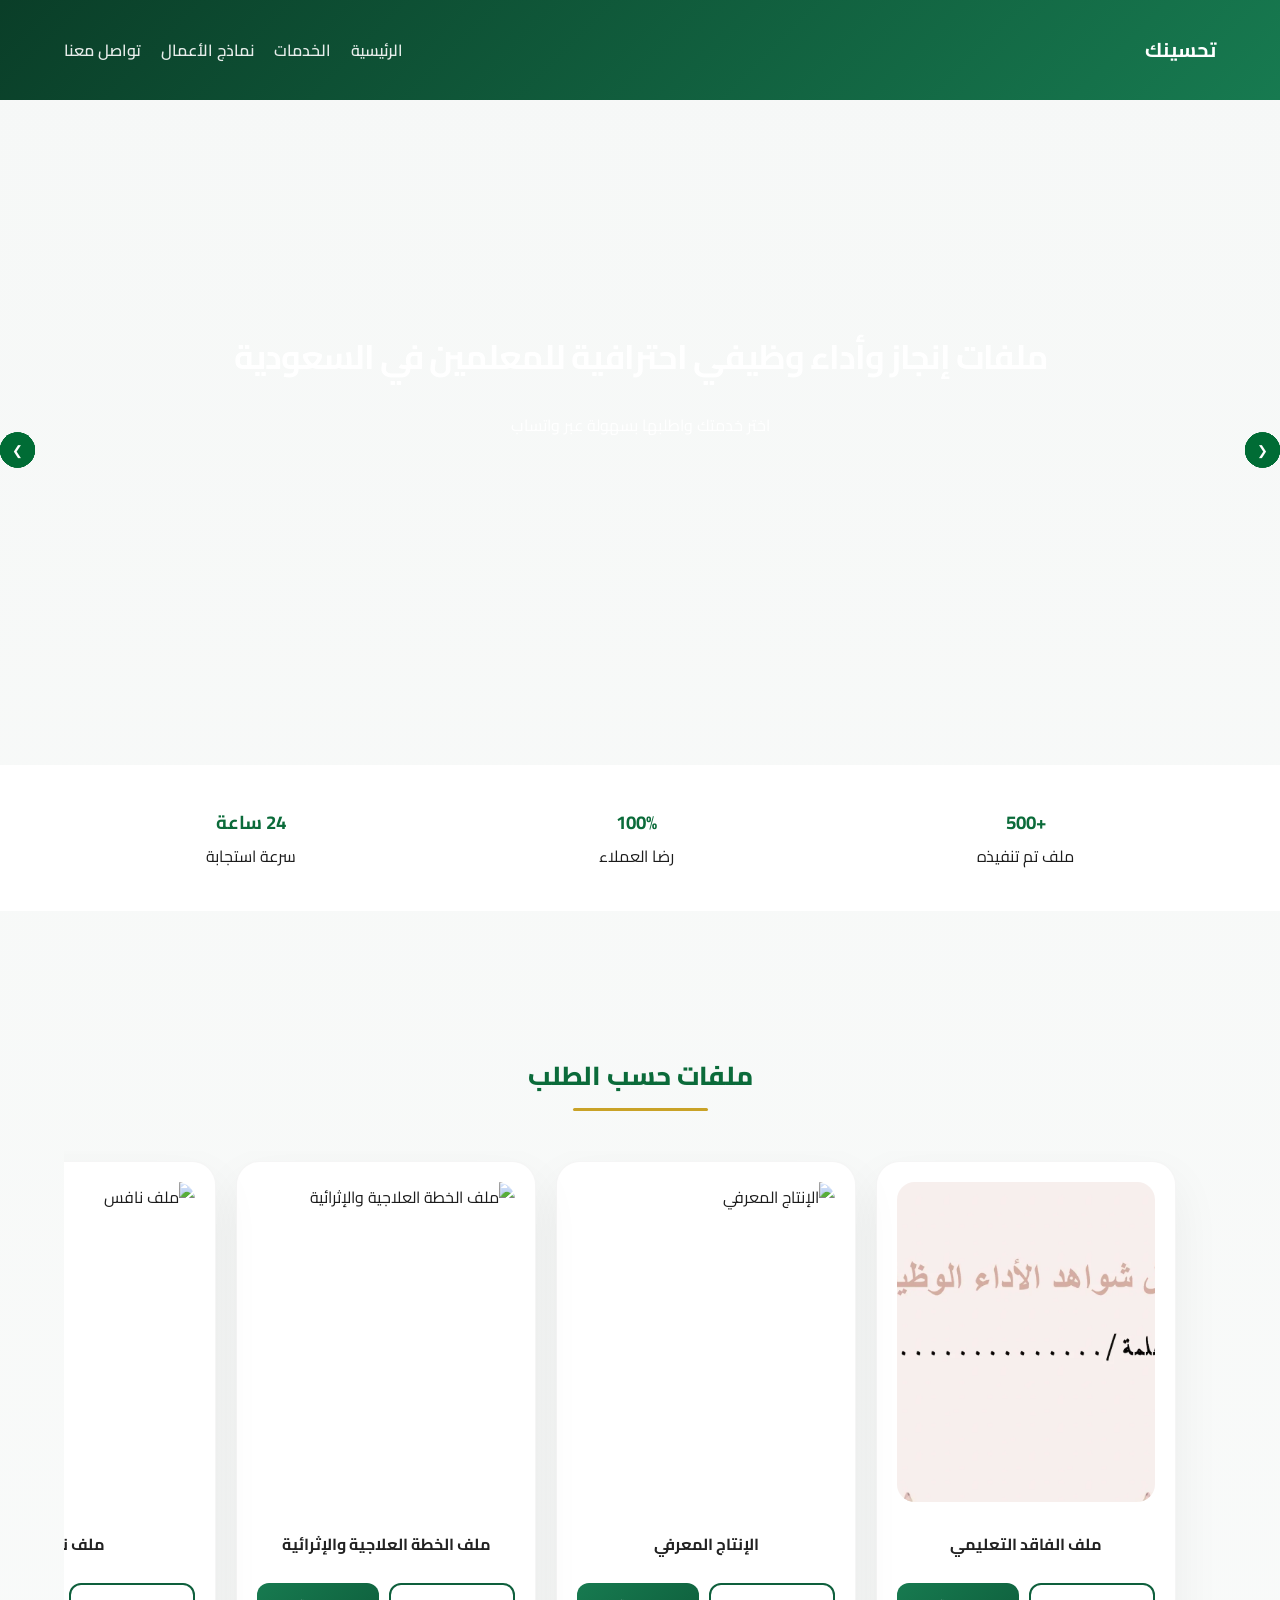
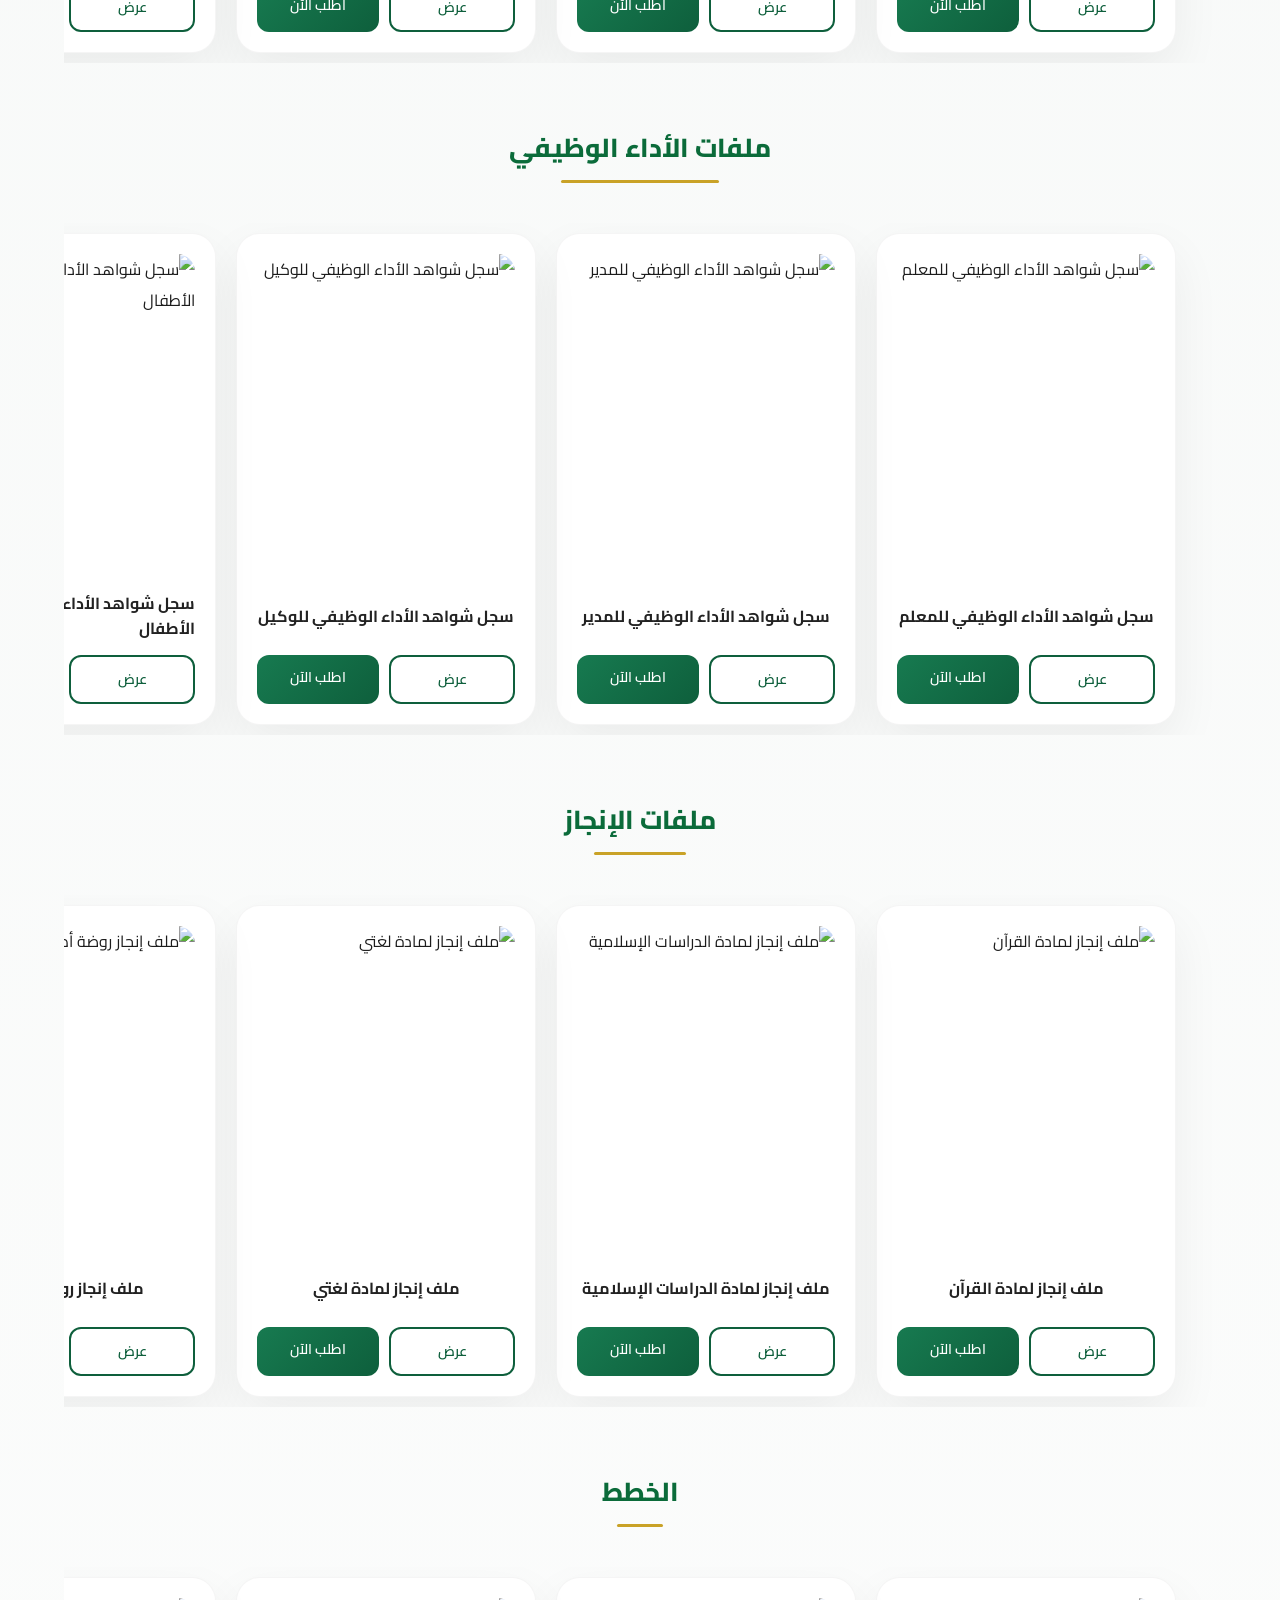
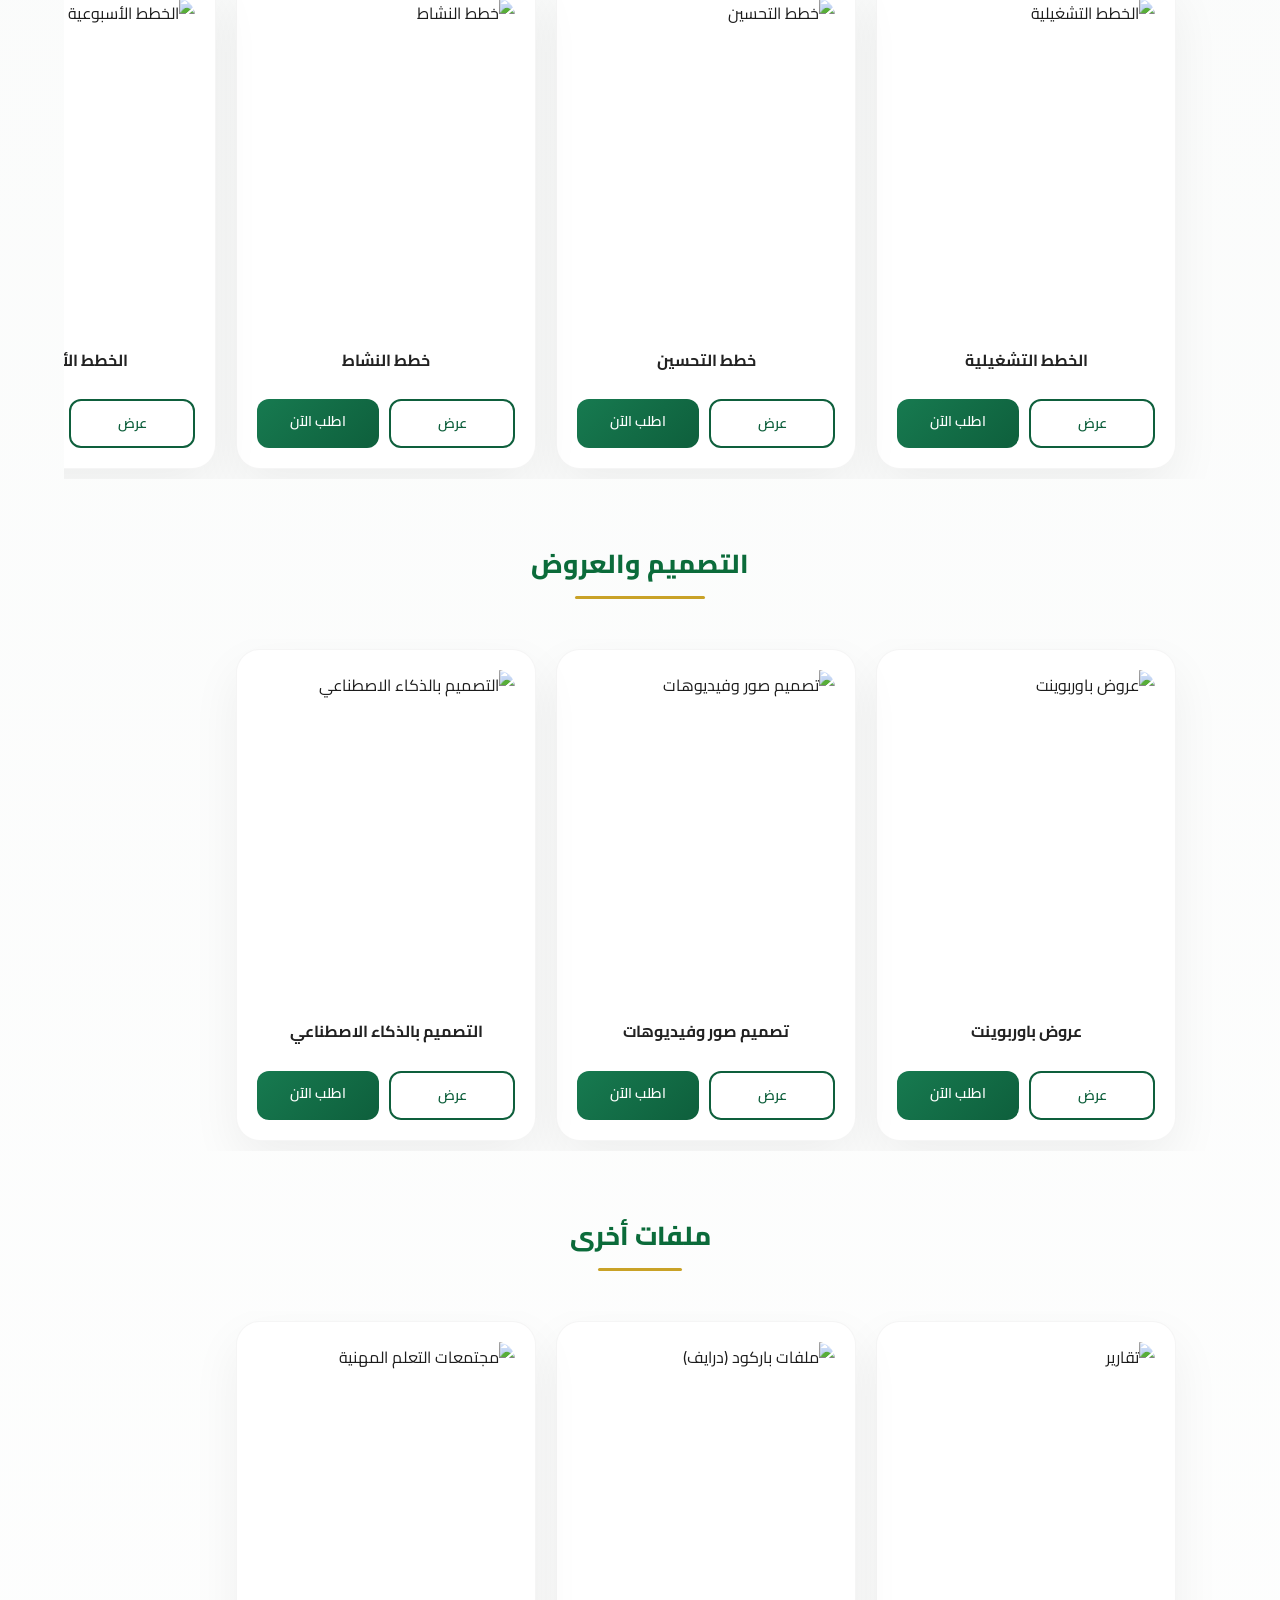
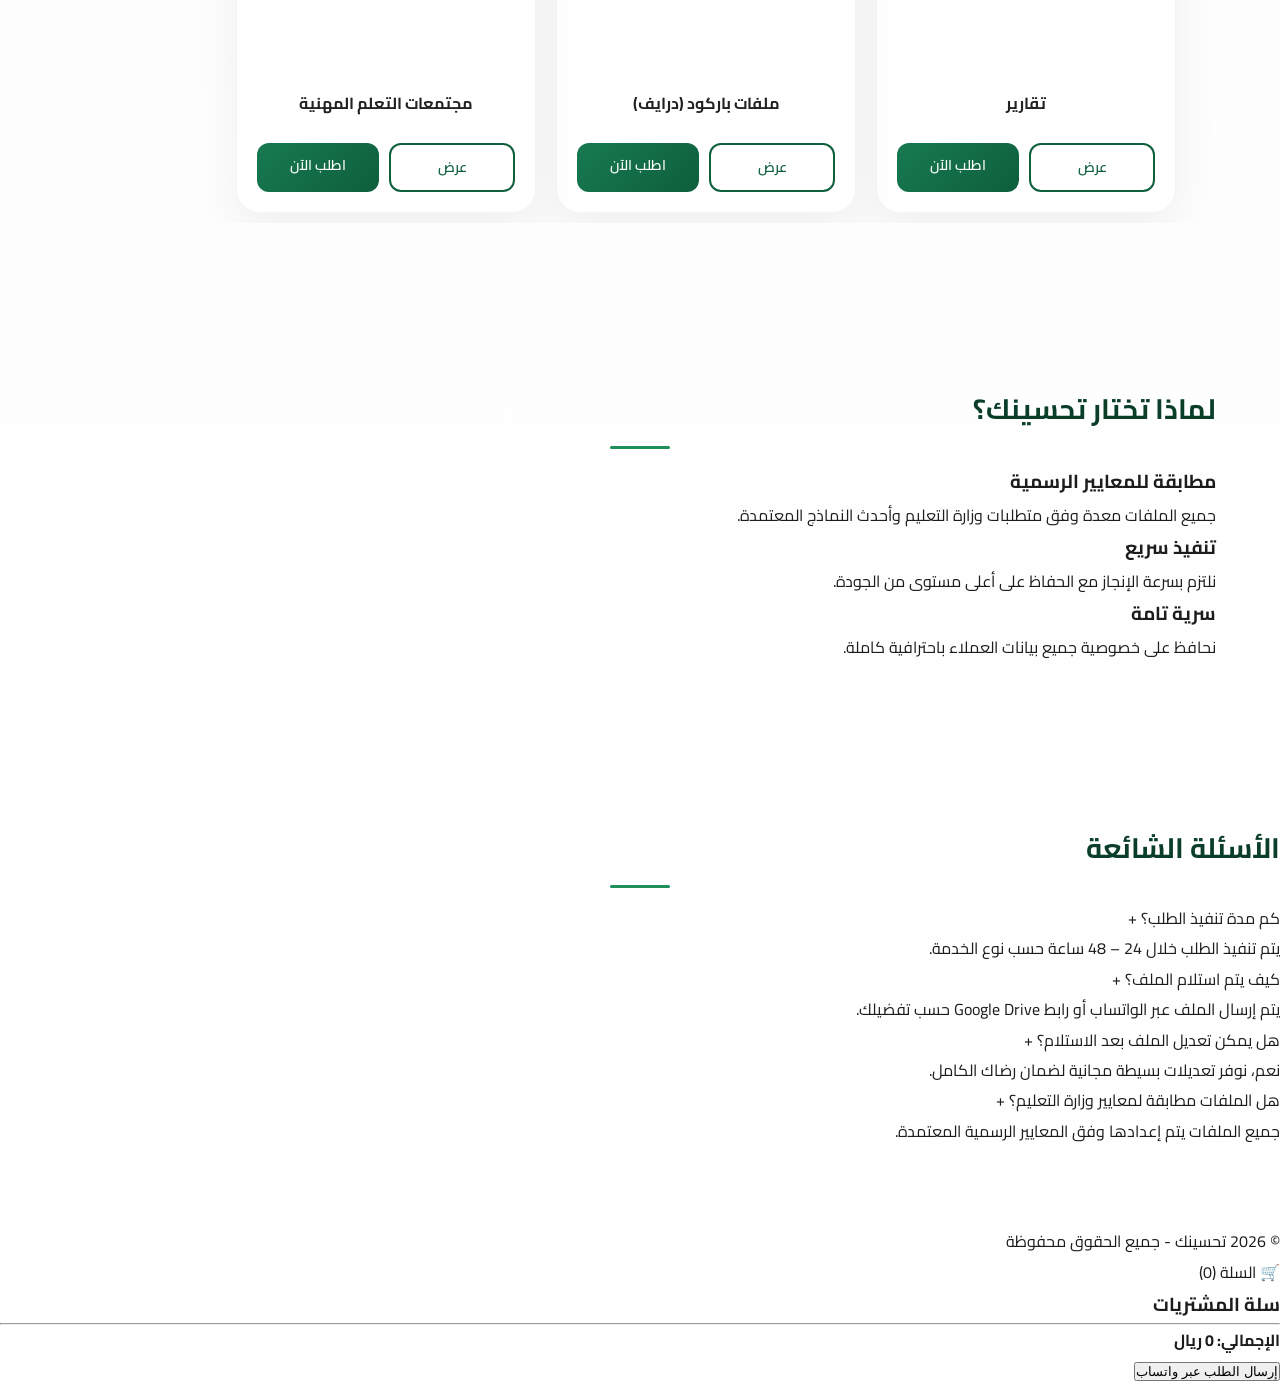
==== index.html @ 703e4dec "Update index.html" ====
<!DOCTYPE html>
<html lang="ar" dir="rtl">
<head>
<meta charset="UTF-8">
<meta name="viewport" content="width=device-width, initial-scale=1.0">

<title>تحسينك | ملفات إنجاز وأداء وظيفي للمعلمين في السعودية</title>

<meta name="description" content="متجر خدمات تعليمية احترافية للمعلمين والمعلمات في السعودية. ملفات إنجاز، أداء وظيفي، وتحضير دروس مع طلب مباشر عبر واتساب.">

<link href="https://fonts.googleapis.com/css2?family=Cairo:wght@400;600;700&display=swap" rel="stylesheet">
<link rel="stylesheet" href="css/styles.css">

<style>
.hero .overlay{
  background:rgba(0,0,0,0.65);
}
</style>
</head>

<body>

<header class="navbar">
  <div class="container nav-container">
    <div class="logo"><span>تحسينك</span></div>
    <nav class="nav-links">
      <a href="#">الرئيسية</a>
      <a href="#services">الخدمات</a>
      <a href="products.html">نماذج الأعمال</a>
      <a href="contact.html">تواصل معنا</a>
    </nav>
  </div>
</header>

<!-- HERO -->
<section class="hero" style="background:url('images/hero.jpg') center/cover no-repeat;">
  <div class="overlay"></div>
  <div class="hero-content">
    <h1>ملفات إنجاز وأداء وظيفي احترافية للمعلمين في السعودية</h1>
    <p>اختر خدمتك واطلبها بسهولة عبر واتساب</p>
  </div>
</section>
<section style="background:#fff; padding:40px 0;">
  <div class="container" style="display:flex; justify-content:space-around; text-align:center; flex-wrap:wrap; gap:20px;">
    
    <div>
      <h3 style="color:#0B6B3A;">+500</h3>
      <p>ملف تم تنفيذه</p>
    </div>

    <div>
      <h3 style="color:#0B6B3A;">100%</h3>
      <p>رضا العملاء</p>
    </div>

    <div>
      <h3 style="color:#0B6B3A;">24 ساعة</h3>
      <p>سرعة استجابة</p>
    </div>

  </div>
</section>

<!-- SERVICES -->
<section id="services">
  <div class="container">
    <div id="categoriesContainer"></div>
  </div>
</section>
<!-- WHY US -->
<section class="why-us">
  <div class="container">
    <h2>لماذا تختار تحسينك؟</h2>

    <div class="why-grid">

     <div class="why-item reveal">
        <div class="why-icon"></div>
        <h3>مطابقة للمعايير الرسمية</h3>
        <p>جميع الملفات معدة وفق متطلبات وزارة التعليم وأحدث النماذج المعتمدة.</p>
      </div>

 <div class="why-item reveal">
        <div class="why-icon"></div>
        <h3>تنفيذ سريع</h3>
        <p>نلتزم بسرعة الإنجاز مع الحفاظ على أعلى مستوى من الجودة.</p>
      </div>

      <div class="why-item reveal">
        <div class="why-icon"></div>
        <h3>سرية تامة</h3>
        <p>نحافظ على خصوصية جميع بيانات العملاء باحترافية كاملة.</p>
      </div>

    </div>
  </div>
</section>
  <!-- FAQ -->
<section class="faq-section">
  <div class="faq-container">

    <h2 class="faq-title">الأسئلة الشائعة</h2>

    <div class="faq-item">
      <div class="faq-question">
        كم مدة تنفيذ الطلب؟
        <span class="faq-icon">+</span>
      </div>
      <div class="faq-answer">
        يتم تنفيذ الطلب خلال 24 – 48 ساعة حسب نوع الخدمة.
      </div>
    </div>

    <div class="faq-item">
      <div class="faq-question">
        كيف يتم استلام الملف؟
        <span class="faq-icon">+</span>
      </div>
      <div class="faq-answer">
        يتم إرسال الملف عبر الواتساب أو رابط Google Drive حسب تفضيلك.
      </div>
    </div>

    <div class="faq-item">
      <div class="faq-question">
        هل يمكن تعديل الملف بعد الاستلام؟
        <span class="faq-icon">+</span>
      </div>
      <div class="faq-answer">
        نعم، نوفر تعديلات بسيطة مجانية لضمان رضاك الكامل.
      </div>
    </div>

    <div class="faq-item">
      <div class="faq-question">
        هل الملفات مطابقة لمعايير وزارة التعليم؟
        <span class="faq-icon">+</span>
      </div>
      <div class="faq-answer">
        جميع الملفات يتم إعدادها وفق المعايير الرسمية المعتمدة.
      </div>
    </div>

  </div>
</section>
<footer class="footer">
  <div class="copyright">
    © 2026 تحسينك - جميع الحقوق محفوظة
  </div>
</footer>

<!-- CART -->
<div class="cart-box" onclick="toggleCart()">🛒 السلة (<span id="cartCount">0</span>)</div>

<div class="cart-panel" id="cartPanel">
  <h3>سلة المشتريات</h3>
  <div id="cartItems"></div>
  <hr>
  <p><strong>الإجمالي: <span id="cartTotal">0</span> ريال</strong></p>
  <button onclick="sendOrder()">إرسال الطلب عبر واتساب</button>
</div>

<script>
let cart = JSON.parse(localStorage.getItem("cart")) || [];

function updateCart(){
  document.getElementById("cartCount").innerText = cart.length;
  let itemsHTML="";
  let total=0;
  cart.forEach((item)=>{
    total+=item.price;
    itemsHTML+=`<div class="cart-item">
      <span>${item.name}</span>
      <span>${item.price} ريال</span>
    </div>`;
  });
  document.getElementById("cartItems").innerHTML=itemsHTML;
  document.getElementById("cartTotal").innerText=total;
  localStorage.setItem("cart",JSON.stringify(cart));
}

function toggleCart(){
  let panel=document.getElementById("cartPanel");
  panel.style.display=panel.style.display==="block"?"none":"block";
}

function sendOrder(){
  if(cart.length===0) return alert("السلة فارغة");
  let message="طلب جديد:%0A";
  let total=0;
  cart.forEach(item=>{
    message+=`${item.name} - ${item.price} ريال%0A`;
    total+=item.price;
  });
  message+=`%0Aالإجمالي: ${total} ريال`;
  window.open(`https://wa.me/966551961517?text=${message}`,"_blank");
}

updateCart();
</script>

<script>
fetch("./data/products.json")
.then(res => res.json())
.then(products => {

  const container = document.getElementById("categoriesContainer");
  if(!container) return;

  const categories = {};

  Object.entries(products).forEach(([id, product]) => {
    if (!categories[product.category]) {
      categories[product.category] = [];
    }
    categories[product.category].push({ id, ...product });
  });

  Object.entries(categories).forEach(([categoryName, items]) => {

    const section = document.createElement("div");

    section.innerHTML = `
      <div class="category-title">
        <h2>${categoryName}</h2>
      </div>

      <div class="slider-wrapper">
        <button class="scroll-btn right">❮</button>

        <div class="horizontal-scroll">
          ${items.map(item => `
            <div class="product-card">

              <img 
  class="product-thumb"
  data-id="${item.id}"
  src="images/products/product${item.id}/1.webp"
  alt="${item.name}"
  loading="lazy"
>

              <h3>${item.name}</h3>

              <div class="product-actions">
                <a href="product.html?id=${item.id}" class="btn-outline">
                  عرض
                </a>

                <a 
                  href="https://wa.me/966551961517?text=السلام عليكم، أرغب بطلب خدمة ${item.name}"
                  target="_blank"
                  class="btn-solid">
                  اطلب الآن
                </a>
              </div>

            </div>
          `).join("")}
        </div>

        <button class="scroll-btn left">❯</button>
      </div>
    `;

    container.appendChild(section);
  });

  document.querySelectorAll(".product-thumb").forEach(img => startSlider(img));

  document.querySelectorAll(".scroll-btn.left").forEach(btn=>{
    btn.addEventListener("click", function(){
      const scroll = this.parentElement.querySelector(".horizontal-scroll");
      scroll.scrollBy({left:300, behavior:"smooth"});
    });
  });

  document.querySelectorAll(".scroll-btn.right").forEach(btn=>{
    btn.addEventListener("click", function(){
      const scroll = this.parentElement.querySelector(".horizontal-scroll");
      scroll.scrollBy({left:-300, behavior:"smooth"});
    });
  });

})
.catch(err => console.error("JSON Error:", err));

function startSlider(img){

  if(img.dataset.started) return;
  img.dataset.started = "true";

  const id = img.dataset.id;
  const basePath = `images/products/product${id}/`;
  const formats = ["webp","jpg","jpeg","png"];

  let images = [];
  let index = 1;

  function tryNumber(){

    let formatIndex = 0;

    function tryFormat(){

      if(formatIndex >= formats.length){
        // لم نجد أي صيغة لهذا الرقم → نبدأ التقليب
        startLoop();
        return;
      }

      const path = `${basePath}${index}.${formats[formatIndex]}`;
      const test = new Image();

      test.onload = function(){
        images.push(path);
        index++;
        tryNumber();
      };

      test.onerror = function(){
        formatIndex++;
        tryFormat();
      };

      test.src = path;
    }

    tryFormat();
  }

  function startLoop(){

    if(images.length === 0) return;

    img.src = images[0];

    if(images.length === 1) return;

    let current = 0;

    setInterval(()=>{
      current = (current + 1) % images.length;

      img.style.opacity = 0;

      setTimeout(()=>{
        img.src = images[current];
        img.style.opacity = 1;
      },250);

    },3500);
  }

  tryNumber();
}
</script>
<script>
document.querySelectorAll(".faq-question").forEach(btn=>{
  btn.addEventListener("click", function(){
    this.nextElementSibling.classList.toggle("active");
  });
});
    </script>
  <script>
const reveals = document.querySelectorAll(".reveal");

function revealOnScroll(){
  const windowHeight = window.innerHeight;

  reveals.forEach(el=>{
    const elementTop = el.getBoundingClientRect().top;

    if(elementTop < windowHeight - 80){
      el.classList.add("active");
    }
  });
}

window.addEventListener("scroll", revealOnScroll);
window.addEventListener("load", revealOnScroll);
  </script>
  <script>
window.addEventListener("scroll", function(){
  const navbar = document.querySelector(".navbar");
  if(window.scrollY > 50){
    navbar.classList.add("scrolled");
  } else {
    navbar.classList.remove("scrolled");
  }
});
  </script>
  <!-- Floating Buttons -->
<div class="floating-buttons">

  <a href="https://t.me/Tahsenk"
     target="_blank"
     class="float-btn telegram">

     <!-- Telegram SVG -->
     <svg viewBox="0 0 24 24" width="22" fill="currentColor">
       <path d="M9.04 15.5l-.39 4.33c.56 0 .8-.24 1.09-.53l2.61-2.49 5.4 3.95c.99.55 1.69.26 1.94-.92l3.52-16.5h.01c.3-1.4-.5-1.95-1.47-1.59L1.5 9.27c-1.36.53-1.34 1.29-.23 1.63l4.8 1.5 11.16-7.03c.53-.32 1.01-.14.61.18"/>
     </svg>

  </a>

  <a href="https://wa.me/966551961517"
     target="_blank"
     class="float-btn whatsapp">

     <!-- WhatsApp SVG -->
     <svg viewBox="0 0 24 24" width="22" fill="currentColor">
       <path d="M20.52 3.48A11.8 11.8 0 0012.06 0C5.45 0 .1 5.35.1 11.96c0 2.11.55 4.18 1.6 6L0 24l6.25-1.64a11.92 11.92 0 005.8 1.48h.01c6.61 0 11.96-5.35 11.96-11.96 0-3.19-1.24-6.19-3.5-8.4z"/>
     </svg>

  </a>

</div>
  <script>
window.addEventListener("scroll", function(){

  const buttons = document.querySelector(".floating-buttons");

  if(window.scrollY > 200){
    buttons.classList.add("show");
  } else {
    buttons.classList.remove("show");
  }

});
  </script>
  <script>
document.querySelectorAll(".faq-question").forEach(item=>{
  item.addEventListener("click", function(){

    const parent=this.parentElement;
    parent.classList.toggle("active");

    const icon=this.querySelector(".faq-icon");
    icon.innerText = parent.classList.contains("active") ? "−" : "+";

  });
});
  </script>
</body>
</html>
---- css/styles.css ----
/* ===============================
   GLOBAL STYLES
================================= */
:root{
  --primary:#0E5F3C;
  --primary-light:#177A50;
  --primary-dark:#0A3E28;
  --accent:#1E8F5A;
  --bg-soft:#F4F6F5;
  --text-dark:#1C1C1C;
}
*{
  margin:0;
  padding:0;
  box-sizing:border-box;
}

html{
  scroll-behavior:smooth;
}

body{
  font-family:'Cairo',sans-serif;
  line-height:1.9;
  background:linear-gradient(to bottom,#f6f8f7,#ffffff);
  color:var(--text-dark);

   body{
  padding-top:90px;
   
}

.container{
  width:90%;
  max-width:1200px;
  margin:auto;
}

section{
  padding:80px 0;
}

a{
  text-decoration:none;
  color:inherit;
  transition:0.3s;
}

/* ===============================
   NAVBAR
================================= */

.navbar{
  background:linear-gradient(135deg,var(--primary-dark),var(--primary-light));
  padding:20px 0;
  position:fixed;
  top:0;
  right:0;
  left:0;
  z-index:999;
  transition:all 0.3s ease;
}

.navbar.scrolled{
  padding:10px 0;
  box-shadow:0 10px 30px rgba(0,0,0,0.15);
}

.nav-container{
  display:flex;
  justify-content:space-between;
  align-items:center;
  height:60px;
}

.logo{
  font-weight:700;
  font-size:20px;
  color:#fff;
  transition:0.3s;
}

.nav-links{
  display:flex;
  gap:20px;
}

.nav-links a{
  font-weight:600;
  color:#fff;
  opacity:0.9;
  transition:0.3s;
}

.nav-links a:hover{
  opacity:1;
}
/* ===============================
   BUTTONS
================================= */

.btn-primary{
  background:linear-gradient(135deg,#008753,#006C35);
  color:#fff !important;
  padding:10px 20px;
  border-radius:12px;
  font-weight:600;
}

.btn-primary:hover{
  box-shadow:0 10px 30px rgba(0,108,53,0.25);
}

/* ===============================
   HERO
================================= */

.hero{
  height:85vh;
  display:flex;
  align-items:center;
  justify-content:center;
  text-align:center;
  color:#fff;
  position:relative;
}

.hero .overlay{
  background:linear-gradient(
    135deg,
    rgba(0,108,53,0.85),
    rgba(0,0,0,0.75)
  );
}

.hero-content{
  animation:fadeUp 1.2s ease forwards;
}

@keyframes fadeUp{
  from{
    opacity:0;
    transform:translateY(30px);
  }
  to{
    opacity:1;
    transform:translateY(0);
  }
}

.hero h1{
  font-size:34px;
  margin-bottom:20px;
}

/* ===============================
   CATEGORY TITLE
================================= */

.category-title{
  text-align:center;
  margin:60px 0 25px;
}

.category-title h2{
  font-size:26px;
  font-weight:800;
  color:#0B6B3A;
  position:relative;
  display:inline-block;
}

.category-title h2::after{
  content:"";
  width:60%;
  height:3px;
  background:#C9A227;
  display:block;
  margin:8px auto 0;
  border-radius:5px;
}
/* ===============================
   HORIZONTAL PRODUCTS
================================= */

.horizontal-scroll{
  display:flex;
  gap:20px;
  overflow-x:auto;
  scroll-behavior:smooth;
  padding:10px 40px;
  align-items:stretch;
}

.horizontal-scroll::-webkit-scrollbar{
  display:none;
}

/* ===============================
   PRODUCT CARD SYSTEM (FINAL CLEAN)
================================= */

.product-card{
  flex:0 0 300px;
  background:#ffffff;
  border-radius:24px;
  padding:20px;
  box-shadow:0 20px 50px rgba(0,0,0,0.06);
  display:flex;
  flex-direction:column;
  justify-content:space-between;
  transition:0.4s cubic-bezier(.4,0,.2,1);
  border:1px solid rgba(0,0,0,0.04);
}

.product-card:hover{
  transform:translateY(-10px);
  box-shadow:0 30px 70px rgba(0,0,0,0.12);
}
/* صورة أطول بشكل احترافي */
.product-thumb{
  width:100%;
  height:320px;          /* الصورة أطول */
  object-fit:cover;
  border-radius:18px;
  margin-bottom:15px;
  transition:0.4s ease;
}

.product-card:hover .product-thumb{
  transform:scale(1.05);
}

/* تثبيت العنوان */
.product-card h3{
  font-size:16px;
  font-weight:700;
  line-height:1.6;
  height:54px;
  overflow:hidden;
  display:flex;
  align-items:center;
  justify-content:center;
  color:#222;
}

/* ===============================
   SCROLL BUTTONS
================================= */

.scroll-btn{
  position:absolute;
  top:50%;
  transform:translateY(-50%);
  background:#006C35;
  color:#fff;
  border:none;
  width:35px;
  height:35px;
  border-radius:50%;
  cursor:pointer;
  z-index:5;
}

.scroll-btn.right{ right:0; }
.scroll-btn.left{ left:0; }

/* ===============================
   RESPONSIVE
================================= */

@media(max-width:992px){
  section{ padding:60px 0; }
}

@media(max-width:768px){

  .product-card{
    flex:0 0 230px;
  }

  .hero h1{
    font-size:24px;
  }

}
.product-actions{
  display:flex;
  gap:10px;
  margin-top:12px;
}

.product-actions a{
  flex:1;
  padding:9px 0;
  font-size:14px;
  border-radius:12px;
  font-weight:600;
  text-align:center;
  transition:0.3s;
}

.btn-outline{
  border:2px solid var(--primary);
  color:var(--primary);
  background:#fff;
  border-radius:14px;
  padding:8px 0;
  font-weight:600;
}

.btn-outline:hover{
  background:var(--primary);
  color:#fff;
}

.btn-solid{
  background:linear-gradient(135deg,var(--primary-light),var(--primary));
  color:#fff;
  border-radius:14px;
  padding:10px 0;
  font-weight:600;
  transition:0.3s;
}

.btn-solid:hover{
  background:linear-gradient(135deg,var(--primary),var(--primary-dark));
  box-shadow:0 12px 30px rgba(0,0,0,0.2);
}
/* ===== HEADINGS IMPROVEMENT ===== */

h1{
  font-size:42px;
  font-weight:700;
  letter-spacing:-1px;
}

h2{
  font-size:28px;
  font-weight:700;
  color:var(--primary-dark);
  margin-bottom:15px;
  position:relative;
}

h2::after{
  content:"";
  width:60px;
  height:3px;
  background:var(--accent);
  display:block;
  margin:10px auto 0;
  border-radius:5px;
}
/* ===== MOBILE IMPROVEMENTS ===== */
@media(max-width:768px){

  .product-thumb{
    height:260px;
  }

  .product-card{
    flex:0 0 240px;
  }

  .hero h1{
    font-size:24px;
  }

}
@media(max-width:768px){
  .product-thumb{
    height:260px;
  }
/* ===== HERO IMPROVEMENT ===== */

.hero-content{
  animation:fadeUp 1.2s ease forwards;
}

@keyframes fadeUp{
  from{
    opacity:0;
    transform:translateY(40px);
  }
  to{
    opacity:1;
    transform:translateY(0);
  }
}

.hero h1{
  font-size:42px;
  font-weight:800;
  letter-spacing:-1px;
}

.hero p{
  font-size:18px;
  opacity:0.9;
}
   /* ===============================
   WHY US CLEAN STYLE
================================= */

.why-us{
  background:#ffffff;
  padding:90px 0;
  text-align:center;
}

.why-us h2{
  color:var(--primary);
  font-size:28px;
  font-weight:700;
  margin-bottom:50px;
}

.why-list{
  max-width:750px;
  margin:0 auto;
  text-align:right;
}

.why-item{
  padding:25px 0;
  border-bottom:1px solid rgba(0,0,0,0.06);
}

.why-item:last-child{
  border-bottom:none;
}

.why-item h3{
  font-size:18px;
  font-weight:700;
  margin-bottom:8px;
  color:var(--primary);
}

.why-item p{
  color:#555;
  line-height:1.8;
}

/* ===============================
   FAQ SECTION (Professional Style)
================================= */

.faq-section{
  background: var(--bg-soft);
  padding:80px 0;
}

.faq-container{
  max-width:900px;
  margin:auto;
}

.faq-title{
  text-align:center;
  font-size:28px;
  font-weight:700;
  color:var(--primary);
  margin-bottom:50px;
  position:relative;
}

.faq-title::after{
  content:"";
  width:60px;
  height:3px;
  background:var(--gold);
  display:block;
  margin:12px auto 0;
  border-radius:5px;
}

.faq-item{
  background:#fff;
  border-radius:18px;
  margin-bottom:15px;
  box-shadow:0 10px 30px rgba(0,0,0,0.05);
  overflow:hidden;
  transition:0.3s;
}

.faq-question{
  padding:20px;
  font-weight:700;
  cursor:pointer;
  display:flex;
  justify-content:space-between;
  align-items:center;
  font-size:16px;
}

.faq-question:hover{
  background:rgba(0,108,53,0.05);
}

.faq-answer{
  max-height:0;
  overflow:hidden;
  transition:max-height 0.4s ease;
  padding:0 20px;
  line-height:1.8;
  color:#555;
}

.faq-item.active .faq-answer{
  max-height:300px;
  padding:15px 20px 20px;
}

.faq-icon{
  font-size:18px;
  color:var(--primary);
}
}
/* ===============================
   STAGGER REVEAL EFFECT
================================= */

.reveal{
  opacity:0;
  transform:translateY(30px);
  transition:opacity .8s ease, transform .8s ease;
}

.reveal.active{
  opacity:1;
  transform:translateY(0);
}
/* ===== Floating Social Buttons ===== */

.floating-buttons{
  position:fixed;
  bottom:25px;
  left:25px;   /* ← أصبحت في اليسار */
  display:flex;
  flex-direction:column;
  gap:15px;
  z-index:1000;

  opacity:0;
  transform:translateY(20px);
  pointer-events:none;
  transition:all 0.4s ease;
}

.floating-buttons.show{
  opacity:1;
  transform:translateY(0);
  pointer-events:auto;
}

.float-btn{
  width:60px;          /* أكبر قليلاً */
  height:60px;
  border-radius:50%;
  display:flex;
  align-items:center;
  justify-content:center;
  color:#fff;
  box-shadow:0 15px 35px rgba(0,0,0,0.25);
  transition:all 0.3s ease;
}

.float-btn svg{
  width:26px;
  height:26px;
}

.float-btn:hover{
  transform:scale(1.12);
  box-shadow:0 20px 45px rgba(0,0,0,0.35);
}

/* ألوان أفخم */

.whatsapp{
  background:linear-gradient(135deg,#1FA463,#128C4A);
}

.telegram{
  background:linear-gradient(135deg,#2AABEE,#0088cc);
}


/* تأخير بسيط لكل عنصر */
.reveal:nth-child(1){ transition-delay:.1s; }
.reveal:nth-child(2){ transition-delay:.25s; }
.reveal:nth-child(3){ transition-delay:.4s; }
.reveal:nth-child(4){ transition-delay:.55s; }
.reveal:nth-child(5){ transition-delay:.7s; }
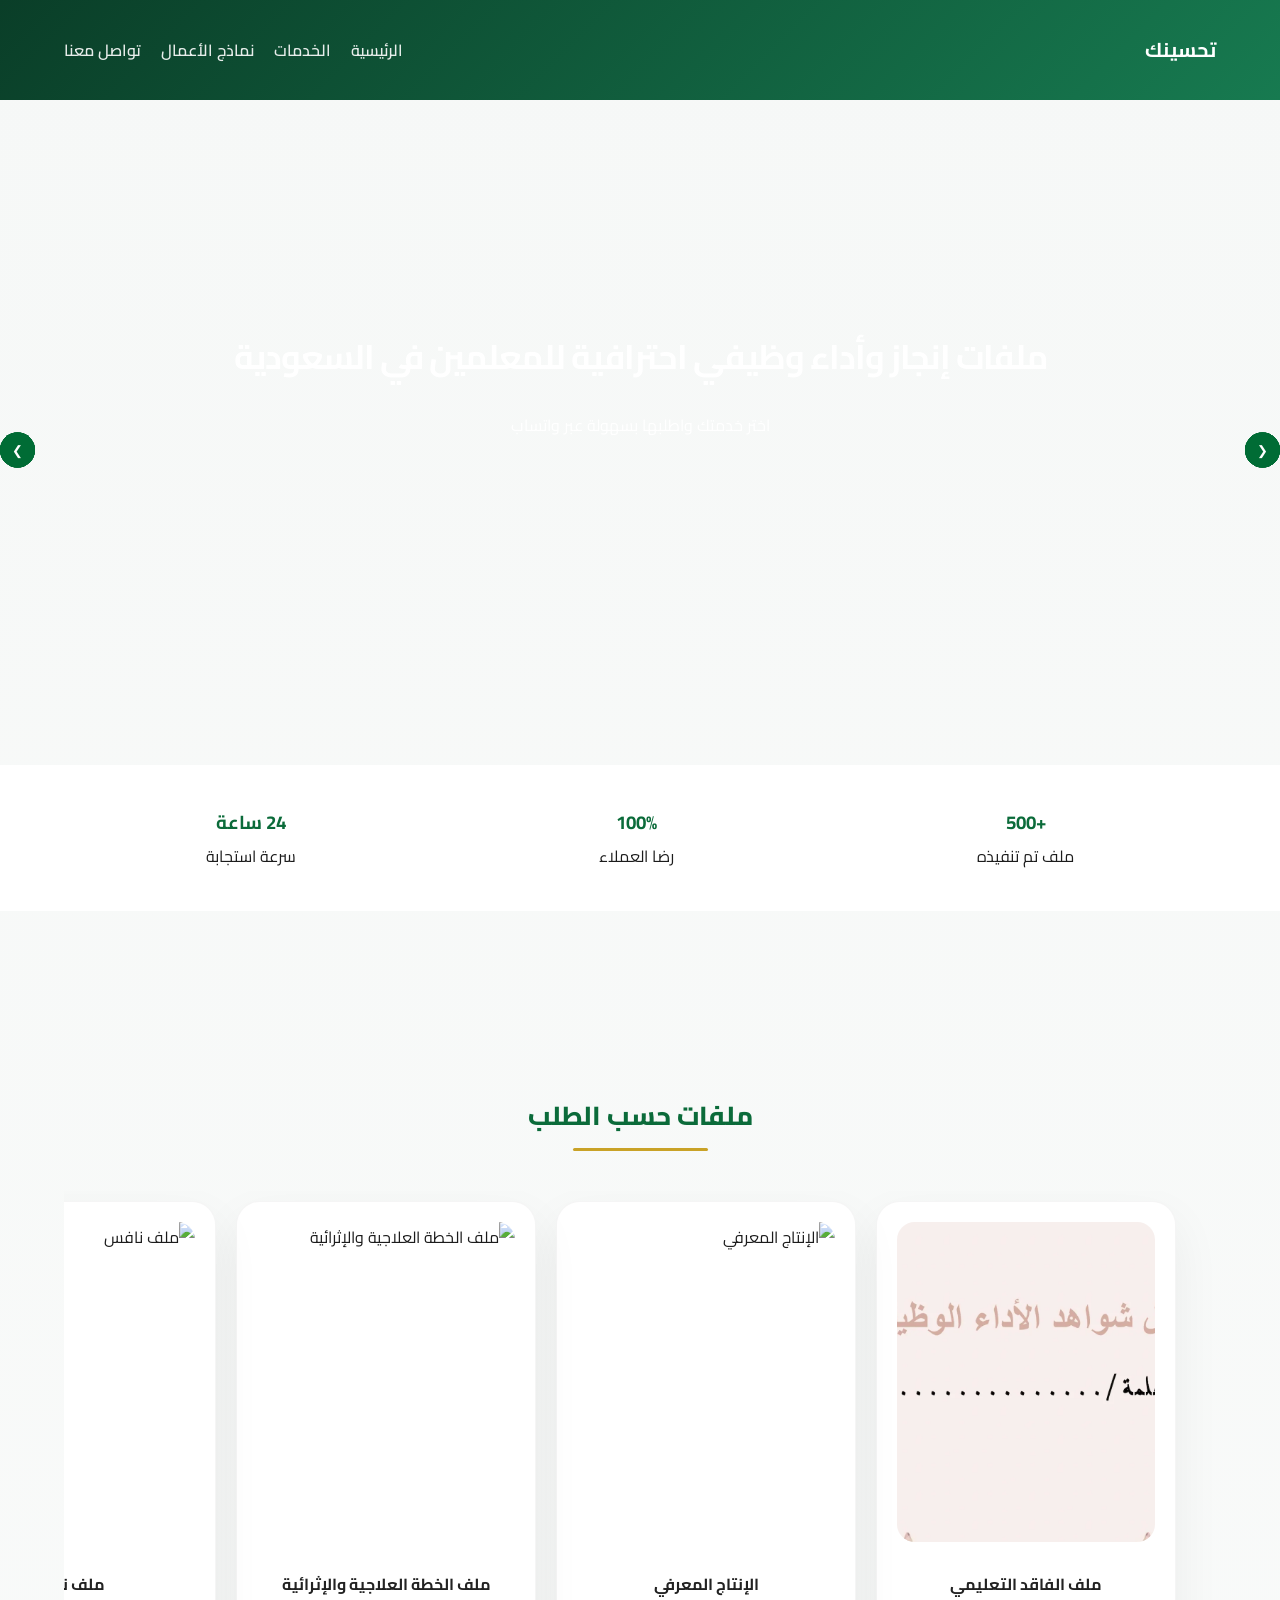
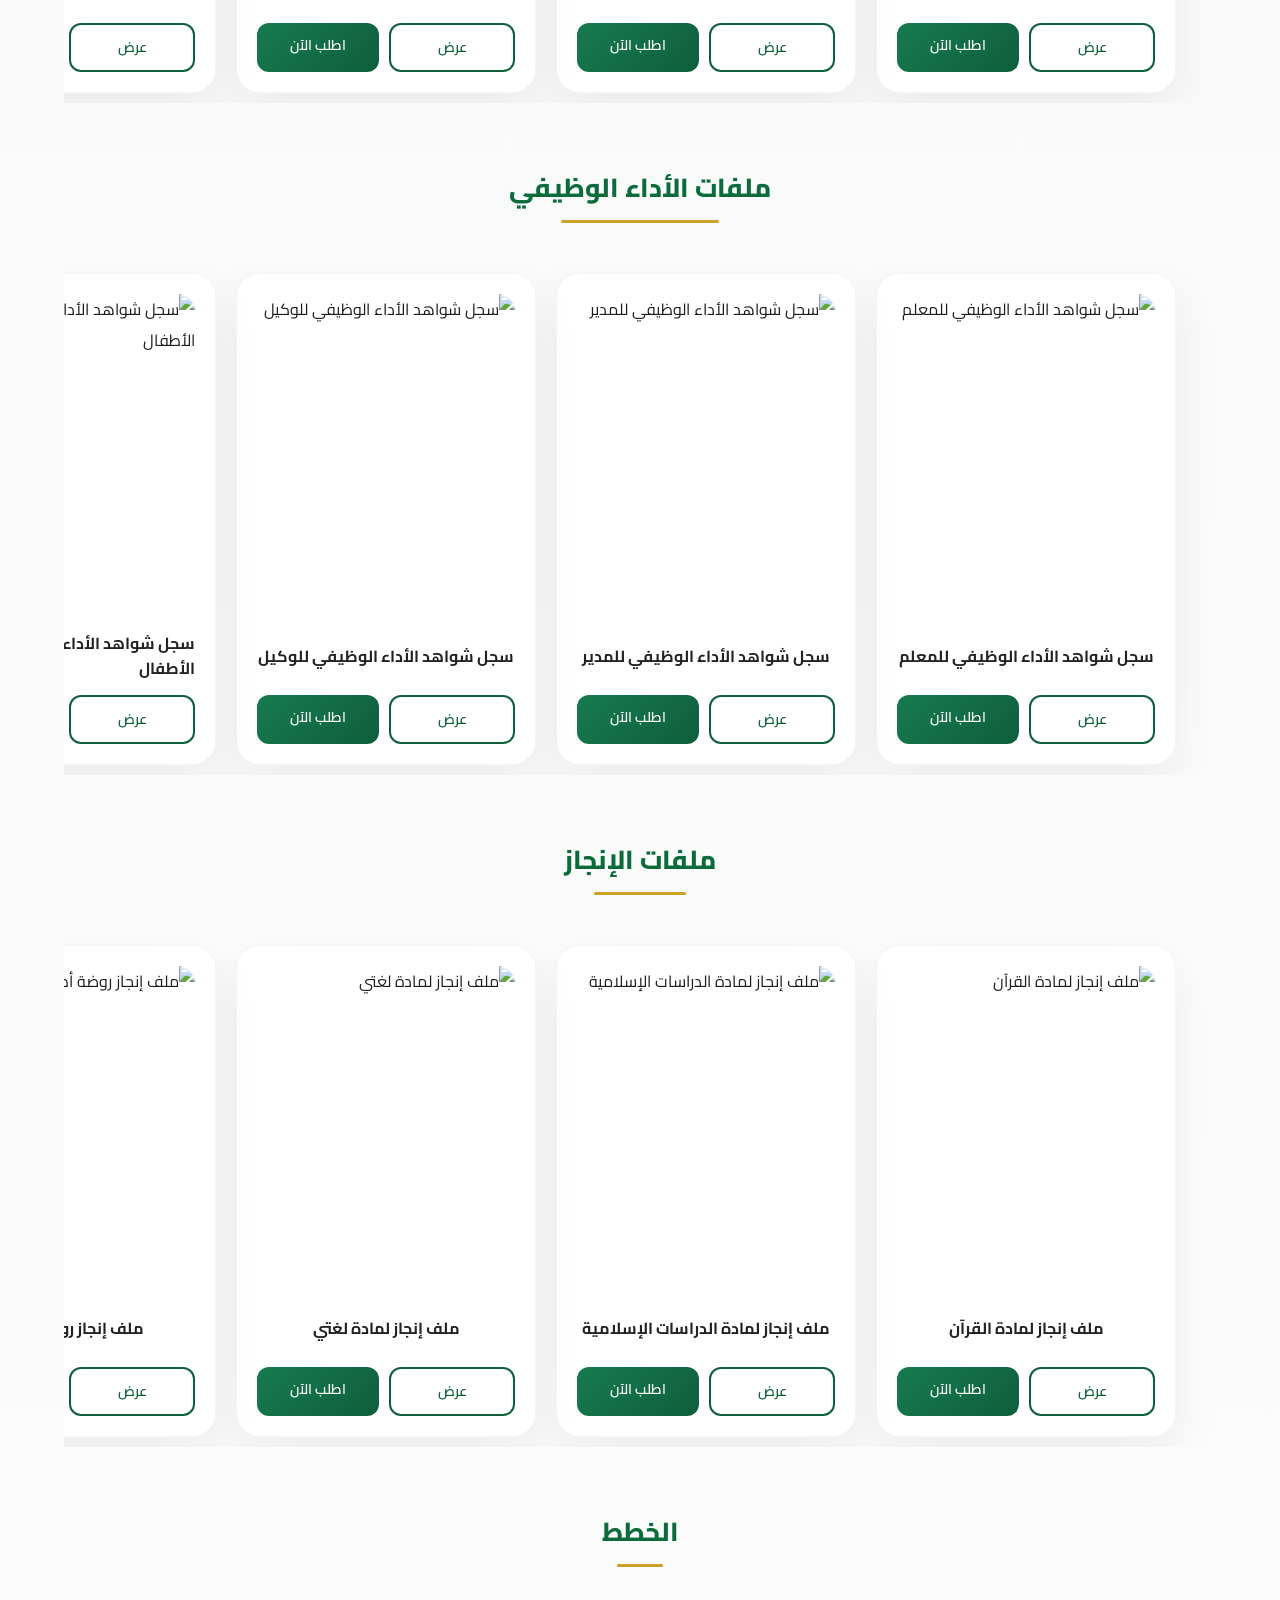
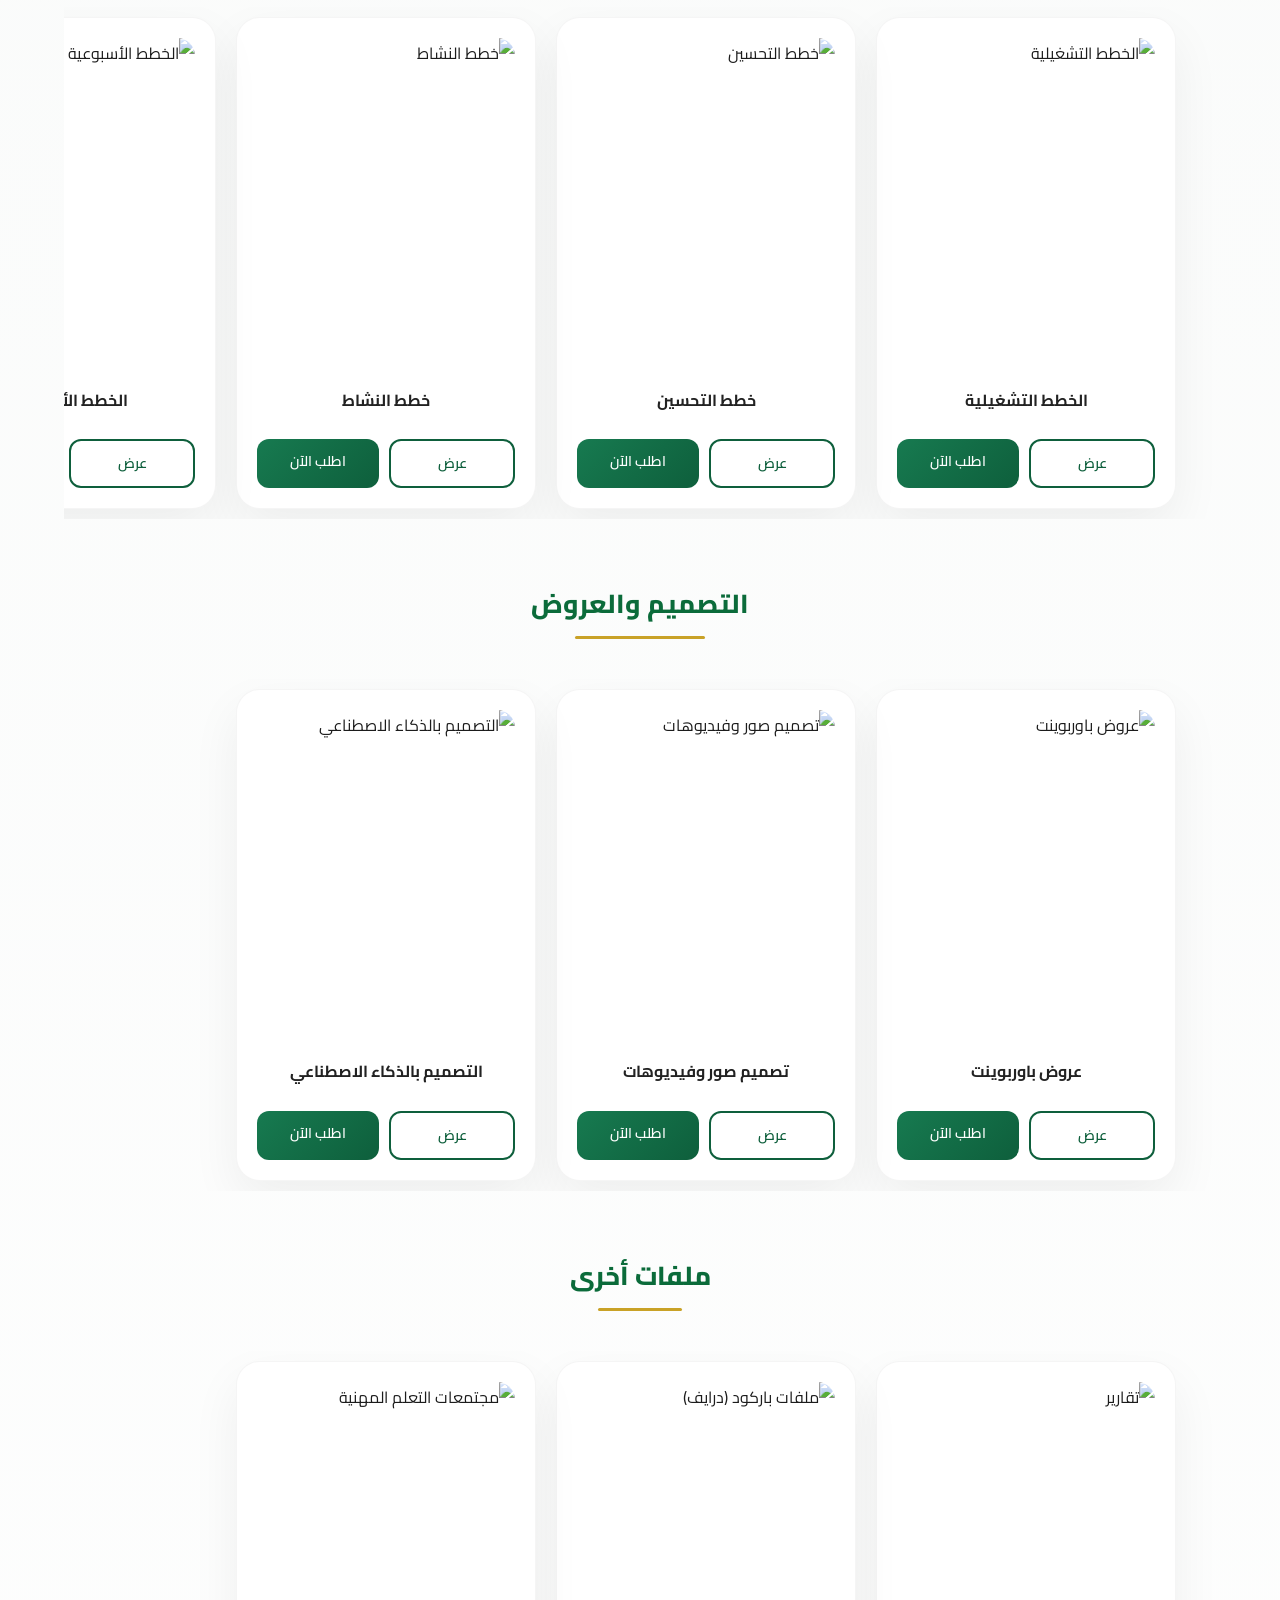
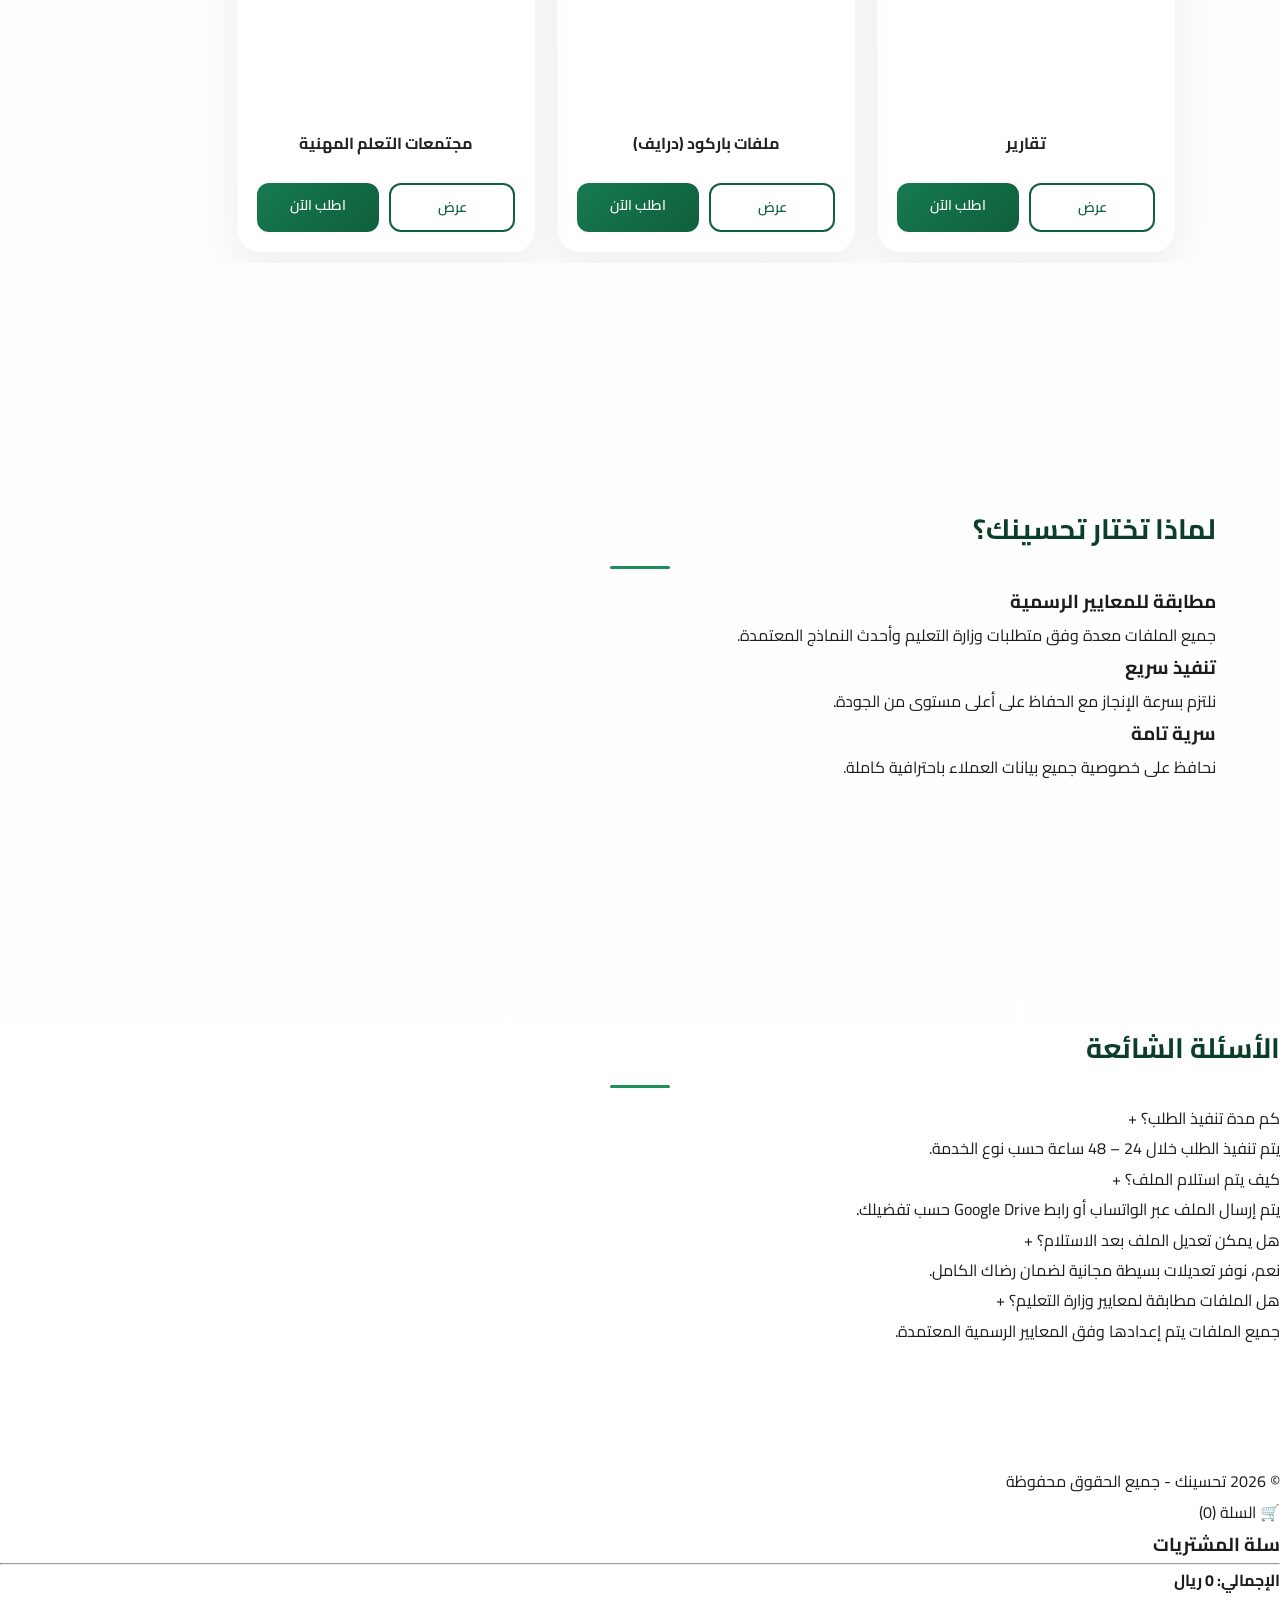
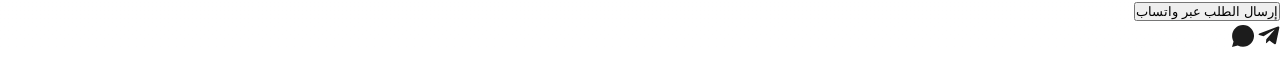
==== commit ebb70784: "Update index.html" ====
--- a/index.html
+++ b/index.html
@@ -429,18 +429,24 @@
 
 });
   </script>
-  <script>
-document.querySelectorAll(".faq-question").forEach(item=>{
-  item.addEventListener("click", function(){
-
-    const parent=this.parentElement;
-    parent.classList.toggle("active");
-
-    const icon=this.querySelector(".faq-icon");
-    icon.innerText = parent.classList.contains("active") ? "−" : "+";
+  <!-- FAQ SCRIPT -->
+<script>
+document.querySelectorAll(".faq-question").forEach(question=>{
+  question.addEventListener("click", function(){
+
+    const item = this.parentElement;
+
+    document.querySelectorAll(".faq-item").forEach(i=>{
+      if(i !== item){
+        i.classList.remove("active");
+      }
+    });
+
+    item.classList.toggle("active");
 
   });
 });
-  </script>
+</script>
+
 </body>
 </html>
--- a/css/styles.css
+++ b/css/styles.css
@@ -37,7 +37,7 @@
 }
 
 section{
-  padding:80px 0;
+  padding:120px 0;
 }
 
 a{
@@ -399,10 +399,32 @@
   font-size:18px;
   opacity:0.9;
 }
-   /* ===============================
-   WHY US CLEAN STYLE
-================================= */
-
+/* ===== WHY US SEPARATED STYLE ===== */
+
+.features{
+  background: var(--bg-soft);
+  padding:100px 0;
+}
+
+.features .container{
+  background:#ffffff;
+  padding:60px;
+  border-radius:24px;
+ box-shadow:0 25px 60px rgba(0,0,0,0.08);
+}
+   /* ===== SERVICES SEPARATED STYLE ===== */
+
+#services{
+  background: var(--bg-soft);
+  padding:100px 0;
+}
+
+#services .container{
+  background:#ffffff;
+  padding:70px;
+  border-radius:24px;
+  box-shadow:0 20px 50px rgba(0,0,0,0.05);
+}
 .why-us{
   background:#ffffff;
   padding:90px 0;
@@ -444,17 +466,18 @@
 }
 
 /* ===============================
-   FAQ SECTION (Professional Style)
+   FAQ PREMIUM ANIMATION STYLE
 ================================= */
 
 .faq-section{
   background: var(--bg-soft);
-  padding:80px 0;
-}
-
-.faq-container{
-  max-width:900px;
+  padding:120px 0;
+}
+
+.faq-section .container{
+  max-width:750px;
   margin:auto;
+  text-align:center;
 }
 
 .faq-title{
@@ -462,7 +485,7 @@
   font-size:28px;
   font-weight:700;
   color:var(--primary);
-  margin-bottom:50px;
+  margin-bottom:60px;
   position:relative;
 }
 
@@ -477,46 +500,44 @@
 }
 
 .faq-item{
-  background:#fff;
-  border-radius:18px;
-  margin-bottom:15px;
-  box-shadow:0 10px 30px rgba(0,0,0,0.05);
+  background:#ffffff;
+  border-radius:20px;
+  margin-bottom:20px;
+  box-shadow:0 15px 40px rgba(0,0,0,0.06);
   overflow:hidden;
-  transition:0.3s;
+  transition:0.3s ease;
 }
 
 .faq-question{
-  padding:20px;
+  padding:22px;
   font-weight:700;
   cursor:pointer;
-  display:flex;
-  justify-content:space-between;
-  align-items:center;
-  font-size:16px;
+  font-size:17px;
+  text-align:center;
+  transition:0.3s ease;
 }
 
 .faq-question:hover{
-  background:rgba(0,108,53,0.05);
+  background:rgba(11,107,58,0.06);
 }
 
 .faq-answer{
+  opacity:0;
+  transform:translateY(-10px);
   max-height:0;
   overflow:hidden;
-  transition:max-height 0.4s ease;
-  padding:0 20px;
-  line-height:1.8;
+  padding:0 25px;
+  line-height:1.9;
   color:#555;
+  text-align:center;
+  transition:all 0.4s ease;
 }
 
 .faq-item.active .faq-answer{
-  max-height:300px;
-  padding:15px 20px 20px;
-}
-
-.faq-icon{
-  font-size:18px;
-  color:var(--primary);
-}
+  opacity:1;
+  transform:translateY(0);
+  max-height:500px;
+  padding:15px 25px 25px;
 }
 /* ===============================
    STAGGER REVEAL EFFECT
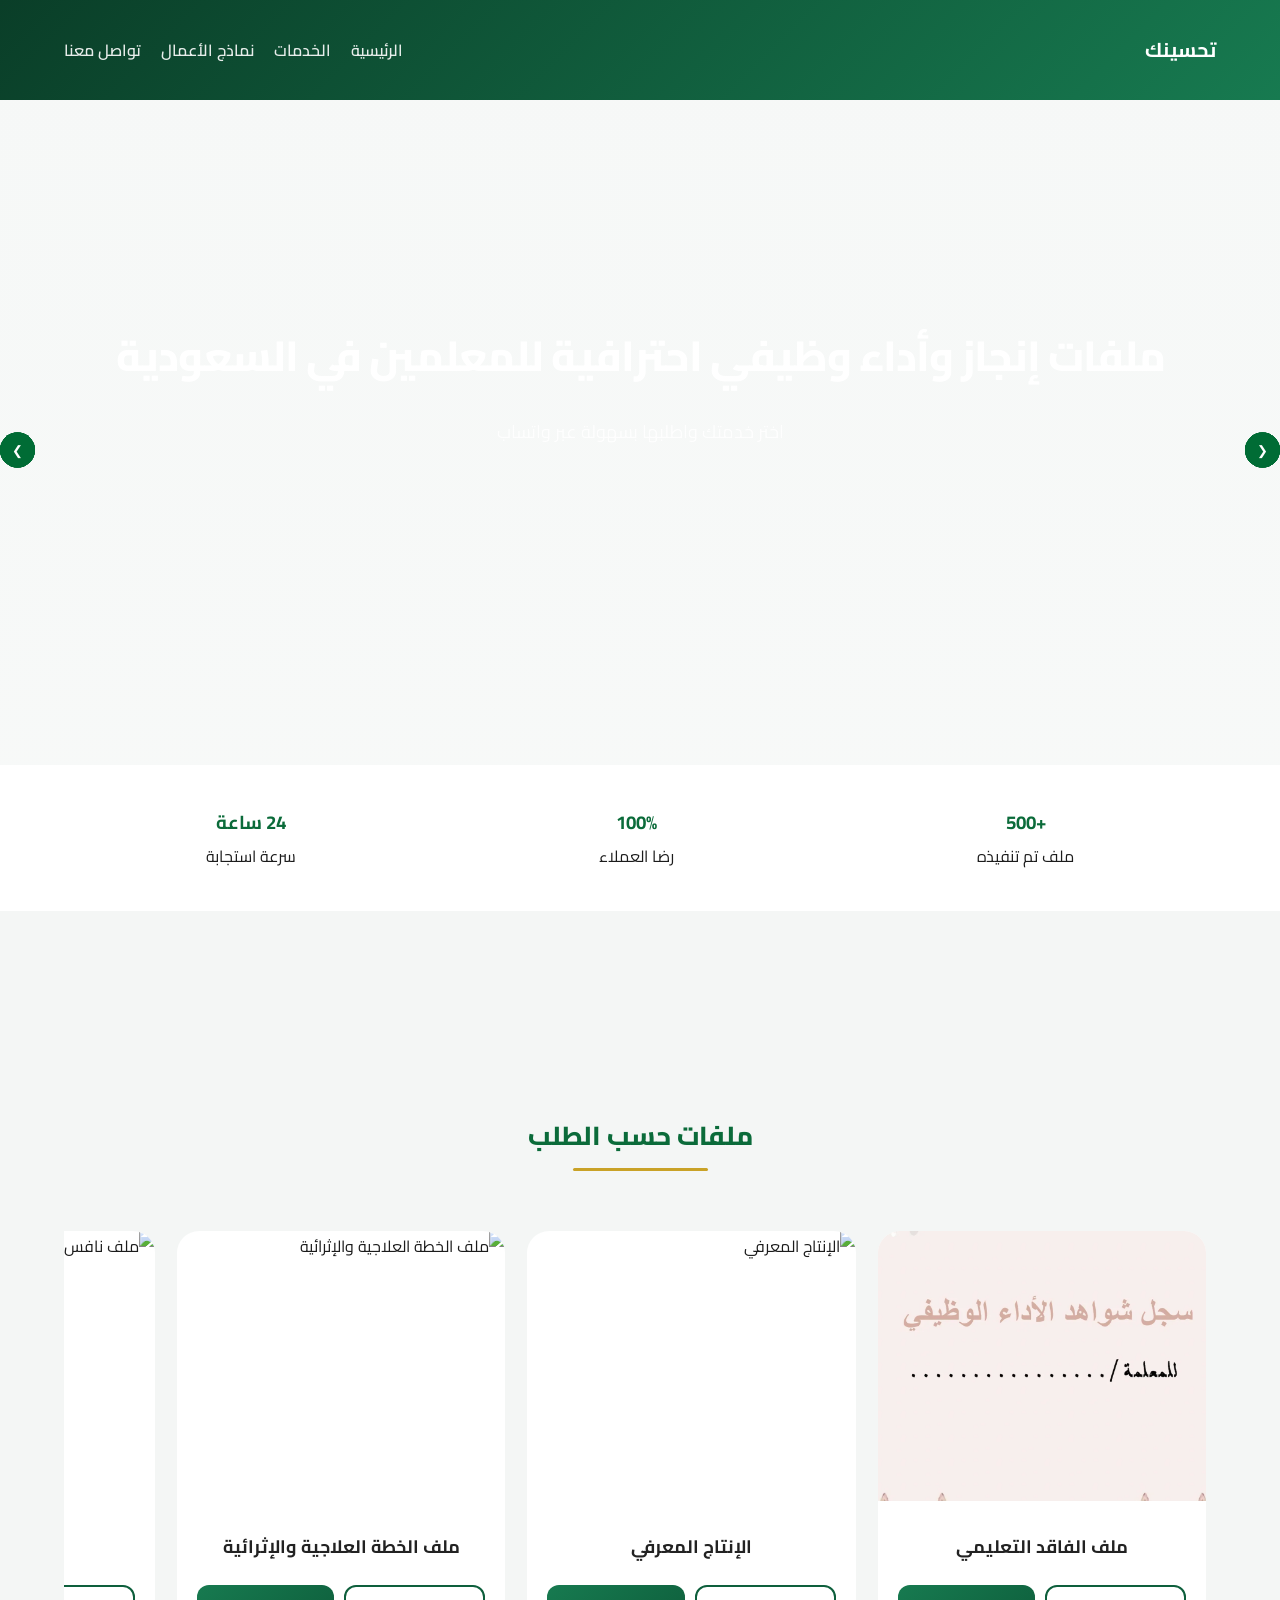
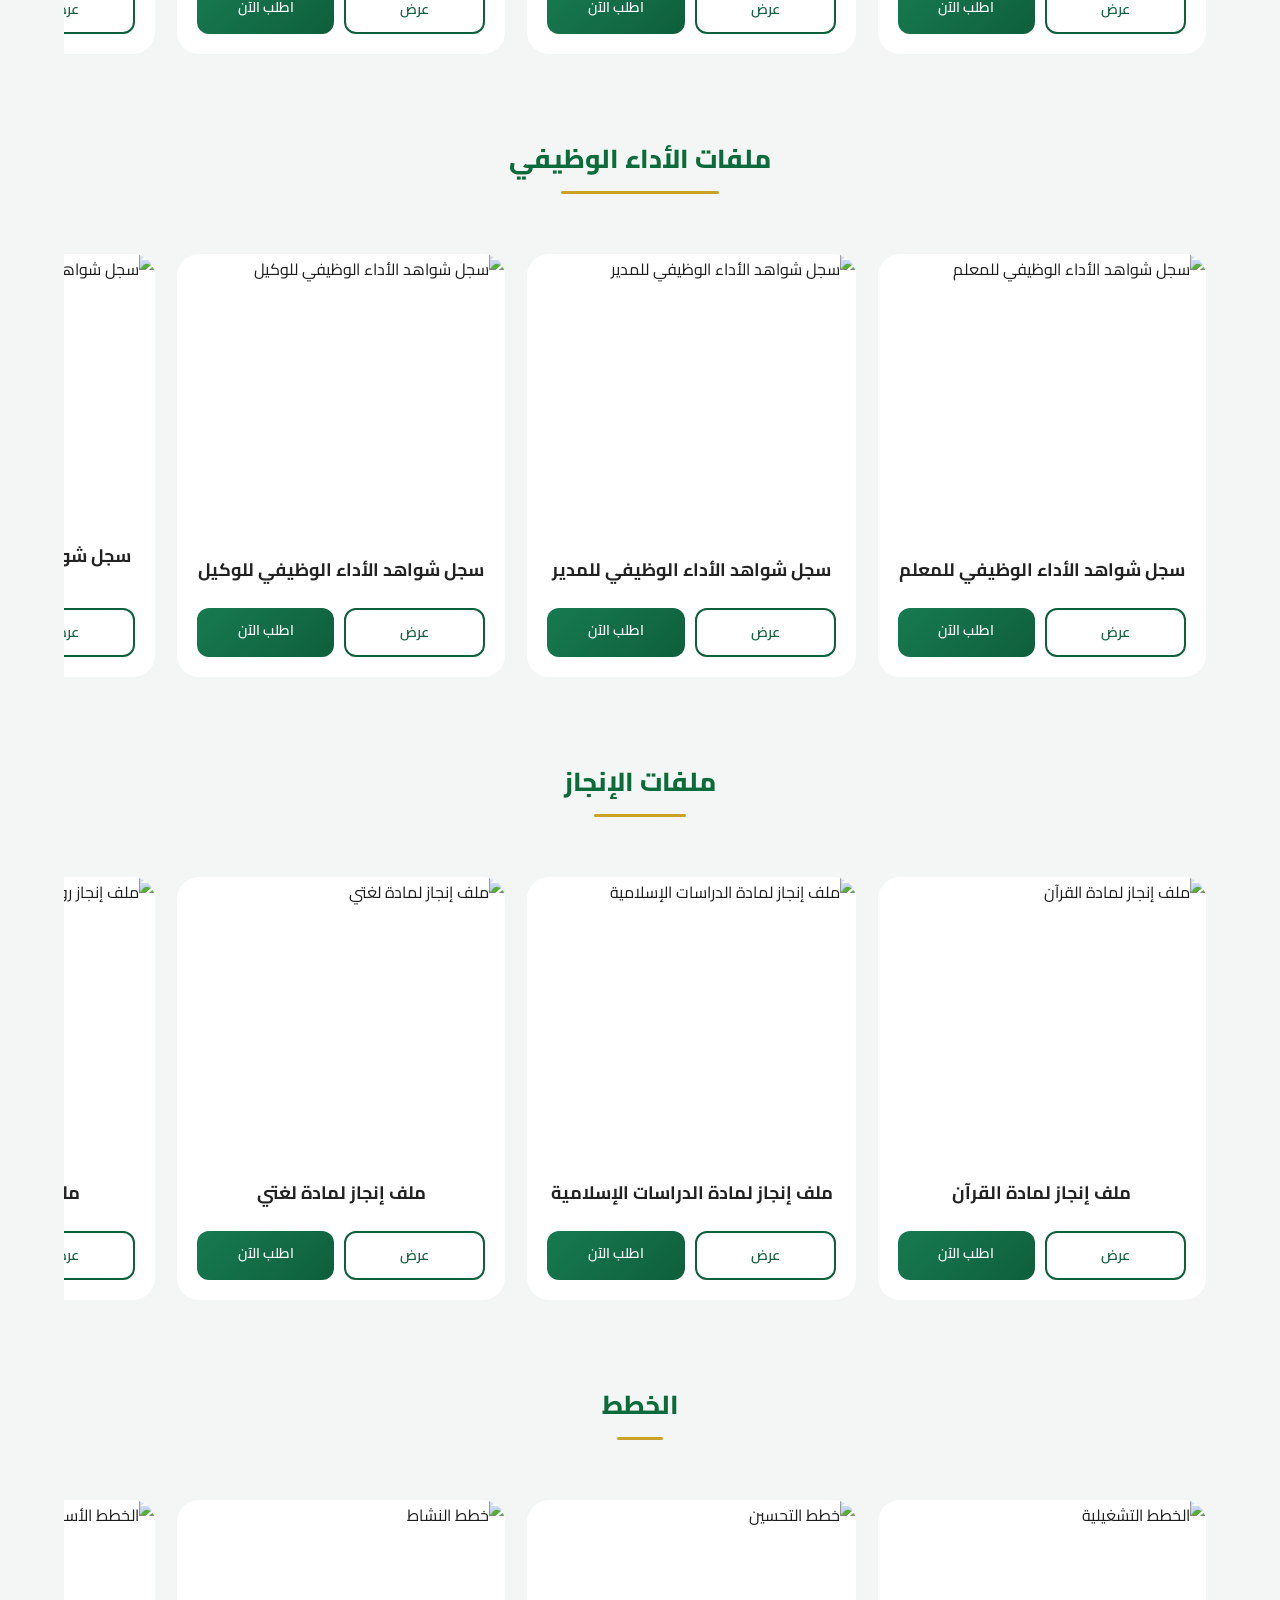
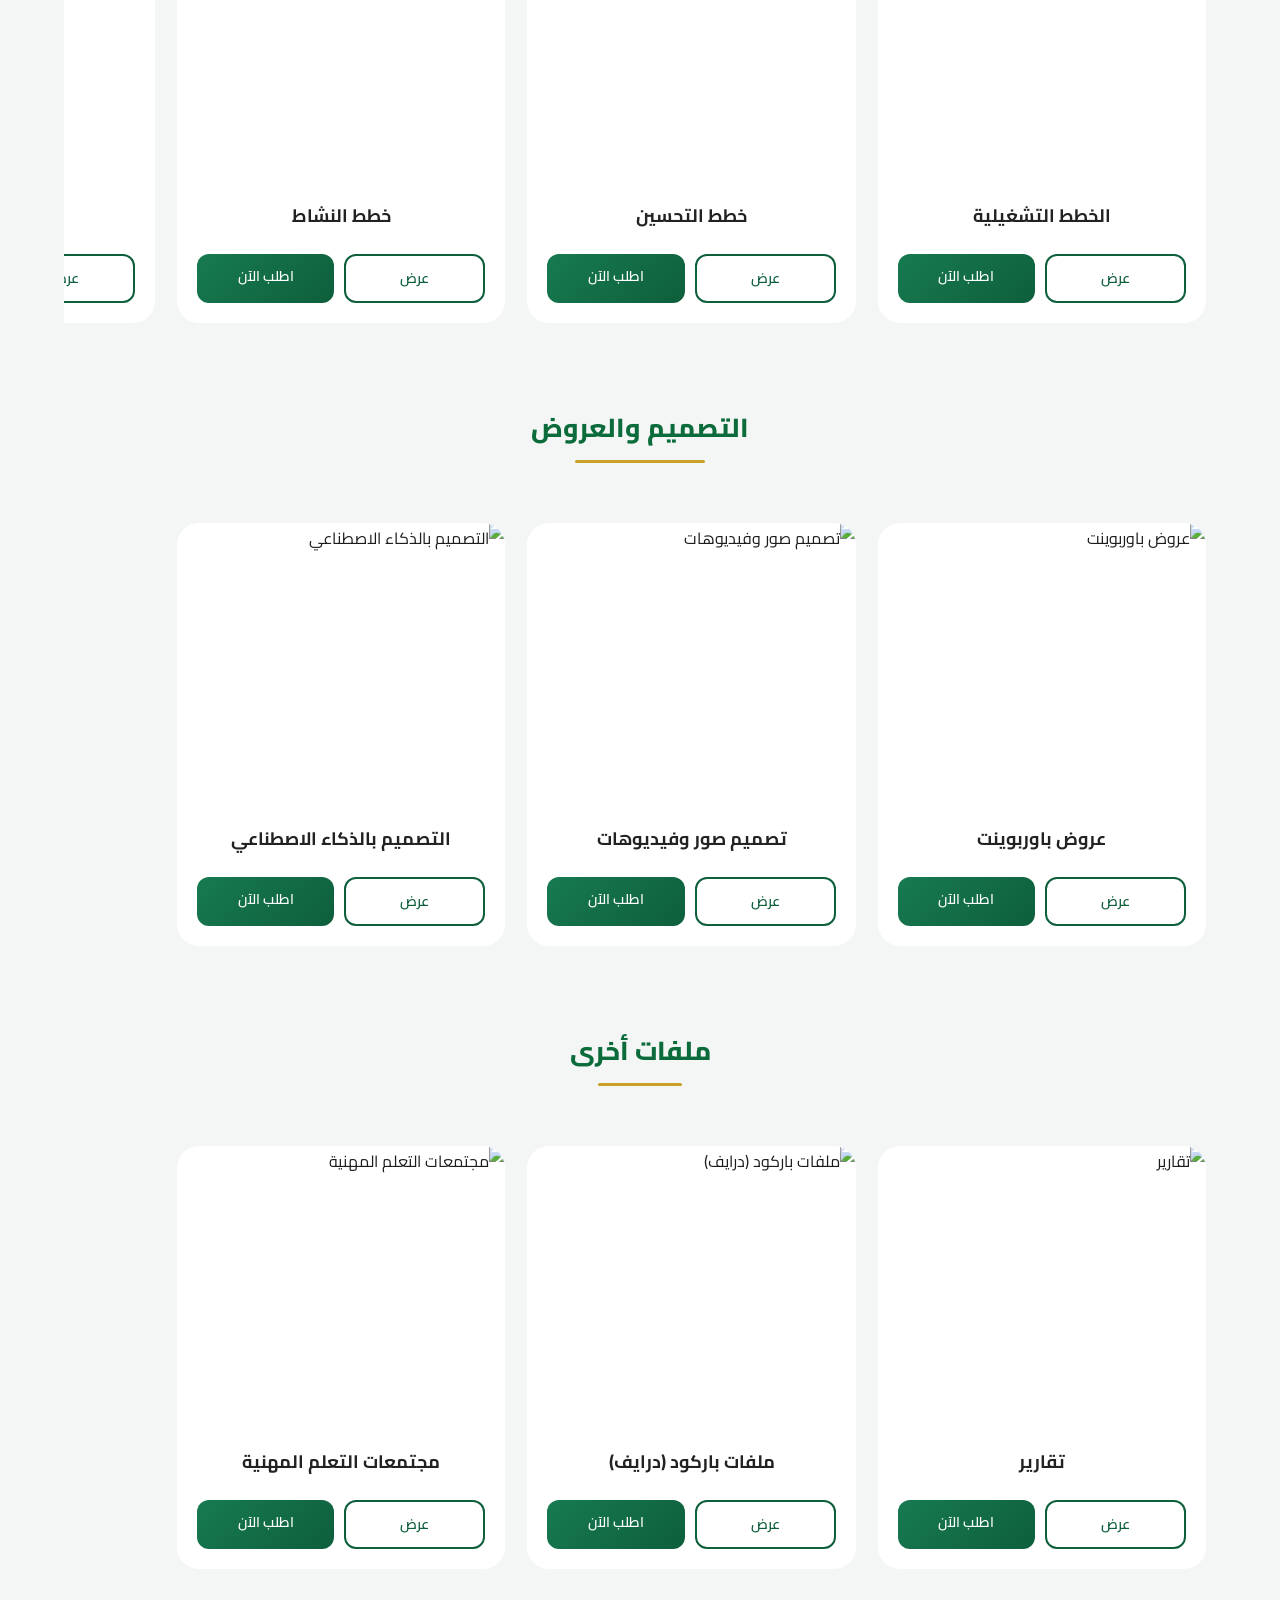
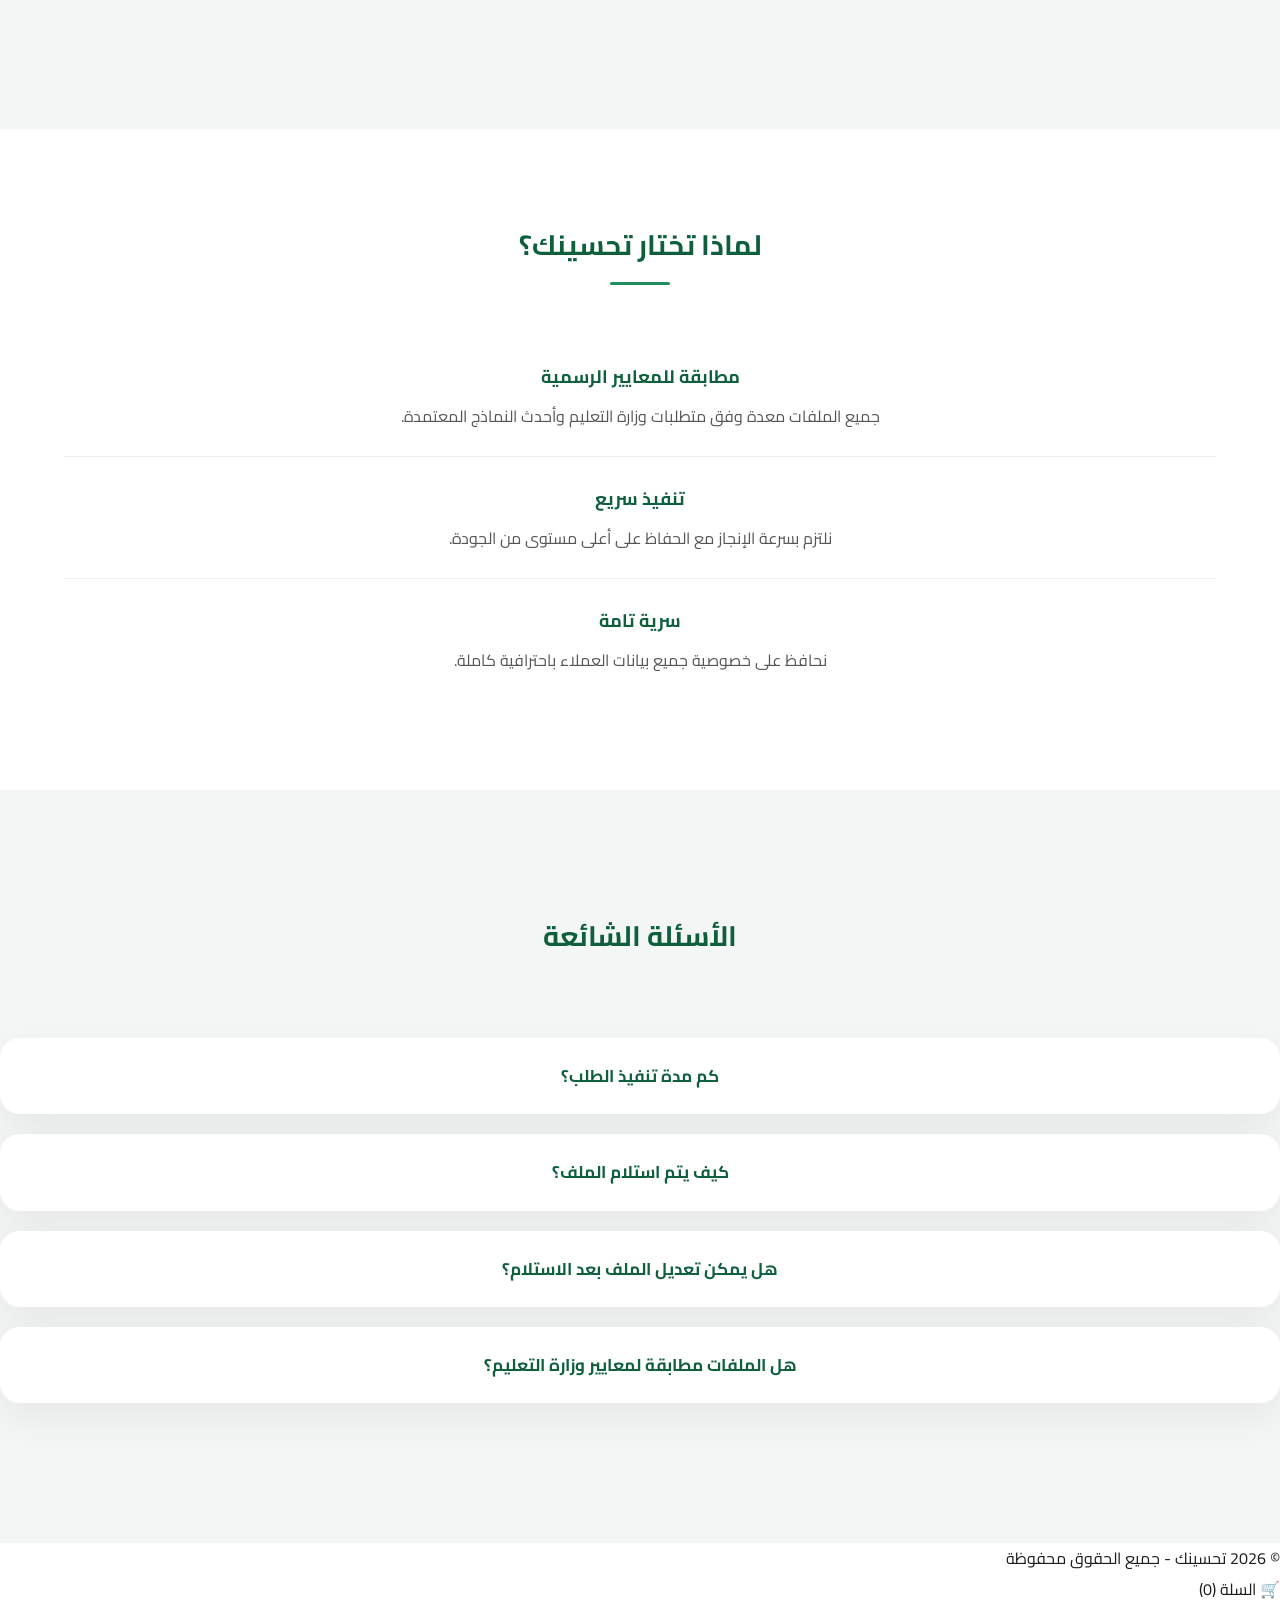
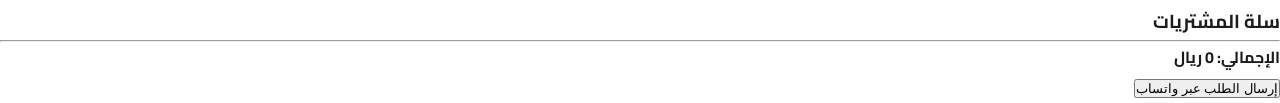
==== commit 094c164d: "Update index.html" ====
--- a/index.html
+++ b/index.html
@@ -331,26 +331,29 @@
 
   function startLoop(){
 
-    if(images.length === 0) return;
-
-    img.src = images[0];
-
-    if(images.length === 1) return;
-
-    let current = 0;
-
-    setInterval(()=>{
-      current = (current + 1) % images.length;
-
-      img.style.opacity = 0;
-
-      setTimeout(()=>{
-        img.src = images[current];
-        img.style.opacity = 1;
-      },250);
-
-    },3500);
-  }
+  if(images.length === 0) return;
+
+  img.src = images[0];
+  img.style.transition = "opacity 0.6s ease";
+  img.style.opacity = 1;
+
+  if(images.length === 1) return;
+
+  let current = 0;
+
+  setInterval(()=>{
+
+    current = (current + 1) % images.length;
+
+    img.style.opacity = 0;
+
+    setTimeout(()=>{
+      img.src = images[current];
+      img.style.opacity = 1;
+    },300);
+
+  },4000);
+              }
 
   tryNumber();
 }
--- a/css/styles.css
+++ b/css/styles.css
@@ -220,11 +220,10 @@
 /* صورة أطول بشكل احترافي */
 .product-thumb{
   width:100%;
-  height:320px;          /* الصورة أطول */
+  height:300px;
   object-fit:cover;
-  border-radius:18px;
+  border-radius:16px;
   margin-bottom:15px;
-  transition:0.4s ease;
 }
 
 .product-card:hover .product-thumb{
@@ -352,42 +351,6 @@
   margin:10px auto 0;
   border-radius:5px;
 }
-/* ===== MOBILE IMPROVEMENTS ===== */
-@media(max-width:768px){
-
-  .product-thumb{
-    height:260px;
-  }
-
-  .product-card{
-    flex:0 0 240px;
-  }
-
-  .hero h1{
-    font-size:24px;
-  }
-
-}
-@media(max-width:768px){
-  .product-thumb{
-    height:260px;
-  }
-/* ===== HERO IMPROVEMENT ===== */
-
-.hero-content{
-  animation:fadeUp 1.2s ease forwards;
-}
-
-@keyframes fadeUp{
-  from{
-    opacity:0;
-    transform:translateY(40px);
-  }
-  to{
-    opacity:1;
-    transform:translateY(0);
-  }
-}
 
 .hero h1{
   font-size:42px;
@@ -607,9 +570,256 @@
 .telegram{
   background:linear-gradient(135deg,#2AABEE,#0088cc);
 }
-
-
-/* تأخير بسيط لكل عنصر */
+/* REMOVE PLUS ICON COMPLETELY */
+
+.faq-question::after{
+  display:none !important;
+  content:none !important;
+}
+
+.faq-icon{
+  display:none !important;
+}
+.faq-question{
+  padding:22px;
+  font-weight:700;
+  cursor:pointer;
+  font-size:17px;
+  text-align:center;
+  color:var(--primary);   /* هذا هو التغيير */
+  transition:0.3s ease;
+}
+/* ===== RESPONSIVE HEADINGS ===== */
+
+h1{
+  font-size:42px;
+}
+
+h2{
+  font-size:30px;
+}
+/* ===============================
+   FINAL CLEAN CARD LAYOUT
+================================= */
+
+.horizontal-scroll{
+  display:flex;
+  gap:20px;
+  overflow-x:auto;
+  scroll-behavior:smooth;
+  padding:15px 20px;
+}
+
+.horizontal-scroll::-webkit-scrollbar{
+  display:none;
+}
+
+/* الكمبيوتر */
+.product-card{
+  flex:0 0 28%;
+}
+
+/* تابلت */
+@media(max-width:992px){
+  .product-card{
+    flex:0 0 40%;
+  }
+}
+
+/* الجوال */
+@media(max-width:768px){
+  .product-card{
+    flex:0 0 46%;
+  }
+}
+/* ===== FINAL CARD SIZE LIKE IMAGE ===== */
+
+/* السلايدر */
+.horizontal-scroll{
+  display:flex;
+  gap:20px;
+  overflow-x:auto;
+  scroll-behavior:smooth;
+  padding:15px 20px;
+}
+
+/* الكمبيوتر – 3 بطاقات تقريبًا */
+.product-card{
+  flex:0 0 28%;
+}
+
+/* تابلت */
+@media(max-width:992px){
+  .product-card{
+    flex:0 0 40%;
+  }
+}
+
+/* الجوال – بطاقتين ونص */
+@media(max-width:768px){
+  .product-card{
+    flex:0 0 46%;
+  }
+}
+/* ===== OPEN CARD STYLE ===== */
+
+.product-card{
+  background:#fff;
+  border-radius:20px;
+  padding:20px;
+  border:none; /* إزالة الإطار */
+  box-shadow:0 8px 25px rgba(0,0,0,0.05); /* ظل أخف */
+}
+
+/* مسافة تنفس أكبر */
+.horizontal-scroll{
+  gap:30px;
+  padding:20px 10px;
+}
+
+/* إزالة الإطار من الحاوية البيضاء */
+#services .container{
+  box-shadow:none;
+  background:transparent;
+}
+/* ===============================
+   CLEAN OPEN CARD STYLE
+================================= */
+
+/* إزالة أي ظل أو إطار */
+.product-card{
+  background:#ffffff;
+  border:none;
+  box-shadow:none;
+  border-radius:18px;
+  padding:20px;
+}
+
+/* إلغاء أي ظل عند hover */
+.product-card:hover{
+  transform:none;
+  box-shadow:none;
+}
+
+/* مسافة مريحة بين البطاقات */
+.horizontal-scroll{
+  gap:35px;
+  padding:25px 15px;
+}
+
+/* إزالة ظل الحاوية البيضاء */
+#services .container{
+  background:transparent;
+  box-shadow:none;
+  padding:40px 0;
+}
+
+/* تحسين مظهر الصورة */
+.product-thumb{
+  border-radius:14px;
+}
+
+/* تحسين تباعد الأزرار */
+.product-actions{
+  margin-top:15px;
+}
+   /* ===============================
+   FULL IMAGE CARD STYLE
+================================= */
+
+/* إزالة padding من البطاقة */
+.product-card{
+  padding:0;
+  overflow:hidden;
+}
+
+/* الصورة تملأ كامل عرض البطاقة */
+.product-thumb{
+  width:100%;
+  height:280px; /* يمكنك تعديل الطول */
+  object-fit:cover;
+  border-radius:0;
+  display:block;
+}
+
+/* محتوى البطاقة تحت الصورة */
+.product-card h3,
+.product-actions{
+  padding:15px 18px;
+}
+
+/* تحسين توزيع الأزرار */
+.product-actions{
+  padding-bottom:20px;
+}
+   /* ===============================
+   EXACT CLEAN CARD STYLE
+================================= */
+
+/* السلايدر */
+.horizontal-scroll{
+  display:flex;
+  gap:22px;
+  overflow-x:auto;
+  scroll-behavior:smooth;
+  padding:20px 10px;
+}
+
+.horizontal-scroll::-webkit-scrollbar{
+  display:none;
+}
+
+/* حجم البطاقات — نفس الإحساس بالصورة */
+.product-card{
+  flex:0 0 29%;           /* كمبيوتر */
+  background:#ffffff;
+  border:none;
+  box-shadow:none;
+  border-radius:22px;
+  padding:0;
+  overflow:hidden;
+  transition:0.2s ease;
+}
+
+/* تابلت */
+@media(max-width:992px){
+  .product-card{
+    flex:0 0 42%;
+  }
+}
+
+/* جوال — بطاقتين ونص */
+@media(max-width:768px){
+  .product-card{
+    flex:0 0 48%;
+  }
+}
+
+/* الصورة تملأ الأعلى بالكامل */
+.product-thumb{
+  width:100%;
+  height:270px;      /* نفس الإحساس بالحجم */
+  object-fit:cover;
+  display:block;
+  border-radius:0;
+}
+
+/* محتوى أسفل الصورة */
+.product-card h3{
+  padding:18px 20px 10px;
+  font-size:18px;
+  text-align:center;
+}
+
+.product-actions{
+  padding:0 20px 20px;
+}
+   .product-thumb{
+  transition:opacity 0.7s ease;
+   }
+/* ===============================
+   REVEAL DELAY
+================================= */
 .reveal:nth-child(1){ transition-delay:.1s; }
 .reveal:nth-child(2){ transition-delay:.25s; }
 .reveal:nth-child(3){ transition-delay:.4s; }
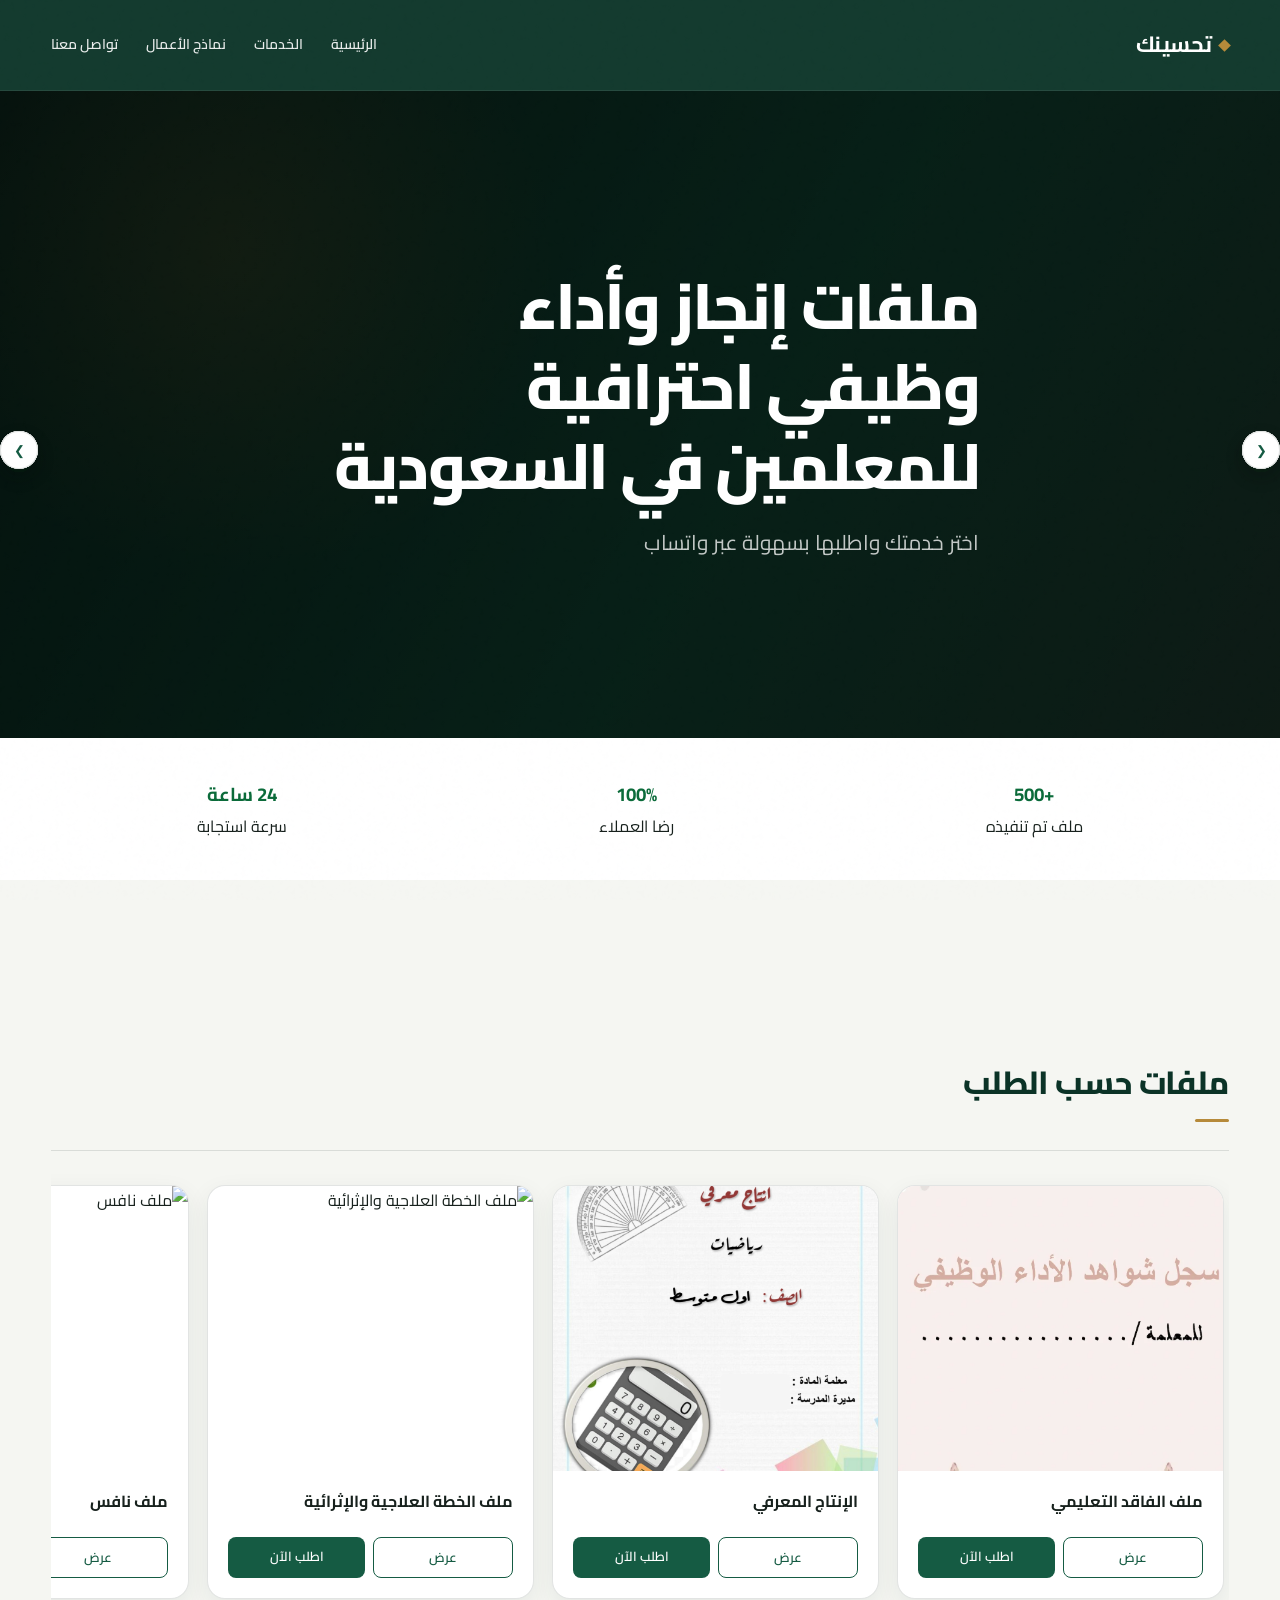
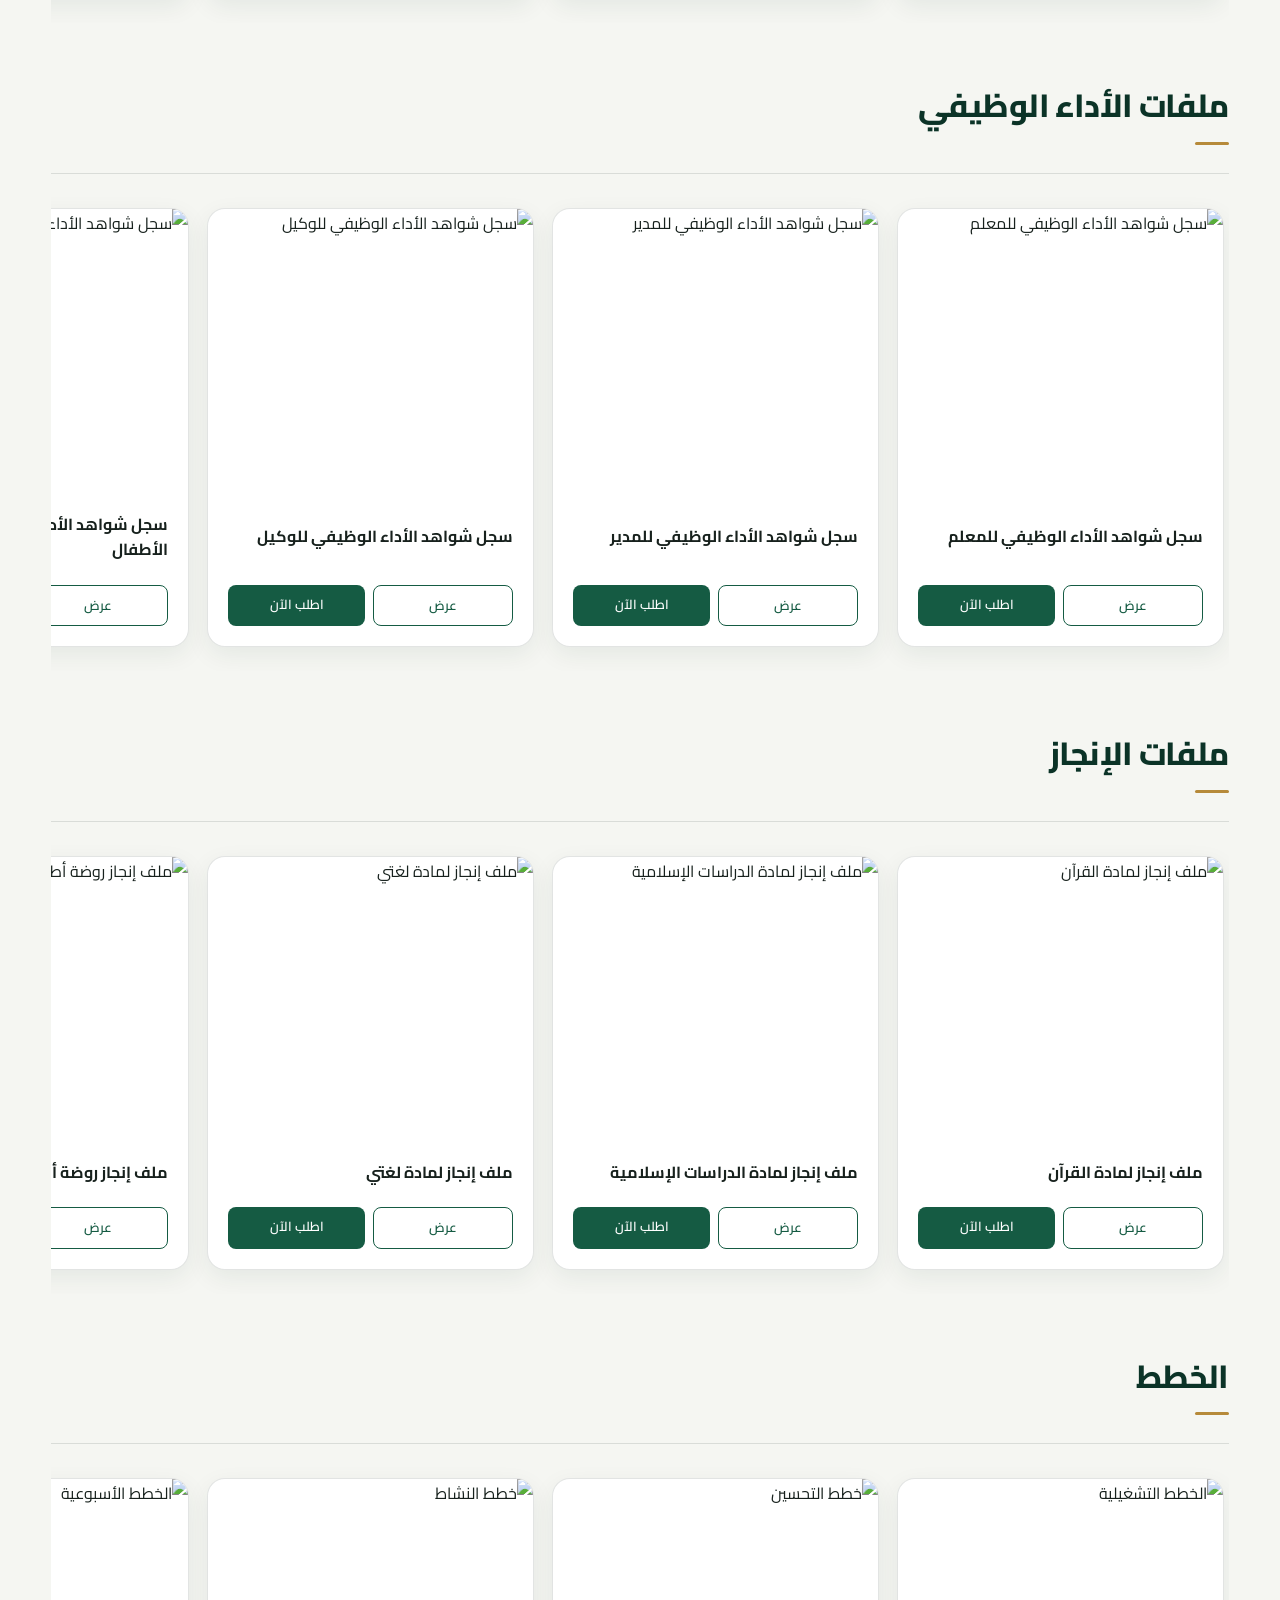
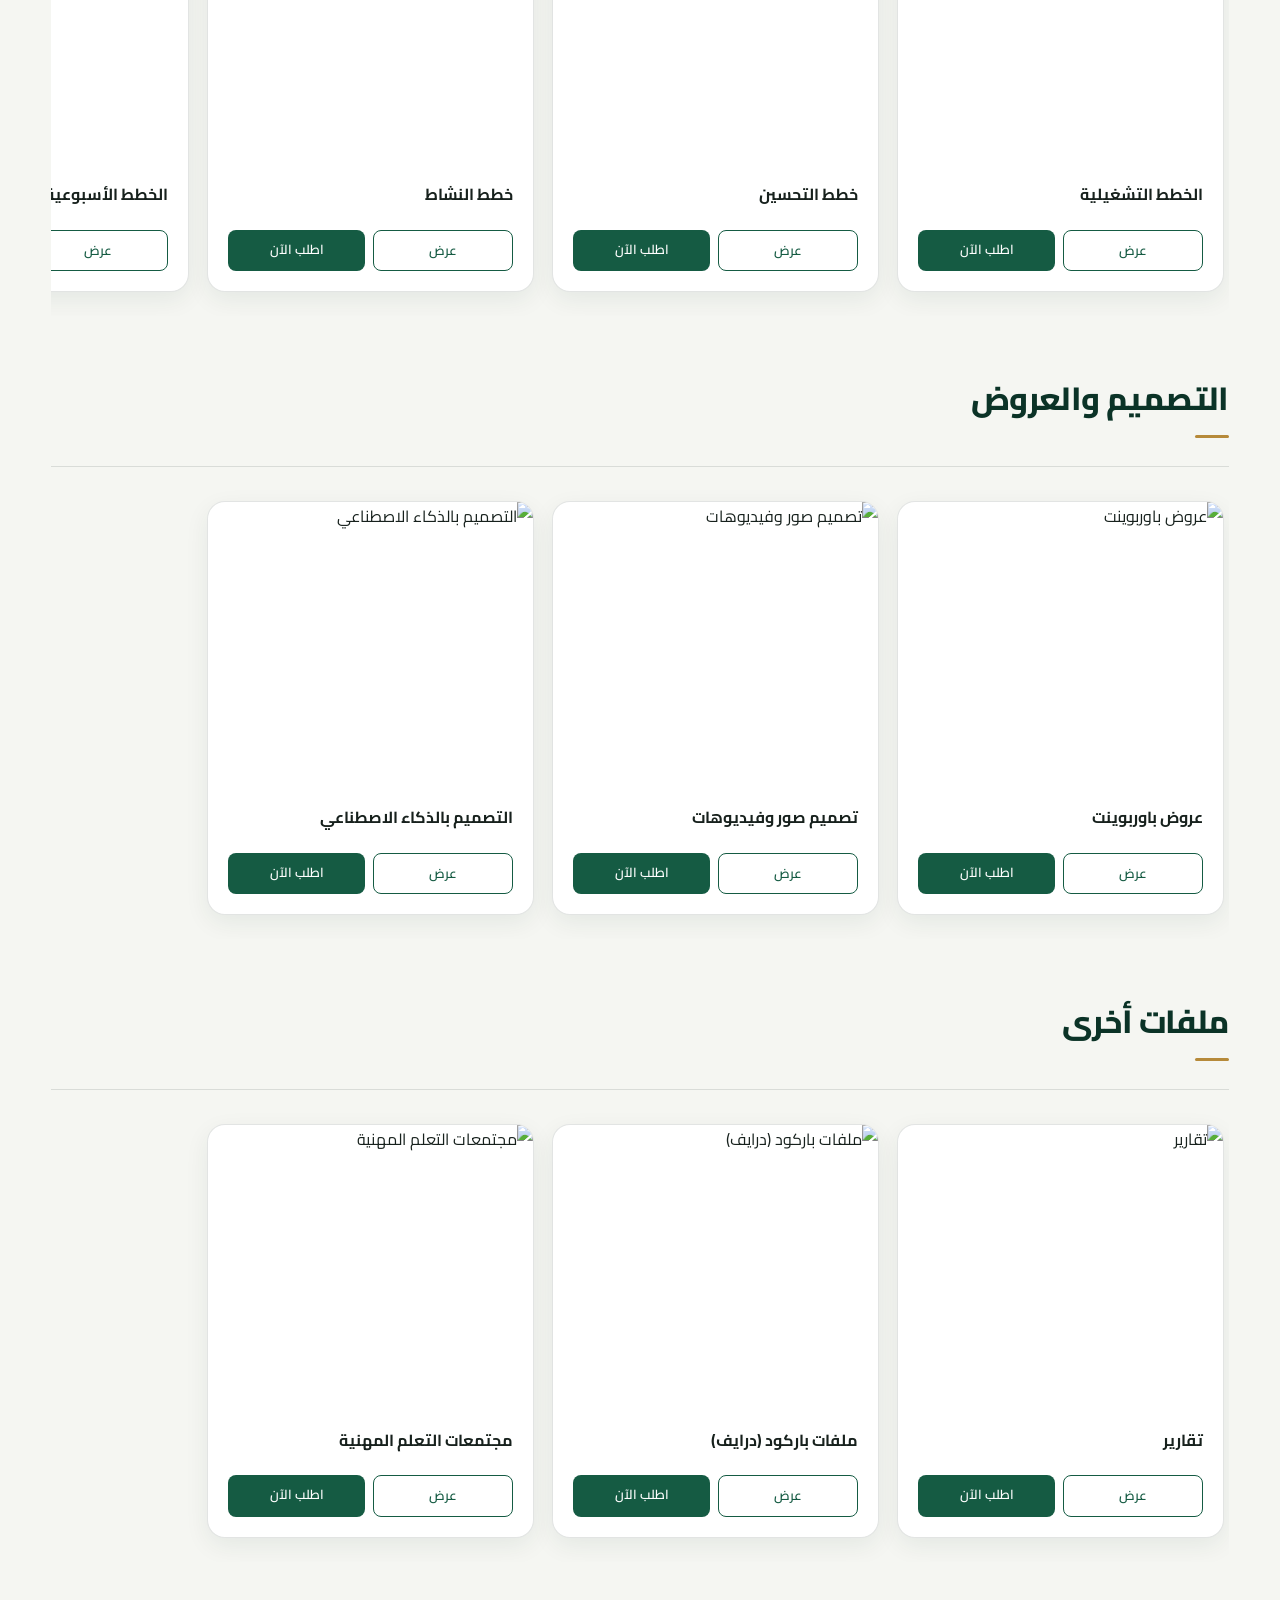
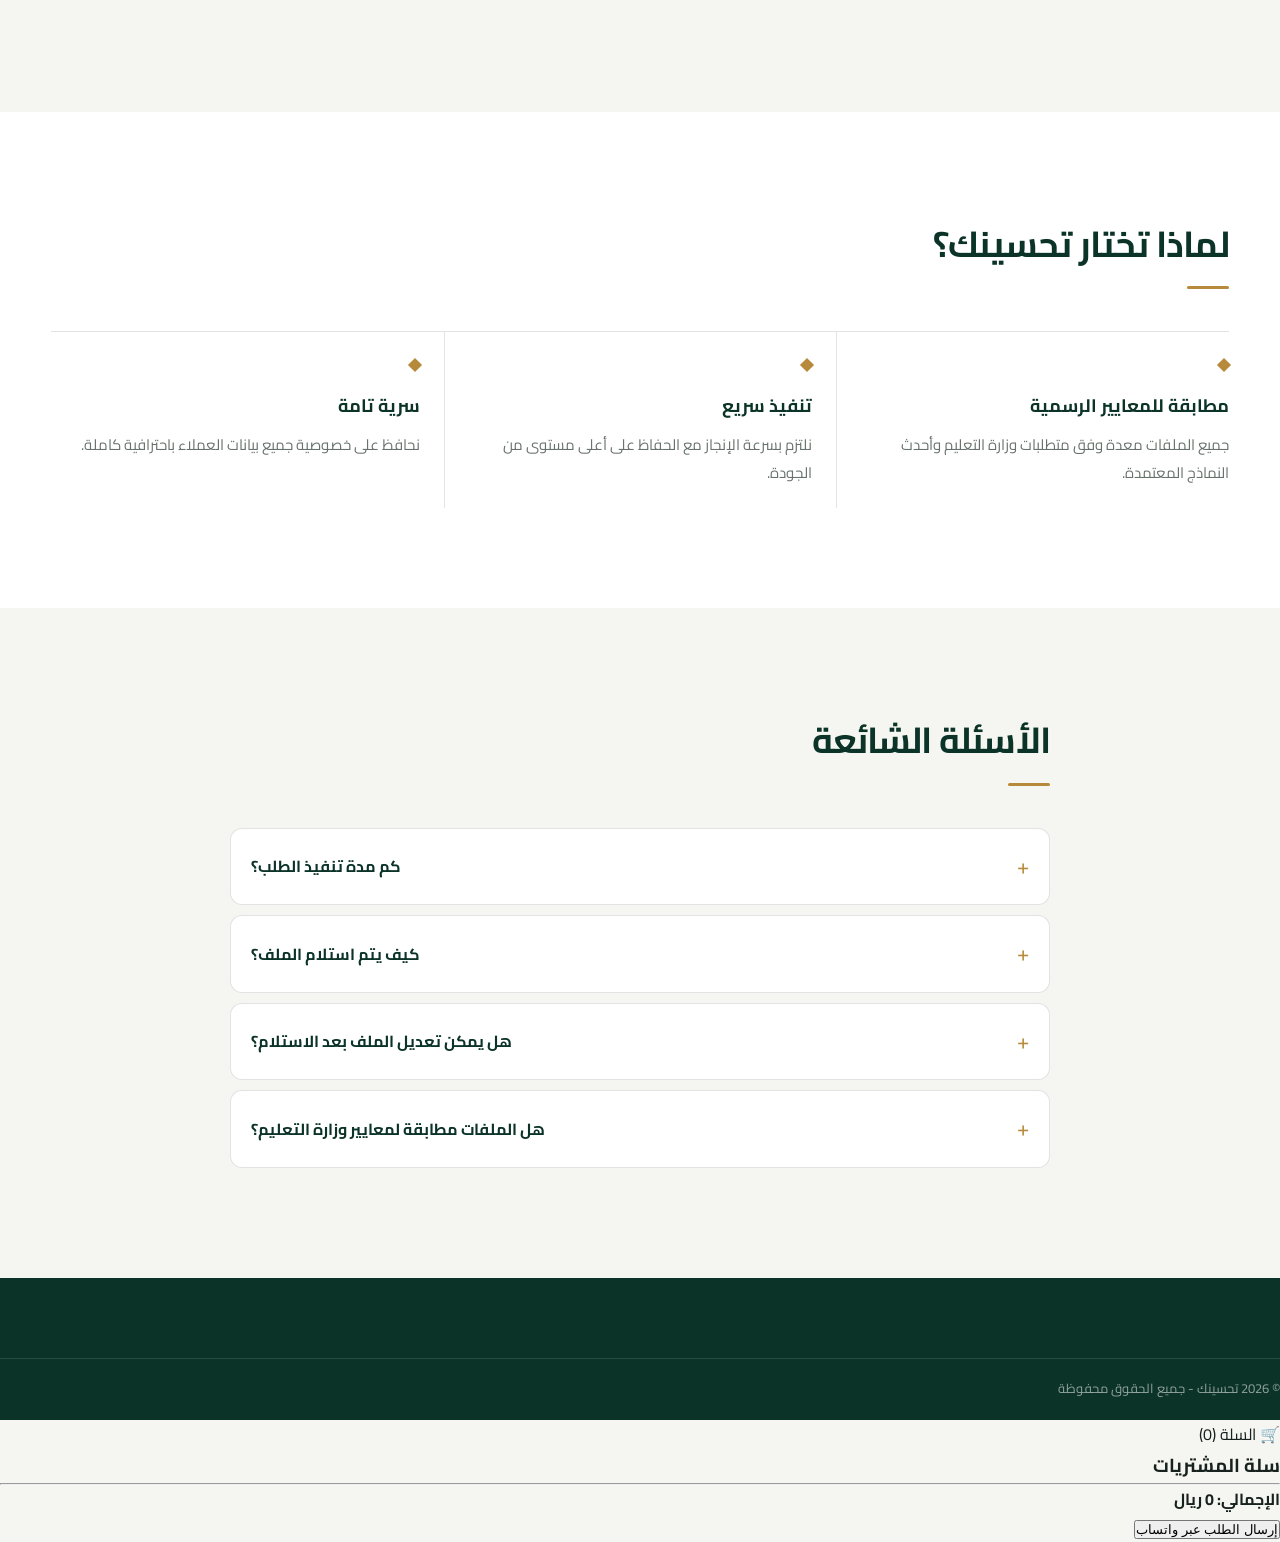
==== commit 12092e6f: "Redesign existing site with premium visual system" ====
--- a/index.html
+++ b/index.html
@@ -33,7 +33,7 @@
 </header>
 
 <!-- HERO -->
-<section class="hero" style="background:url('images/hero.jpg') center/cover no-repeat;">
+<section class="hero">
   <div class="overlay"></div>
   <div class="hero-content">
     <h1>ملفات إنجاز وأداء وظيفي احترافية للمعلمين في السعودية</h1>
--- a/css/styles.css
+++ b/css/styles.css
@@ -8,6 +8,11 @@
   --accent:#1E8F5A;
   --bg-soft:#F4F6F5;
   --text-dark:#1C1C1C;
+  --gold:#C9A227;
+  --shadow-sm: 0 4px 10px rgba(0,0,0,0.05);
+--shadow-md: 0 12px 30px rgba(0,0,0,0.08);
+--shadow-lg: 0 25px 60px rgba(0,0,0,0.12);
+--radius-lg: 28px;
 }
 *{
   margin:0;
@@ -24,10 +29,7 @@
   line-height:1.9;
   background:linear-gradient(to bottom,#f6f8f7,#ffffff);
   color:var(--text-dark);
-
-   body{
   padding-top:90px;
-   
 }
 
 .container{
@@ -62,8 +64,12 @@
 }
 
 .navbar.scrolled{
-  padding:10px 0;
-  box-shadow:0 10px 30px rgba(0,0,0,0.15);
+  background:#ffffff;
+  box-shadow:var(--shadow-md);
+}
+.navbar.scrolled .nav-links a,
+.navbar.scrolled .logo{
+  color:var(--primary-dark);
 }
 
 .nav-container{
@@ -126,11 +132,14 @@
 }
 
 .hero .overlay{
+  position:absolute;
+  inset:0;
   background:linear-gradient(
     135deg,
-    rgba(0,108,53,0.85),
-    rgba(0,0,0,0.75)
+    rgba(14,95,60,0.85),
+    rgba(0,0,0,0.65)
   );
+  backdrop-filter:blur(3px);
 }
 
 .hero-content{
@@ -149,8 +158,10 @@
 }
 
 .hero h1{
-  font-size:34px;
-  margin-bottom:20px;
+  font-size:48px;
+  font-weight:800;
+  letter-spacing:-1px;
+  margin-bottom:25px;
 }
 
 /* ===============================
@@ -179,69 +190,7 @@
   margin:8px auto 0;
   border-radius:5px;
 }
-/* ===============================
-   HORIZONTAL PRODUCTS
-================================= */
-
-.horizontal-scroll{
-  display:flex;
-  gap:20px;
-  overflow-x:auto;
-  scroll-behavior:smooth;
-  padding:10px 40px;
-  align-items:stretch;
-}
-
-.horizontal-scroll::-webkit-scrollbar{
-  display:none;
-}
-
-/* ===============================
-   PRODUCT CARD SYSTEM (FINAL CLEAN)
-================================= */
-
-.product-card{
-  flex:0 0 300px;
-  background:#ffffff;
-  border-radius:24px;
-  padding:20px;
-  box-shadow:0 20px 50px rgba(0,0,0,0.06);
-  display:flex;
-  flex-direction:column;
-  justify-content:space-between;
-  transition:0.4s cubic-bezier(.4,0,.2,1);
-  border:1px solid rgba(0,0,0,0.04);
-}
-
-.product-card:hover{
-  transform:translateY(-10px);
-  box-shadow:0 30px 70px rgba(0,0,0,0.12);
-}
-/* صورة أطول بشكل احترافي */
-.product-thumb{
-  width:100%;
-  height:300px;
-  object-fit:cover;
-  border-radius:16px;
-  margin-bottom:15px;
-}
-
-.product-card:hover .product-thumb{
-  transform:scale(1.05);
-}
-
-/* تثبيت العنوان */
-.product-card h3{
-  font-size:16px;
-  font-weight:700;
-  line-height:1.6;
-  height:54px;
-  overflow:hidden;
-  display:flex;
-  align-items:center;
-  justify-content:center;
-  color:#222;
-}
+
 
 /* ===============================
    SCROLL BUTTONS
@@ -273,15 +222,9 @@
 }
 
 @media(max-width:768px){
-
-  .product-card{
-    flex:0 0 230px;
-  }
-
   .hero h1{
     font-size:24px;
   }
-
 }
 .product-actions{
   display:flex;
@@ -314,18 +257,20 @@
 }
 
 .btn-solid{
-  background:linear-gradient(135deg,var(--primary-light),var(--primary));
+  background:linear-gradient(135deg,var(--primary),var(--accent));
   color:#fff;
   border-radius:14px;
-  padding:10px 0;
-  font-weight:600;
-  transition:0.3s;
+  padding:8px 0;
+  font-weight:700;
+  transition:all .3s ease;
+  box-shadow:var(--shadow-sm);
 }
 
 .btn-solid:hover{
-  background:linear-gradient(135deg,var(--primary),var(--primary-dark));
-  box-shadow:0 12px 30px rgba(0,0,0,0.2);
-}
+  transform:translateY(-2px);
+  box-shadow:var(--shadow-md);
+}
+
 /* ===== HEADINGS IMPROVEMENT ===== */
 
 h1{
@@ -352,11 +297,6 @@
   border-radius:5px;
 }
 
-.hero h1{
-  font-size:42px;
-  font-weight:800;
-  letter-spacing:-1px;
-}
 
 .hero p{
   font-size:18px;
@@ -383,10 +323,9 @@
 }
 
 #services .container{
-  background:#ffffff;
-  padding:70px;
-  border-radius:24px;
-  box-shadow:0 20px 50px rgba(0,0,0,0.05);
+  background:transparent;
+  padding:40px 0;
+  box-shadow:none;
 }
 .why-us{
   background:#ffffff;
@@ -589,169 +528,8 @@
   color:var(--primary);   /* هذا هو التغيير */
   transition:0.3s ease;
 }
-/* ===== RESPONSIVE HEADINGS ===== */
-
-h1{
-  font-size:42px;
-}
-
-h2{
-  font-size:30px;
-}
-/* ===============================
-   FINAL CLEAN CARD LAYOUT
-================================= */
-
-.horizontal-scroll{
-  display:flex;
-  gap:20px;
-  overflow-x:auto;
-  scroll-behavior:smooth;
-  padding:15px 20px;
-}
-
-.horizontal-scroll::-webkit-scrollbar{
-  display:none;
-}
-
-/* الكمبيوتر */
-.product-card{
-  flex:0 0 28%;
-}
-
-/* تابلت */
-@media(max-width:992px){
-  .product-card{
-    flex:0 0 40%;
-  }
-}
-
-/* الجوال */
-@media(max-width:768px){
-  .product-card{
-    flex:0 0 46%;
-  }
-}
-/* ===== FINAL CARD SIZE LIKE IMAGE ===== */
-
-/* السلايدر */
-.horizontal-scroll{
-  display:flex;
-  gap:20px;
-  overflow-x:auto;
-  scroll-behavior:smooth;
-  padding:15px 20px;
-}
-
-/* الكمبيوتر – 3 بطاقات تقريبًا */
-.product-card{
-  flex:0 0 28%;
-}
-
-/* تابلت */
-@media(max-width:992px){
-  .product-card{
-    flex:0 0 40%;
-  }
-}
-
-/* الجوال – بطاقتين ونص */
-@media(max-width:768px){
-  .product-card{
-    flex:0 0 46%;
-  }
-}
-/* ===== OPEN CARD STYLE ===== */
-
-.product-card{
-  background:#fff;
-  border-radius:20px;
-  padding:20px;
-  border:none; /* إزالة الإطار */
-  box-shadow:0 8px 25px rgba(0,0,0,0.05); /* ظل أخف */
-}
-
-/* مسافة تنفس أكبر */
-.horizontal-scroll{
-  gap:30px;
-  padding:20px 10px;
-}
-
-/* إزالة الإطار من الحاوية البيضاء */
-#services .container{
-  box-shadow:none;
-  background:transparent;
-}
-/* ===============================
-   CLEAN OPEN CARD STYLE
-================================= */
-
-/* إزالة أي ظل أو إطار */
-.product-card{
-  background:#ffffff;
-  border:none;
-  box-shadow:none;
-  border-radius:18px;
-  padding:20px;
-}
-
-/* إلغاء أي ظل عند hover */
-.product-card:hover{
-  transform:none;
-  box-shadow:none;
-}
-
-/* مسافة مريحة بين البطاقات */
-.horizontal-scroll{
-  gap:35px;
-  padding:25px 15px;
-}
-
-/* إزالة ظل الحاوية البيضاء */
-#services .container{
-  background:transparent;
-  box-shadow:none;
-  padding:40px 0;
-}
-
-/* تحسين مظهر الصورة */
-.product-thumb{
-  border-radius:14px;
-}
-
-/* تحسين تباعد الأزرار */
-.product-actions{
-  margin-top:15px;
-}
-   /* ===============================
-   FULL IMAGE CARD STYLE
-================================= */
-
-/* إزالة padding من البطاقة */
-.product-card{
-  padding:0;
-  overflow:hidden;
-}
-
-/* الصورة تملأ كامل عرض البطاقة */
-.product-thumb{
-  width:100%;
-  height:280px; /* يمكنك تعديل الطول */
-  object-fit:cover;
-  border-radius:0;
-  display:block;
-}
-
-/* محتوى البطاقة تحت الصورة */
-.product-card h3,
-.product-actions{
-  padding:15px 18px;
-}
-
-/* تحسين توزيع الأزرار */
-.product-actions{
-  padding-bottom:20px;
-}
+
+
    /* ===============================
    EXACT CLEAN CARD STYLE
 ================================= */
@@ -771,14 +549,24 @@
 
 /* حجم البطاقات — نفس الإحساس بالصورة */
 .product-card{
-  flex:0 0 29%;           /* كمبيوتر */
-  background:#ffffff;
-  border:none;
-  box-shadow:none;
-  border-radius:22px;
+  flex:0 0 29%;
+  background:rgba(255,255,255,0.95);
+  backdrop-filter:blur(6px);
+  border-radius:var(--radius-lg);
   padding:0;
+  border:1px solid rgba(0,0,0,0.04);
+  box-shadow:var(--shadow-sm);
   overflow:hidden;
-  transition:0.2s ease;
+  transition:all .3s ease;
+}
+.product-card{
+  display:flex;
+  flex-direction:column;
+  justify-content:space-between;
+}
+.product-card:hover{
+  transform:translateY(-8px);
+  box-shadow:var(--shadow-md);
 }
 
 /* تابلت */
@@ -791,17 +579,22 @@
 /* جوال — بطاقتين ونص */
 @media(max-width:768px){
   .product-card{
-    flex:0 0 48%;
+    flex:0 0 calc(50% - 10px);
   }
 }
 
 /* الصورة تملأ الأعلى بالكامل */
 .product-thumb{
   width:100%;
-  height:270px;      /* نفس الإحساس بالحجم */
+  height:270px;
   object-fit:cover;
   display:block;
   border-radius:0;
+  transition:transform .4s ease, opacity .7s ease;
+}
+
+.product-card:hover .product-thumb{
+  transform:scale(1.04);
 }
 
 /* محتوى أسفل الصورة */
@@ -814,8 +607,81 @@
 .product-actions{
   padding:0 20px 20px;
 }
-   .product-thumb{
-  transition:opacity 0.7s ease;
+ 
+   /* ===============================
+   MOBILE COMPACT MODE
+================================= */
+
+@media(max-width:768px){
+
+  /* تصغير العناوين العامة */
+  h1{
+    font-size:20px;
+  }
+
+  h2{
+    font-size:18px;
+  }
+
+  /* تصغير عنوان البطاقة */
+  .product-card h3{
+    font-size:15px;
+    padding:12px 15px 8px;
+  }
+
+  /* تصغير الأزرار */
+  .product-actions a{
+    font-size:13px;
+    padding:8px 0;
+  }
+
+  /* تقليل ارتفاع الصورة */
+  .product-thumb{
+    height:200px;
+  }
+
+  /* تقليل المسافات */
+  section{
+    padding:60px 0;
+  }
+
+  .horizontal-scroll{
+  gap:12px;
+  padding:10px 12px;
+}
+
+  /* تصغير أزرار واتساب وتليجرام العائمة */
+  .float-btn{
+    width:50px;
+    height:50px;
+  }
+
+  .float-btn svg{
+    width:20px;
+    height:20px;
+  }
+}
+   /* ===============================
+   SMALLER PRODUCT BUTTONS
+================================= */
+
+.product-actions a{
+  font-size:12px;        /* تصغير الخط */
+  padding:6px 0;         /* تقليل الارتفاع */
+  border-radius:10px;    /* حواف أصغر قليلاً */
+}
+
+.btn-outline,
+.btn-solid{
+  padding:6px 0;
+}
+   @media(max-width:768px){
+
+  .product-actions a{
+    font-size:11px;
+    padding:5px 0;
+  }
+
    }
 /* ===============================
    REVEAL DELAY
@@ -825,3 +691,141 @@
 .reveal:nth-child(3){ transition-delay:.4s; }
 .reveal:nth-child(4){ transition-delay:.55s; }
 .reveal:nth-child(5){ transition-delay:.7s; }
+
+
+/* =========================================================
+   PREMIUM PASS — focused overrides for the existing experience
+   ========================================================= */
+:root{
+  --primary:#155b43;
+  --primary-light:#1d7657;
+  --primary-dark:#0b3327;
+  --accent:#b68a3a;
+  --bg-soft:#f5f6f2;
+  --surface:#ffffff;
+  --surface-muted:#eef1ec;
+  --text-dark:#17211d;
+  --text-muted:#68726c;
+  --line:rgba(23,33,29,.12);
+  --shadow-sm:0 8px 24px rgba(11,51,39,.07);
+  --shadow-md:0 18px 48px rgba(11,51,39,.12);
+  --radius-lg:24px;
+}
+
+html{scroll-padding-top:92px;}
+body{
+  font-family:'Cairo',sans-serif;
+  background:var(--bg-soft);
+  color:var(--text-dark);
+  line-height:1.8;
+}
+body::before{
+  content:"";
+  position:fixed;
+  inset:0;
+  pointer-events:none;
+  opacity:.025;
+  background-image:url("data:image/svg+xml,%3Csvg viewBox='0 0 160 160' xmlns='http://www.w3.org/2000/svg'%3E%3Cfilter id='n'%3E%3CfeTurbulence type='fractalNoise' baseFrequency='.9' numOctaves='3' stitchTiles='stitch'/%3E%3C/filter%3E%3Crect width='100%25' height='100%25' filter='url(%23n)' opacity='.35'/%3E%3C/svg%3E");
+  z-index:9999;
+}
+.container{width:min(92%,1240px);}
+section{padding:96px 0;}
+a,button{ -webkit-tap-highlight-color:transparent; }
+a:focus-visible,button:focus-visible{outline:3px solid rgba(182,138,58,.65);outline-offset:4px;}
+
+.navbar{
+  padding:14px 0;
+  background:rgba(11,51,39,.96);
+  border-bottom:1px solid rgba(255,255,255,.1);
+  backdrop-filter:blur(16px);
+}
+.navbar.scrolled{background:rgba(255,255,255,.94);border-bottom-color:var(--line);}
+.nav-container{height:62px;}
+.logo{font-size:22px;letter-spacing:-.5px;display:flex;align-items:center;gap:8px;}
+.logo::before{content:"";width:9px;height:9px;background:var(--accent);display:inline-block;transform:rotate(45deg);}
+.nav-links{align-items:center;gap:28px;}
+.nav-links a{font-size:14px;position:relative;}
+.nav-links a:not(.btn-primary)::after{content:"";position:absolute;right:0;bottom:-8px;width:0;height:2px;background:var(--accent);transition:width .25s ease;}
+.nav-links a:not(.btn-primary):hover::after,.nav-links a[aria-current="page"]::after{width:100%;}
+.btn-primary,.btn-solid{background:var(--primary);border-radius:10px;box-shadow:none;transition:transform .22s ease,background .22s ease,box-shadow .22s ease;}
+.btn-primary:hover,.btn-solid:hover{background:var(--primary-light);transform:translateY(-2px);box-shadow:0 10px 22px rgba(21,91,67,.2);}
+.btn-primary:active,.btn-solid:active,.btn-outline:active{transform:translateY(1px) scale(.985);}
+
+.hero{min-height:clamp(500px,72vh,760px);height:auto;}
+.hero .overlay{background:linear-gradient(90deg,rgba(7,28,21,.86),rgba(7,28,21,.38) 70%,rgba(7,28,21,.12));backdrop-filter:none;}
+.hero-content{width:min(92%,780px);text-align:right;margin-right:8%;}
+.hero h1{font-size:clamp(34px,5vw,68px);line-height:1.25;letter-spacing:-1.8px;text-wrap:balance;margin-bottom:18px;}
+.hero p{font-size:clamp(16px,2vw,21px);color:rgba(255,255,255,.84);max-width:40rem;}
+
+#services{background:var(--bg-soft);padding:80px 0 110px;}
+.category-title{text-align:right;margin:54px 0 18px;border-bottom:1px solid var(--line);padding-bottom:13px;}
+.category-title h2{font-size:clamp(22px,3vw,32px);color:var(--primary-dark);letter-spacing:-.6px;}
+.category-title h2::after{width:34px;height:3px;background:var(--accent);margin:7px 0 0;}
+.horizontal-scroll{gap:18px;padding:16px 5px 24px;scrollbar-width:thin;scrollbar-color:rgba(21,91,67,.35) transparent;}
+.product-card{flex-basis:clamp(250px,28%,340px);background:var(--surface);border:1px solid var(--line);border-radius:18px;box-shadow:var(--shadow-sm);}
+.product-card:hover{transform:translateY(-5px);box-shadow:var(--shadow-md);}
+.product-thumb{height:285px;}
+.product-card h3{text-align:right;font-size:16px;line-height:1.6;padding:18px 20px 10px;}
+.product-actions{padding:0 20px 20px;gap:8px;}
+.product-actions a{font-size:13px;padding:8px 0;border-radius:8px;}
+.btn-outline{border:1px solid var(--primary);color:var(--primary);background:transparent;}
+.btn-outline:hover{background:var(--primary);color:#fff;}
+.scroll-btn{background:var(--surface);color:var(--primary);border:1px solid var(--line);box-shadow:var(--shadow-sm);width:38px;height:38px;}
+.scroll-btn:hover{background:var(--primary);color:#fff;}
+
+.why-us{background:var(--surface);padding:100px 0;}
+.why-us .container{background:transparent;padding:0;box-shadow:none;}
+.why-us h2,.faq-title{font-size:clamp(25px,3vw,36px);text-align:right;color:var(--primary-dark);letter-spacing:-.8px;margin-bottom:42px;}
+.why-us h2::after,.faq-title::after{margin:10px 0 0;width:42px;background:var(--accent);}
+.why-grid{display:grid;grid-template-columns:repeat(3,1fr);gap:0;border-top:1px solid var(--line);}
+.why-item{padding:28px 24px 20px;border-bottom:0;border-left:1px solid var(--line);text-align:right;}
+.why-item:first-child{padding-right:0;}
+.why-item:last-child{border-left:0;}
+.why-item h3{font-size:18px;color:var(--primary-dark);}
+.why-item p{color:var(--text-muted);font-size:15px;line-height:1.9;}
+.why-icon{width:10px;height:10px;background:var(--accent);transform:rotate(45deg);margin-bottom:20px;}
+
+.faq-section{background:var(--bg-soft);padding:100px 0;}
+.faq-container{width:min(92%,820px);margin:auto;}
+.faq-title{text-align:right;}
+.faq-item{border:1px solid var(--line);border-radius:12px;box-shadow:none;margin-bottom:10px;background:var(--surface);}
+.faq-question{text-align:right;color:var(--primary-dark);padding:18px 20px;font-size:16px;display:flex;justify-content:space-between;align-items:center;}
+.faq-question::before{content:"+";font-size:22px;font-weight:400;color:var(--accent);transition:transform .25s ease;}
+.faq-item.active .faq-question::before{transform:rotate(45deg);}
+.faq-answer{text-align:right;color:var(--text-muted);font-size:14px;}
+
+.footer{background:var(--primary-dark);color:rgba(255,255,255,.76);padding:52px 0 20px;}
+.footer a:hover{color:#fff;}
+.copyright{border-top:1px solid rgba(255,255,255,.12);margin-top:28px;padding-top:18px;font-size:13px;color:rgba(255,255,255,.55);}
+.floating-buttons{left:22px;bottom:22px;gap:10px;}
+.float-btn{width:52px;height:52px;box-shadow:0 10px 22px rgba(0,0,0,.18);}
+.whatsapp{background:#168557;}.telegram{background:#237da5;}
+
+@media(max-width:768px){
+  body{padding-top:78px;}
+  .nav-container{height:52px;}
+  .nav-links{gap:16px;}
+  .nav-links a{font-size:12px;}
+  .hero{min-height:560px;}
+  .hero-content{margin:0;width:min(88%,620px);text-align:center;}
+  .hero .overlay{background:linear-gradient(180deg,rgba(7,28,21,.45),rgba(7,28,21,.84));}
+  .hero h1{font-size:clamp(30px,8vw,44px);}
+  section{padding:72px 0;}
+  .why-grid{grid-template-columns:1fr;}
+  .why-item,.why-item:first-child{padding:22px 0;border-left:0;border-bottom:1px solid var(--line);}
+  .why-item:last-child{border-bottom:0;}
+  .product-card{flex-basis:calc(82% - 8px);}
+  .product-thumb{height:240px;}
+  .scroll-btn{display:none;}
+  .category-title{text-align:right;margin-top:36px;}
+  .faq-section{padding:76px 0;}
+}
+@media(prefers-reduced-motion:reduce){*,*::before,*::after{scroll-behavior:auto!important;transition-duration:.01ms!important;animation-duration:.01ms!important;}}
+
+/* Reliable visual fallback when optional hero photography is unavailable. */
+.hero{
+  background:
+    radial-gradient(circle at 18% 25%, rgba(182,138,58,.22), transparent 28%),
+    linear-gradient(120deg,#0b3327 0%,#155b43 58%,#274d3d 100%);
+}
+.hero-short{min-height:clamp(360px,50vh,520px);}
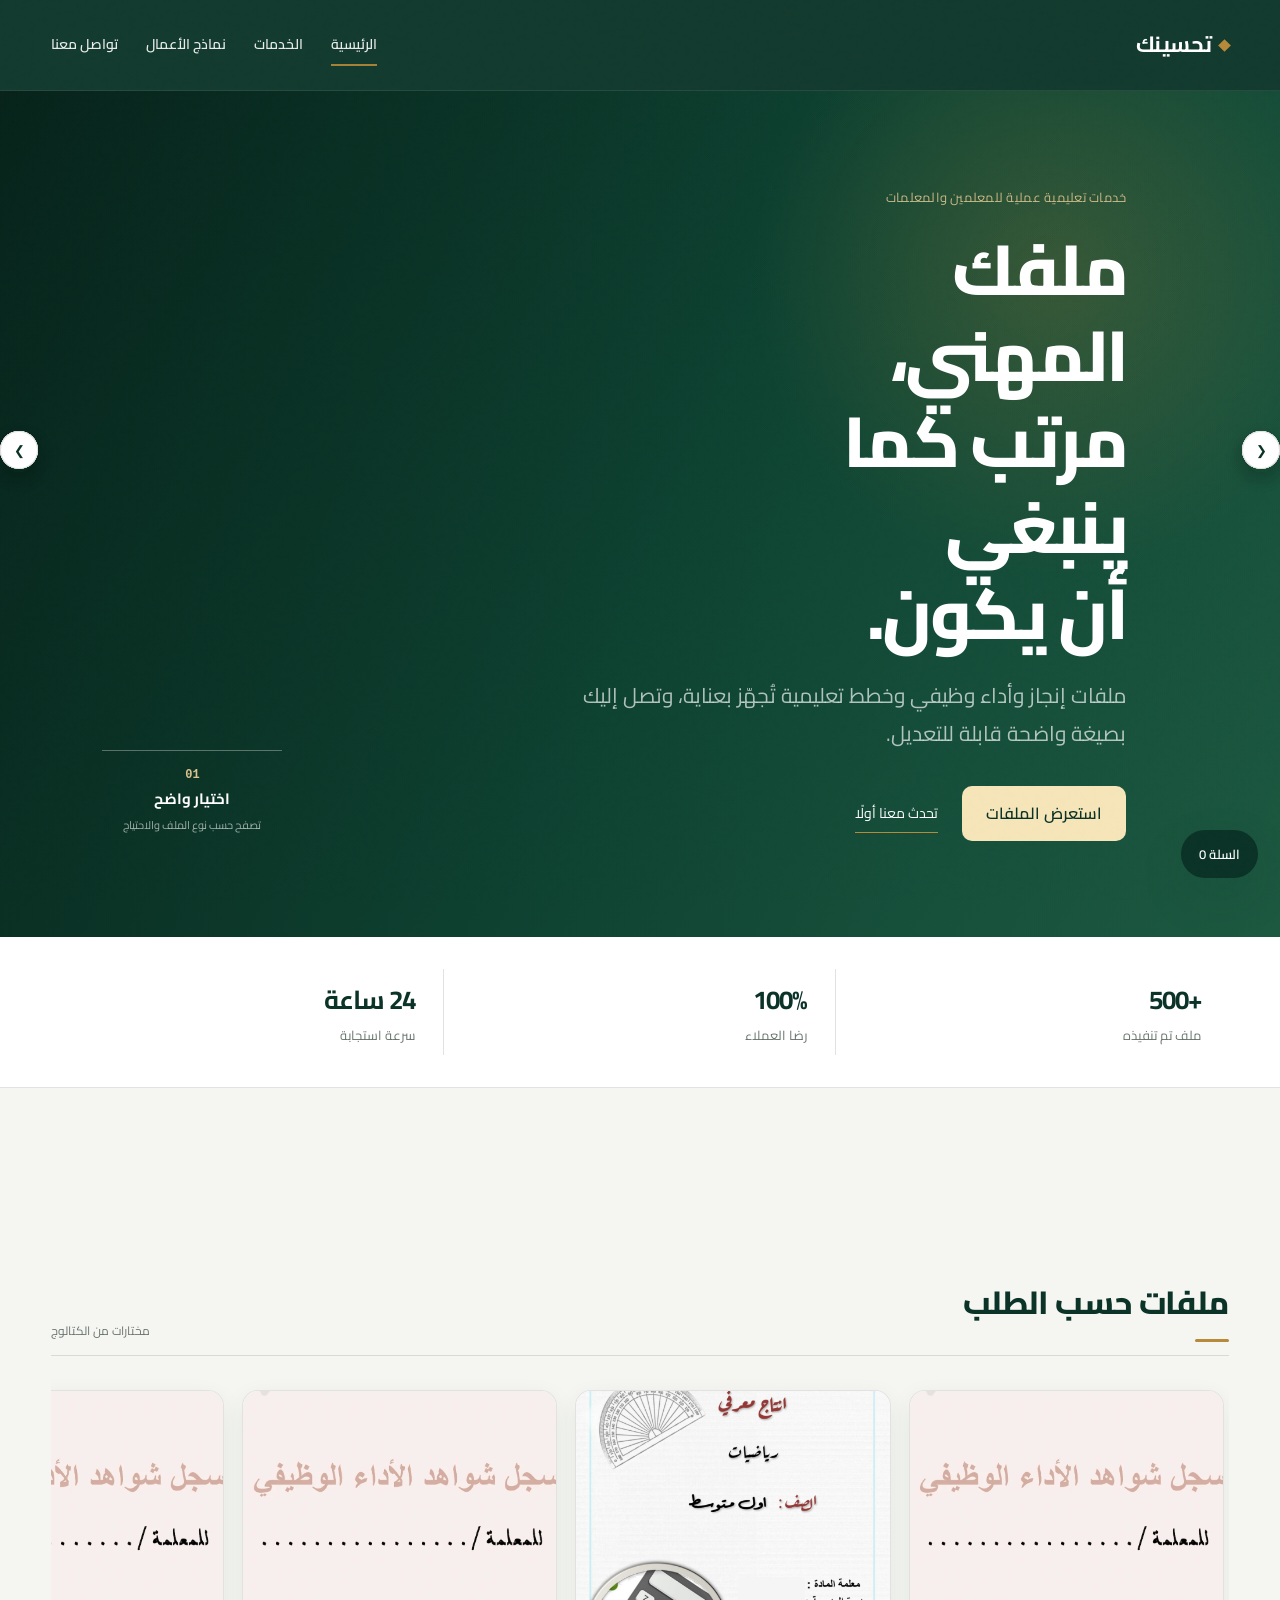
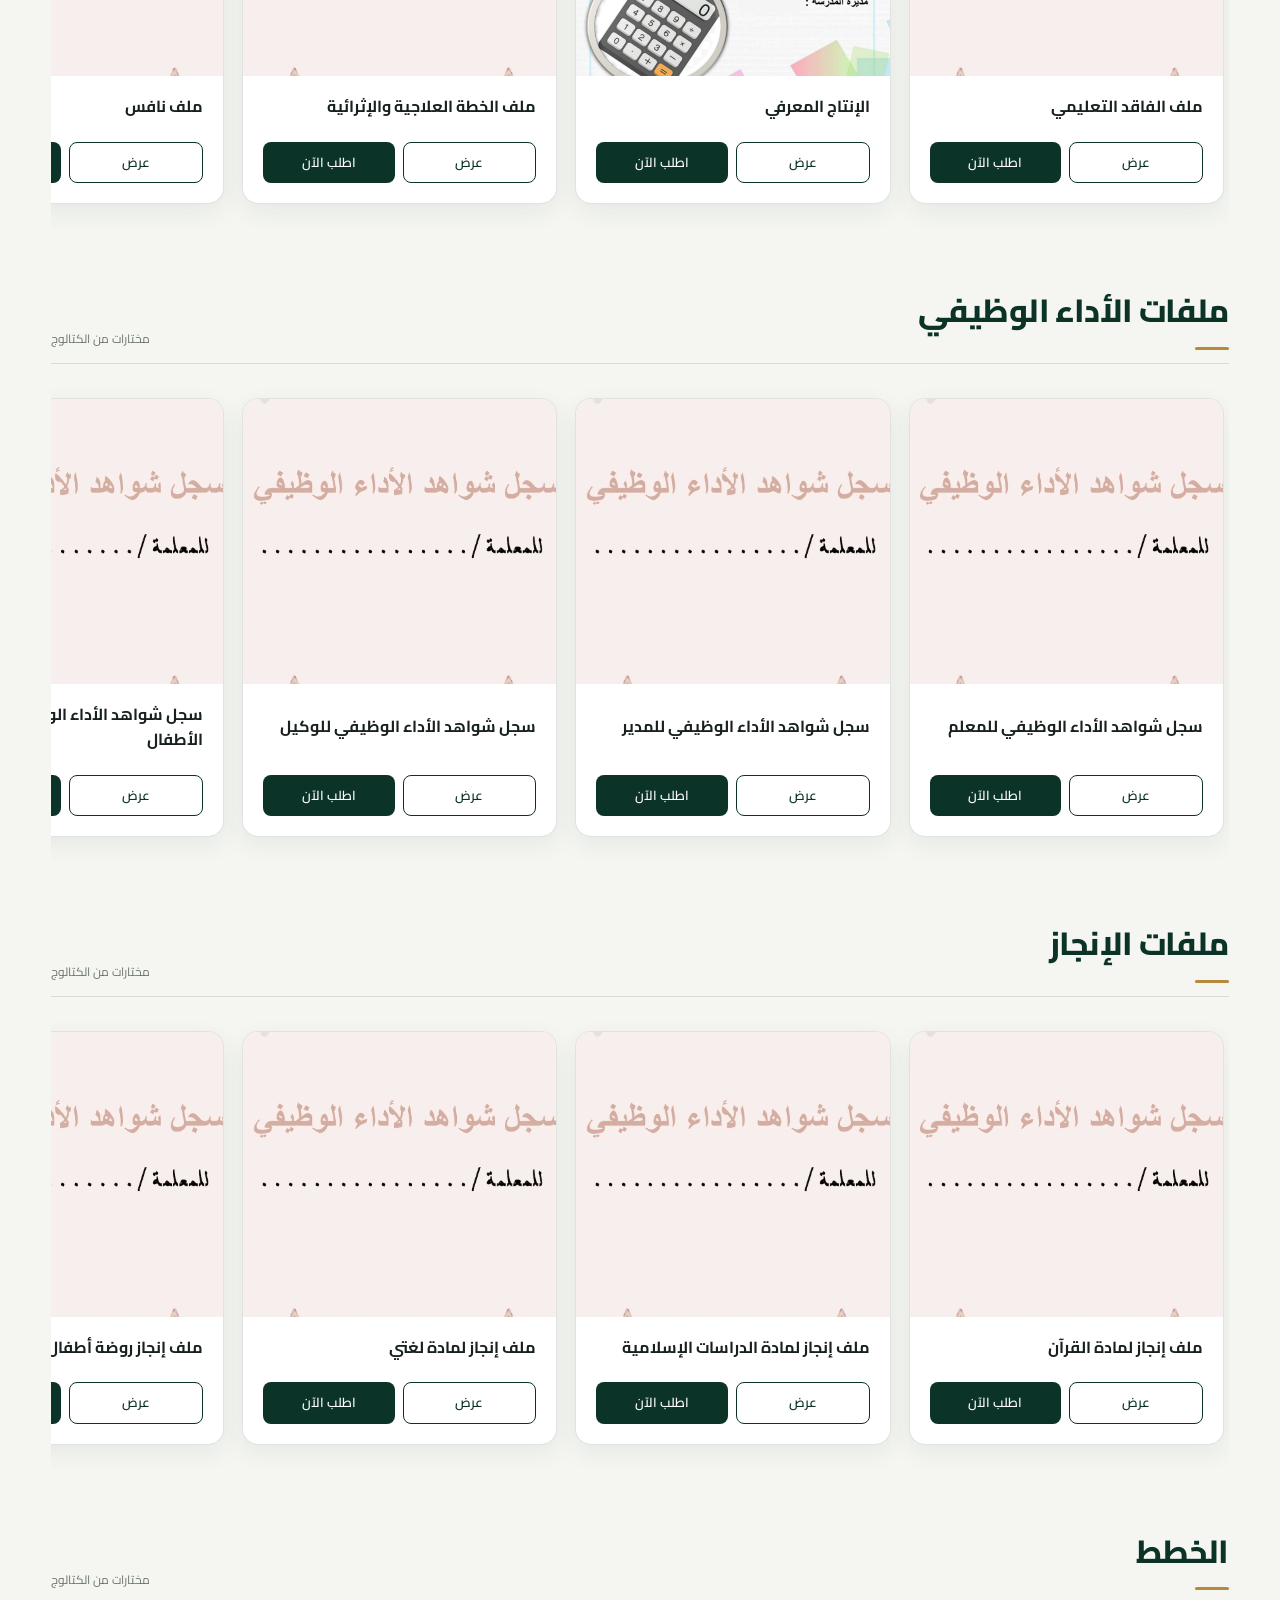
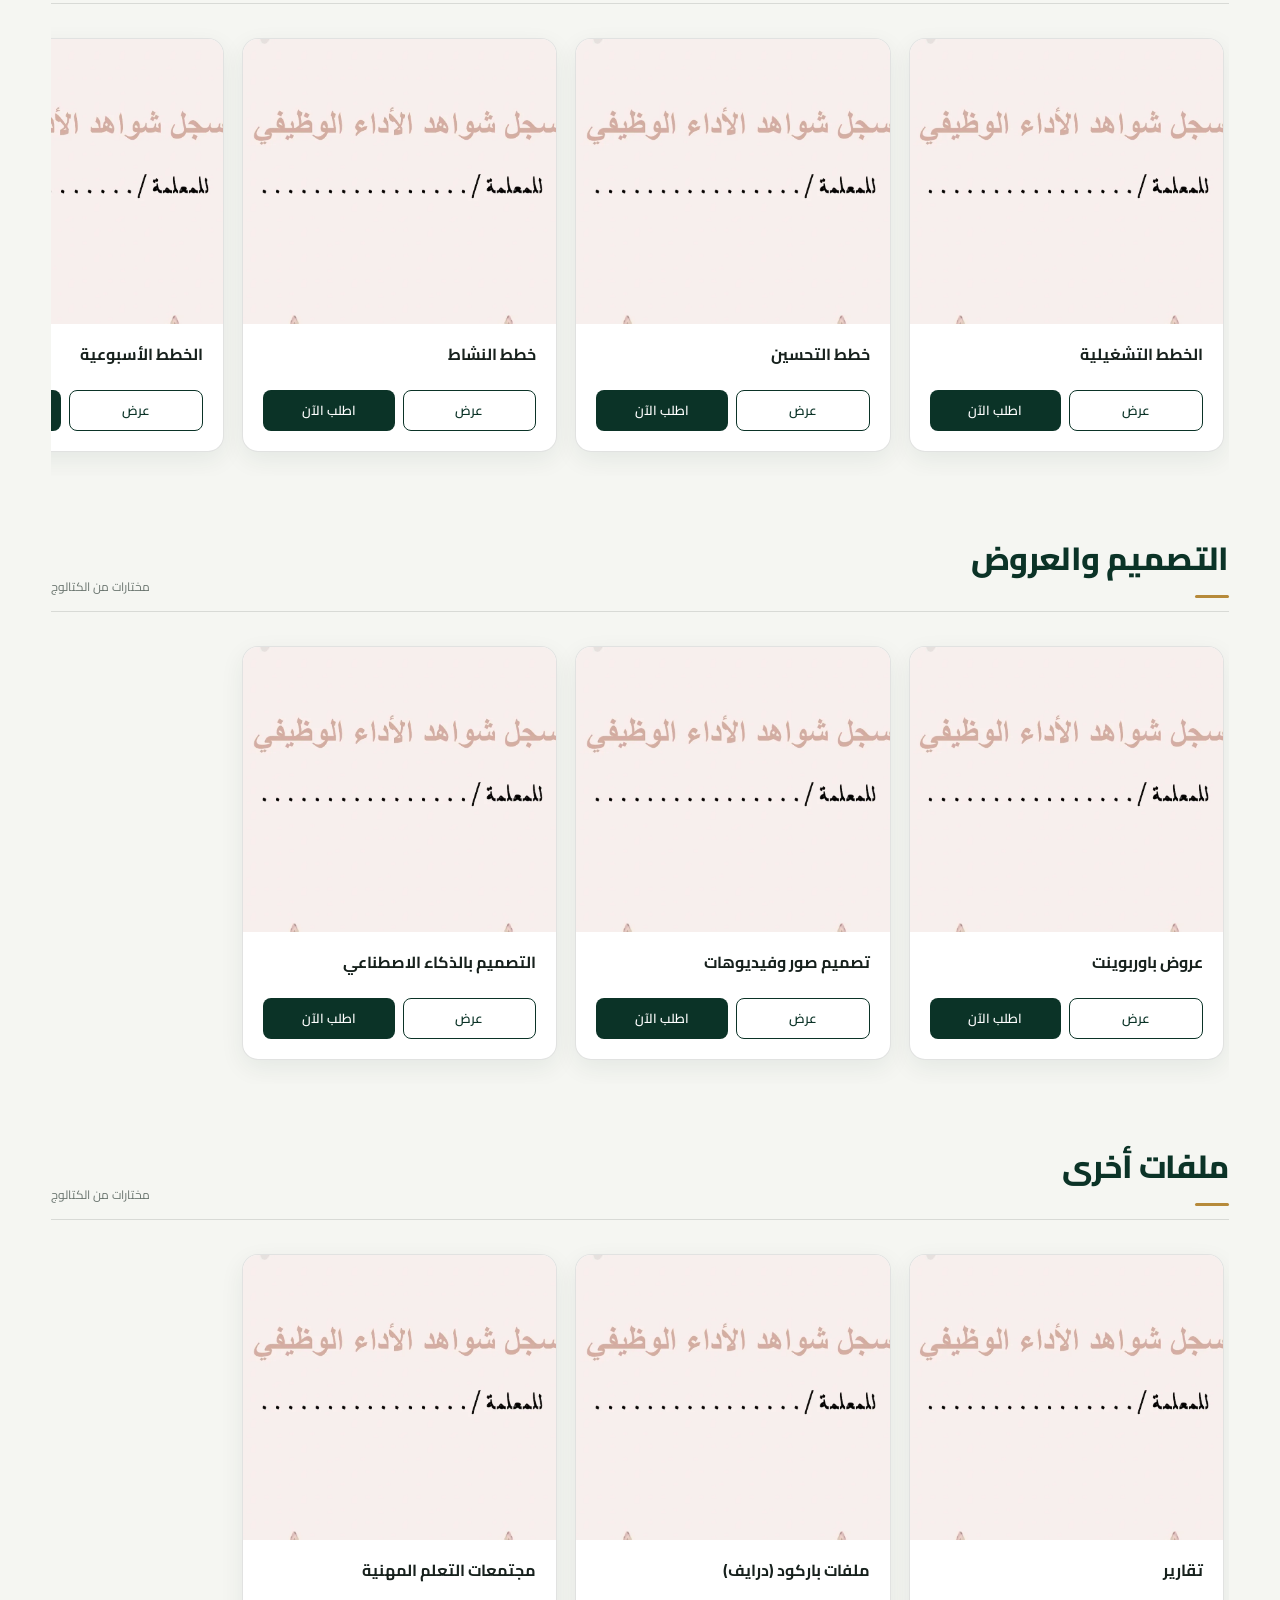
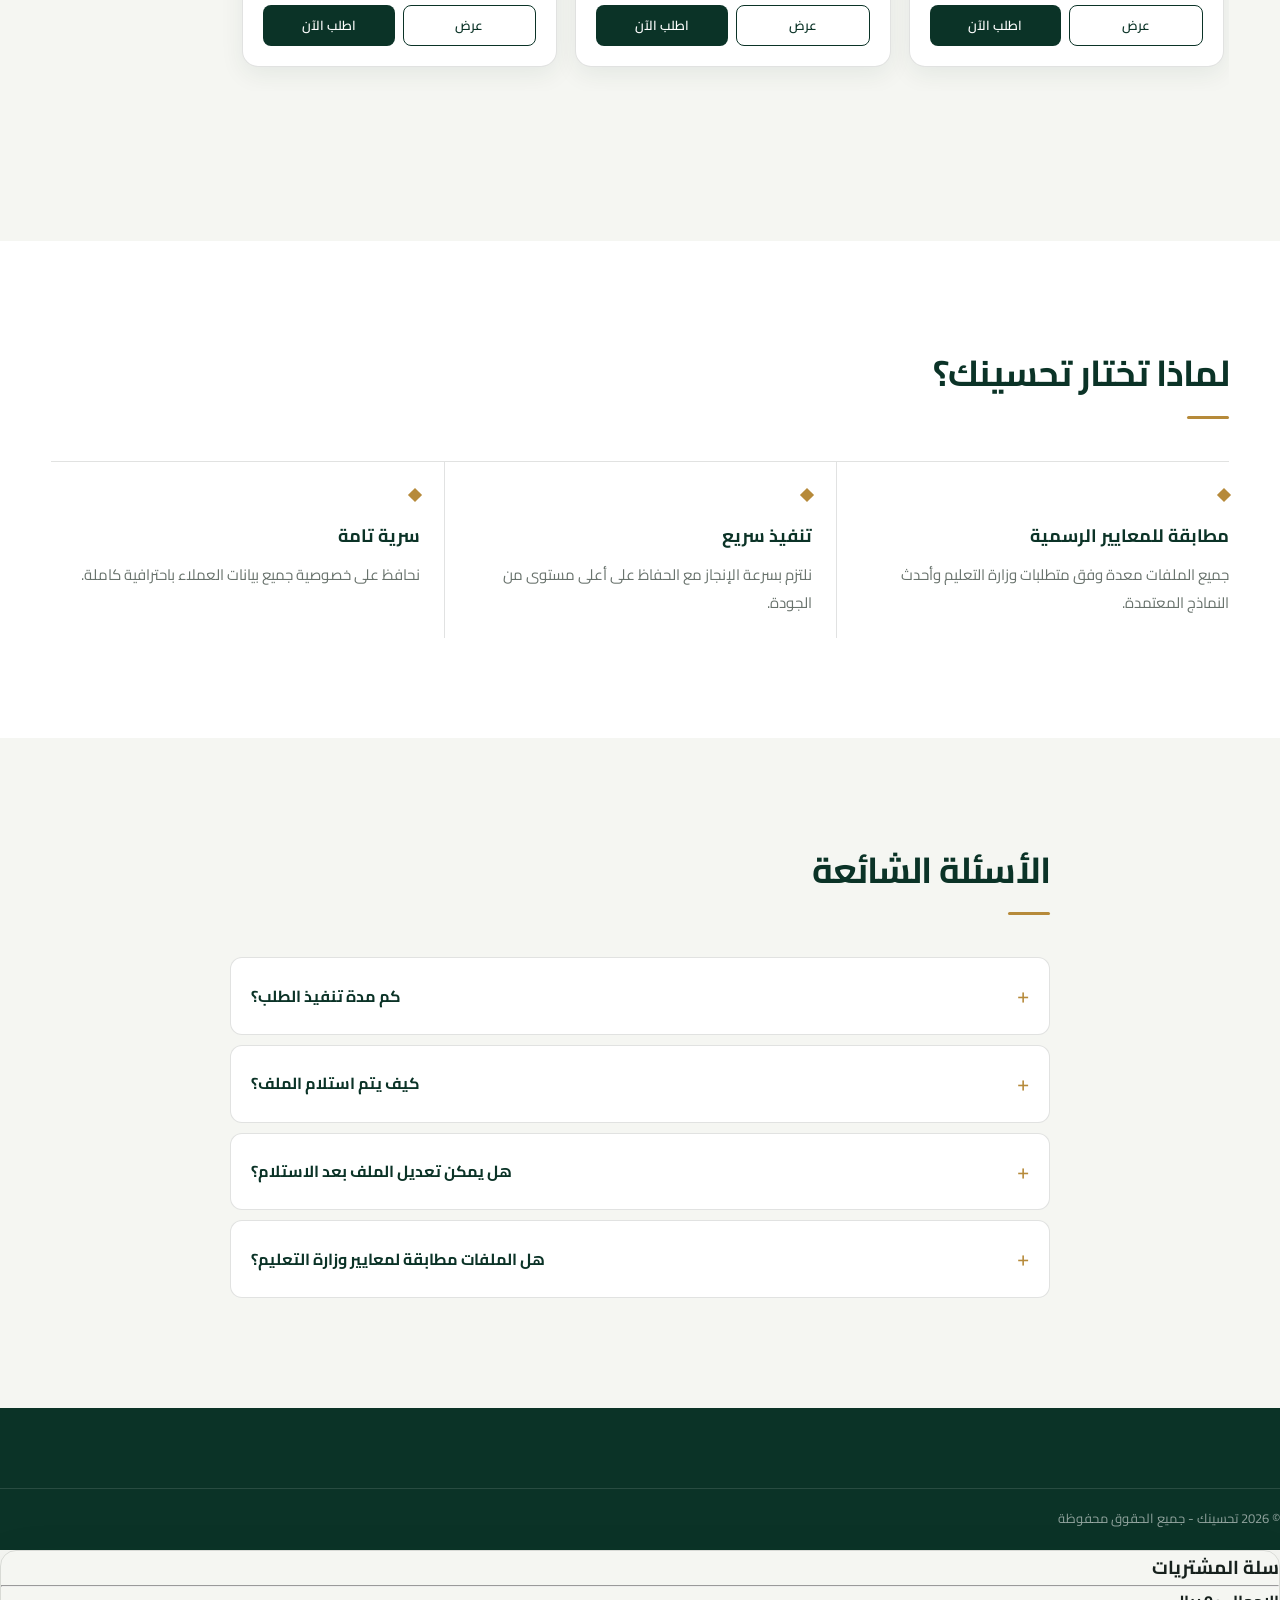
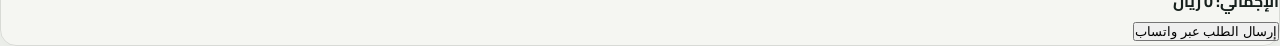
==== commit 8870a412: "Apply design taste v1 storefront redesign" ====
--- a/index.html
+++ b/index.html
@@ -6,9 +6,15 @@
 
 <title>تحسينك | ملفات إنجاز وأداء وظيفي للمعلمين في السعودية</title>
 
-<meta name="description" content="متجر خدمات تعليمية احترافية للمعلمين والمعلمات في السعودية. ملفات إنجاز، أداء وظيفي، وتحضير دروس مع طلب مباشر عبر واتساب.">
-
-<link href="https://fonts.googleapis.com/css2?family=Cairo:wght@400;600;700&display=swap" rel="stylesheet">
+<meta name="description" content="تحسينك يقدم ملفات إنجاز وأداء وظيفي وخدمات تعليمية منظمة للمعلمين والمعلمات في السعودية، مع طلب مباشر عبر واتساب.">
+<meta name="theme-color" content="#0b3327">
+<meta property="og:title" content="تحسينك | خدمات وملفات تعليمية للمعلمين">
+<meta property="og:description" content="ملفات إنجاز وأداء وظيفي وخدمات تعليمية منظمة، جاهزة للتخصيص والطلب المباشر.">
+<meta property="og:type" content="website">
+<link rel="canonical" href="https://thseenk100-del.github.io/T/">
+<link rel="icon" href="favicon.svg" type="image/svg+xml">
+
+<link href="https://fonts.googleapis.com/css2?family=Cairo:wght@400;500;600;700&display=swap" rel="stylesheet">
 <link rel="stylesheet" href="css/styles.css">
 
 <style>
@@ -23,8 +29,9 @@
 <header class="navbar">
   <div class="container nav-container">
     <div class="logo"><span>تحسينك</span></div>
-    <nav class="nav-links">
-      <a href="#">الرئيسية</a>
+    <button class="menu-toggle" id="menuToggle" aria-label="فتح القائمة" aria-expanded="false" type="button">القائمة</button>
+    <nav class="nav-links" id="siteNav">
+      <a href="#" aria-current="page">الرئيسية</a>
       <a href="#services">الخدمات</a>
       <a href="products.html">نماذج الأعمال</a>
       <a href="contact.html">تواصل معنا</a>
@@ -33,14 +40,20 @@
 </header>
 
 <!-- HERO -->
-<section class="hero">
+<section class="hero hero-home">
   <div class="overlay"></div>
   <div class="hero-content">
-    <h1>ملفات إنجاز وأداء وظيفي احترافية للمعلمين في السعودية</h1>
-    <p>اختر خدمتك واطلبها بسهولة عبر واتساب</p>
-  </div>
+    <p class="eyebrow">خدمات تعليمية عملية للمعلمين والمعلمات</p>
+    <h1>ملفك المهني، مرتب كما ينبغي أن يكون.</h1>
+    <p>ملفات إنجاز وأداء وظيفي وخطط تعليمية تُجهّز بعناية، وتصل إليك بصيغة واضحة قابلة للتعديل.</p>
+    <div class="hero-actions">
+      <a class="btn-primary" href="#services">استعرض الملفات</a>
+      <a class="text-link" href="https://wa.me/966551961517?text=السلام عليكم، أحتاج مساعدة في اختيار الخدمة المناسبة" target="_blank" rel="noreferrer">تحدث معنا أولًا</a>
+    </div>
+  </div>
+  <div class="hero-note"><span>01</span><strong>اختيار واضح</strong><small>تصفح حسب نوع الملف والاحتياج</small></div>
 </section>
-<section style="background:#fff; padding:40px 0;">
+<section class="trust-strip">
   <div class="container" style="display:flex; justify-content:space-around; text-align:center; flex-wrap:wrap; gap:20px;">
     
     <div>
@@ -150,7 +163,7 @@
 </footer>
 
 <!-- CART -->
-<div class="cart-box" onclick="toggleCart()">🛒 السلة (<span id="cartCount">0</span>)</div>
+<button class="cart-box" onclick="toggleCart()" type="button" aria-label="فتح سلة المشتريات">السلة <span id="cartCount">0</span></button>
 
 <div class="cart-panel" id="cartPanel">
   <h3>سلة المشتريات</h3>
@@ -266,7 +279,14 @@
     container.appendChild(section);
   });
 
-  document.querySelectorAll(".product-thumb").forEach(img => startSlider(img));
+  document.querySelectorAll(".product-thumb").forEach(img => {
+    img.addEventListener("error", () => {
+      if (img.dataset.fallback) return;
+      img.dataset.fallback = "true";
+      img.src = "images/products/product1/1.webp";
+    }, { once: true });
+    startSlider(img);
+  });
 
   document.querySelectorAll(".scroll-btn.left").forEach(btn=>{
     btn.addEventListener("click", function(){
@@ -419,7 +439,8 @@
   </a>
 
 </div>
-  <script>
+  <script src="js/main.js"></script>
+<script>
 window.addEventListener("scroll", function(){
 
   const buttons = document.querySelector(".floating-buttons");
--- a/css/styles.css
+++ b/css/styles.css
@@ -829,3 +829,124 @@
     linear-gradient(120deg,#0b3327 0%,#155b43 58%,#274d3d 100%);
 }
 .hero-short{min-height:clamp(360px,50vh,520px);}
+
+
+/* =========================================================
+   design-taste-frontend-v1 pass: Arabic RTL storefront system
+   Variance 8 · Motion 6 · Density 4
+   ========================================================= */
+:root{
+  --bg:#f5f6f2;
+  --surface:#fff;
+  --surface-2:#e8eee8;
+  --ink:#17211d;
+  --muted:#69746e;
+  --line:rgba(23,33,29,.13);
+  --primary:#0b3327;
+  --primary-2:#155b43;
+  --accent:#b68a3a;
+  --success:#2f7650;
+  --warning:#a87928;
+  --error:#a4483e;
+  --info:#316982;
+  --radius-sm:8px;
+  --radius-md:16px;
+  --radius-lg:28px;
+  --shadow-soft:0 18px 50px rgba(11,51,39,.10);
+}
+body{background:var(--bg);color:var(--ink);overflow-x:hidden;}
+body::before{opacity:.018;}
+.navbar{background:rgba(11,51,39,.96);}
+.navbar.scrolled{background:rgba(255,255,255,.96);}
+.menu-toggle{display:none;background:transparent;border:1px solid rgba(255,255,255,.28);color:#fff;border-radius:var(--radius-sm);padding:8px 12px;font:inherit;font-size:12px;cursor:pointer;}
+.navbar.scrolled .menu-toggle{color:var(--primary);border-color:var(--line);}
+.hero-home{min-height:clamp(590px,78vh,820px);justify-content:flex-start;overflow:hidden;background:radial-gradient(circle at 82% 22%,rgba(182,138,58,.24),transparent 24%),linear-gradient(120deg,#08271e 0%,#0f4735 53%,#1e5b43 100%);}
+.hero-home .overlay{background:linear-gradient(90deg,rgba(7,28,21,.18),rgba(7,28,21,.02));}
+.hero-home .hero-content{margin-right:0;margin-left:10%;width:min(48%,650px);text-align:right;position:relative;z-index:2;}
+.eyebrow{color:#dcc48f!important;font-size:13px!important;letter-spacing:.02em;margin-bottom:18px;}
+.hero-home h1{font-size:clamp(38px,5.5vw,76px);max-width:10ch;line-height:1.22;letter-spacing:-2.4px;margin-bottom:20px;}
+.hero-home .hero-content>p:not(.eyebrow){max-width:38rem;color:rgba(255,255,255,.74);}
+.hero-actions{display:flex;align-items:center;gap:24px;margin-top:34px;}
+.hero-actions .btn-primary{padding:13px 24px;}
+.text-link{color:#f5e5b9;position:relative;font-size:14px;}
+.text-link::after{content:"";position:absolute;right:0;bottom:-7px;width:100%;height:1px;background:var(--accent);transform-origin:right;transition:transform .25s ease;}
+.text-link:hover::after{transform:scaleX(.45);}
+.hero-note{position:absolute;left:8%;bottom:12%;z-index:2;width:180px;padding-top:18px;border-top:1px solid rgba(255,255,255,.32);display:grid;gap:4px;color:#fff;}
+.hero-note span{font:600 12px/1 monospace;color:#dcc48f;}
+.hero-note strong{font-size:15px;}
+.hero-note small{font-size:11px;color:rgba(255,255,255,.62);}
+.trust-strip{background:var(--surface);padding:32px 0!important;border-bottom:1px solid var(--line);}
+.trust-strip .container{display:grid!important;grid-template-columns:repeat(3,1fr);gap:0!important;}
+.trust-strip .container>div{text-align:right!important;padding:8px 28px;border-right:1px solid var(--line);}
+.trust-strip .container>div:first-child{border-right:0;}
+.trust-strip h3{color:var(--primary)!important;font-size:26px;letter-spacing:-1px;}
+.trust-strip p{color:var(--muted);font-size:13px;}
+#services{padding-top:92px;}
+.category-title{display:flex;align-items:end;justify-content:space-between;}
+.category-title h2{margin:0;}
+.category-title::before{content:"مختارات من الكتالوج";order:2;color:var(--muted);font-size:12px;}
+.product-card{flex-basis:clamp(255px,27%,342px);border-radius:var(--radius-md);}
+.product-card h3{font-size:16px;font-weight:700;}
+.product-actions a{min-height:36px;display:grid;place-items:center;}
+.cart-box{position:fixed;right:22px;bottom:22px;z-index:1200;background:var(--primary);color:#fff;border:0;border-radius:999px;padding:12px 18px;font:600 13px Cairo,sans-serif;box-shadow:var(--shadow-soft);cursor:pointer;transition:transform .25s cubic-bezier(.16,1,.3,1),background .25s ease;}
+.cart-box:hover{background:var(--primary-2);transform:translateY(-3px);}
+.cart-box:active{transform:translateY(1px) scale(.98);}
+.cart-panel{border:1px solid var(--line)!important;border-radius:var(--radius-md)!important;box-shadow:var(--shadow-soft)!important;}
+.footer{background:var(--primary);}
+
+/* Shared page composition */
+.hero-short .hero-content{text-align:right;margin-right:0;margin-left:10%;width:min(48%,650px);}
+.hero-short h1{max-width:12ch;text-wrap:balance;}
+.portfolio-grid{grid-template-columns:1.35fr 1fr 1fr!important;gap:36px!important;align-items:start;}
+.portfolio-card:nth-child(2){margin-top:72px;}.portfolio-card:nth-child(3){margin-top:28px;}.portfolio-card:nth-child(4){margin-top:96px;}
+.portfolio-image{border-radius:var(--radius-md)!important;box-shadow:none!important;border:1px solid var(--line);background:var(--surface-2);}
+.portfolio-card h3{text-align:right;margin-top:14px;font-size:17px;}
+.portfolio-overlay{background:rgba(11,51,39,.82)!important;}
+.features-grid{display:grid;grid-template-columns:1.35fr 1fr 1fr;gap:0;border-top:1px solid var(--line);}
+.feature{padding:28px 26px;border-left:1px solid var(--line);text-align:right;}
+.feature:first-child{padding-right:0;}.feature:last-child{border-left:0;}
+.feature .icon{font-size:0;width:11px;height:11px;background:var(--accent);transform:rotate(45deg);margin-bottom:24px;}
+.feature h3{font-size:20px;color:var(--primary);margin-bottom:10px;}.feature p{color:var(--muted);font-size:14px;line-height:1.9;margin-bottom:22px;}
+.cta{background:var(--primary)!important;color:#fff;}.btn-light{background:#f5e5b9!important;color:var(--primary)!important;border-radius:var(--radius-sm)!important;}
+
+@media(max-width:768px){
+  .navbar .nav-container{position:relative;}
+  .menu-toggle{display:block;order:2;}
+  .nav-links{position:absolute;top:62px;right:0;left:0;display:grid;gap:0;padding:8px;background:rgba(11,51,39,.98);border:1px solid rgba(255,255,255,.12);border-radius:0 0 var(--radius-md) var(--radius-md);opacity:0;transform:translateY(-8px);pointer-events:none;transition:opacity .25s ease,transform .25s ease;}
+  .nav-links.active{opacity:1;transform:translateY(0);pointer-events:auto;}
+  .nav-links a{padding:12px 14px;border-bottom:1px solid rgba(255,255,255,.1);}
+  .nav-links a:last-child{border-bottom:0;}
+  .navbar.scrolled .nav-links{background:#fff;}.navbar.scrolled .nav-links a{color:var(--primary);border-color:var(--line);}
+  .hero-home,.hero-short{min-height:560px;}
+  .hero-home .hero-content,.hero-short .hero-content{margin:0;width:100%;padding:0 7%;text-align:right;}
+  .hero-home h1{font-size:clamp(38px,11vw,56px);max-width:9ch;}
+  .hero-note{left:7%;bottom:8%;width:150px;}
+  .hero-actions{gap:18px;flex-wrap:wrap;}
+  .trust-strip .container{grid-template-columns:1fr!important;gap:0!important;}
+  .trust-strip .container>div,.trust-strip .container>div:first-child{border-right:0;border-bottom:1px solid var(--line);padding:14px 0;text-align:right!important;}
+  .trust-strip .container>div:last-child{border-bottom:0;}
+  .category-title{display:block;}.category-title::before{display:block;margin-top:8px;}
+  .features-grid,.portfolio-grid{grid-template-columns:1fr!important;gap:0!important;}
+  .feature,.feature:first-child,.feature:last-child{padding:24px 0;border-left:0;border-bottom:1px solid var(--line);}
+  .feature:last-child{border-bottom:0;}
+  .portfolio-card,.portfolio-card:nth-child(2),.portfolio-card:nth-child(3),.portfolio-card:nth-child(4){margin:0 0 34px;}
+  .cart-box{right:14px;bottom:14px;}
+}
+@media(prefers-reduced-motion:reduce){.nav-links,.text-link::after,.cart-box{transition:none!important;}.hero-content{animation:none!important;}}
+
+
+.lightbox button{font:inherit;}.lightbox-close,.lightbox-nav{border:0;background:transparent;color:#fff;cursor:pointer;transition:opacity .2s ease,transform .2s ease;}.lightbox-close:hover,.lightbox-nav:hover{opacity:.72;}.lightbox-nav{position:absolute;top:50%;transform:translateY(-50%);font-size:34px;padding:12px;}.lightbox-nav:hover{transform:translateY(-50%) scale(1.08);}.lightbox-prev{right:24px;}.lightbox-next{left:24px;}
+
+
+/* Hero containment correction after visual QA */
+.hero-home .hero-content,.hero-short .hero-content{box-sizing:border-box;margin-right:10%;margin-left:0;width:min(52%,650px);padding-inline:2%;}
+@media(max-width:768px){.hero-home .hero-content,.hero-short .hero-content{margin:0;width:100%;padding:0 7%;}}
+
+
+@media(max-width:768px){.hero-home .hero-actions .btn-primary{background:#f5e5b9;color:var(--primary)!important;}.hero-home .text-link{color:#fff;}.hero-home .hero-content>p:not(.eyebrow){color:rgba(255,255,255,.88);}}
+
+
+.hero-home h1{color:#fff;}.hero-home .hero-actions .btn-primary{background:#f5e5b9;color:var(--primary)!important;}.hero-home .text-link{color:#fff;}
+
+
+.hero-home .overlay{background:linear-gradient(90deg,rgba(7,28,21,.28),rgba(7,28,21,.04) 72%)!important;}
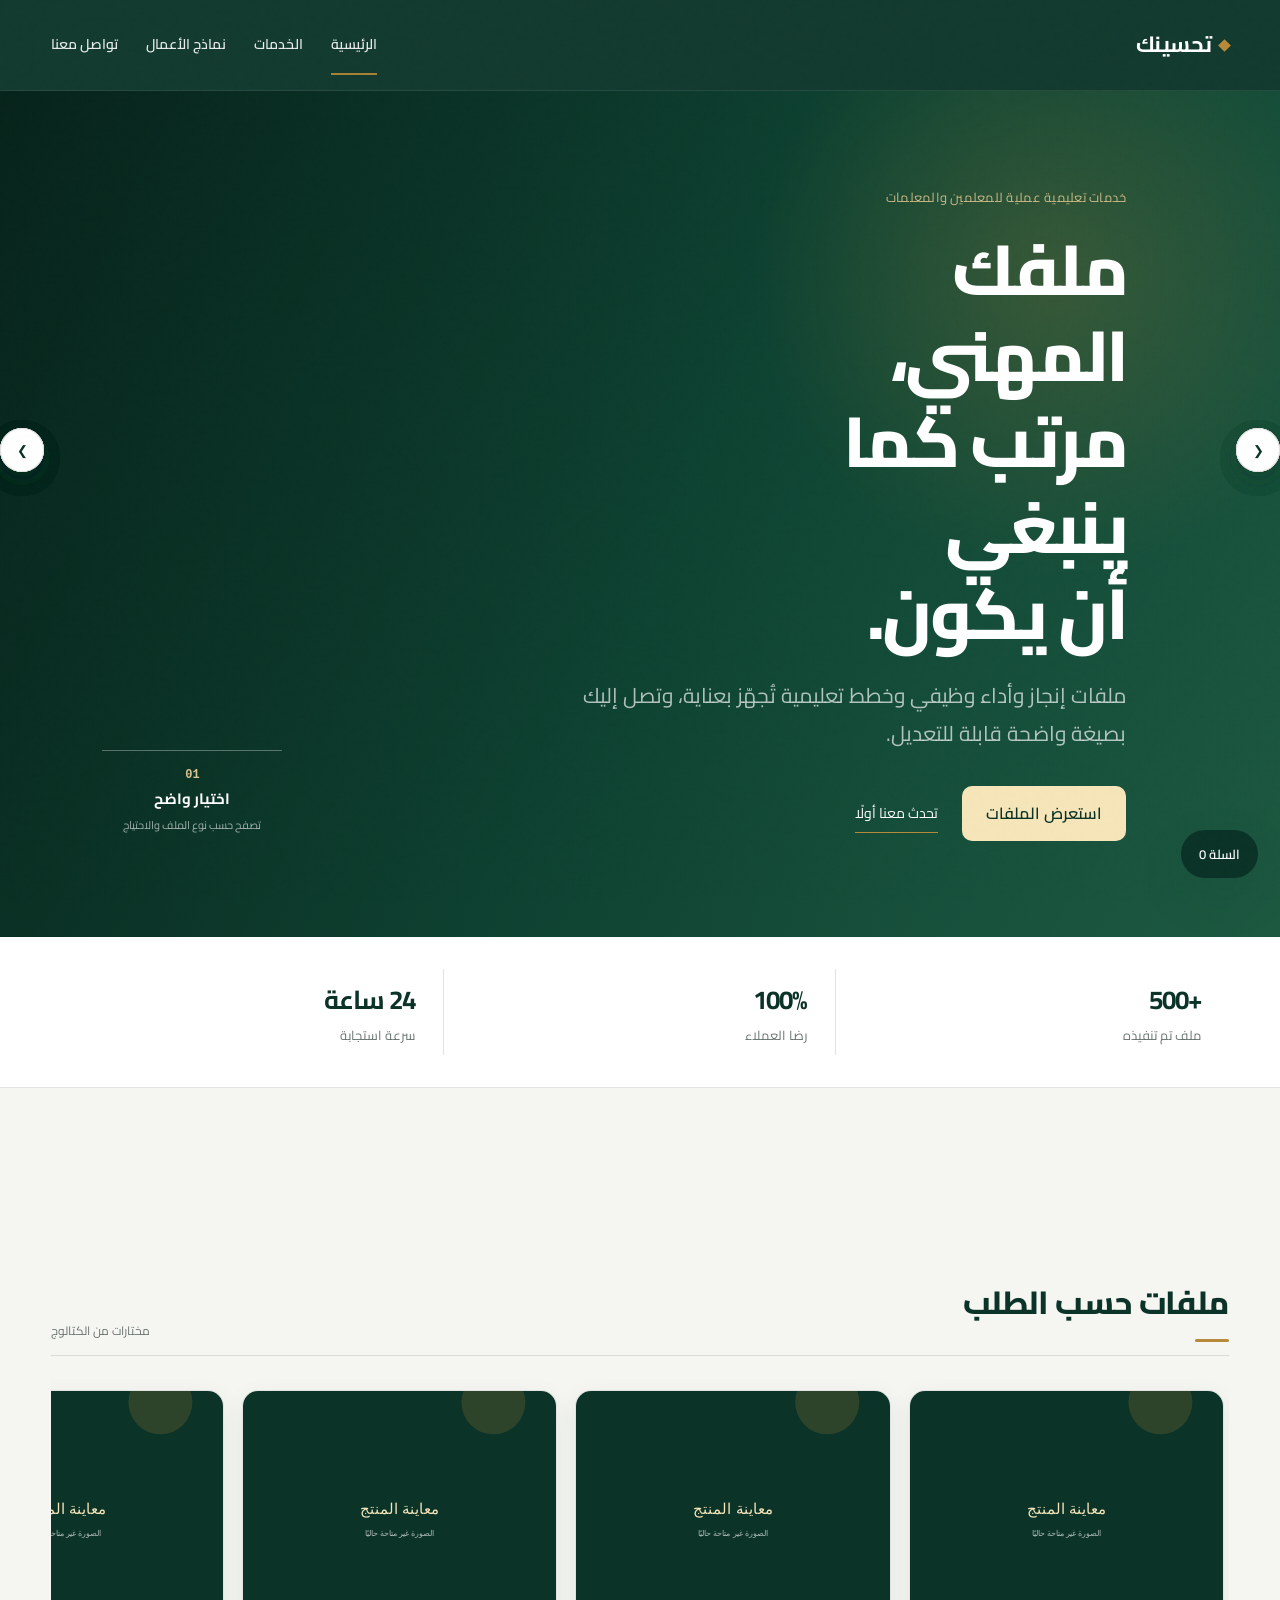
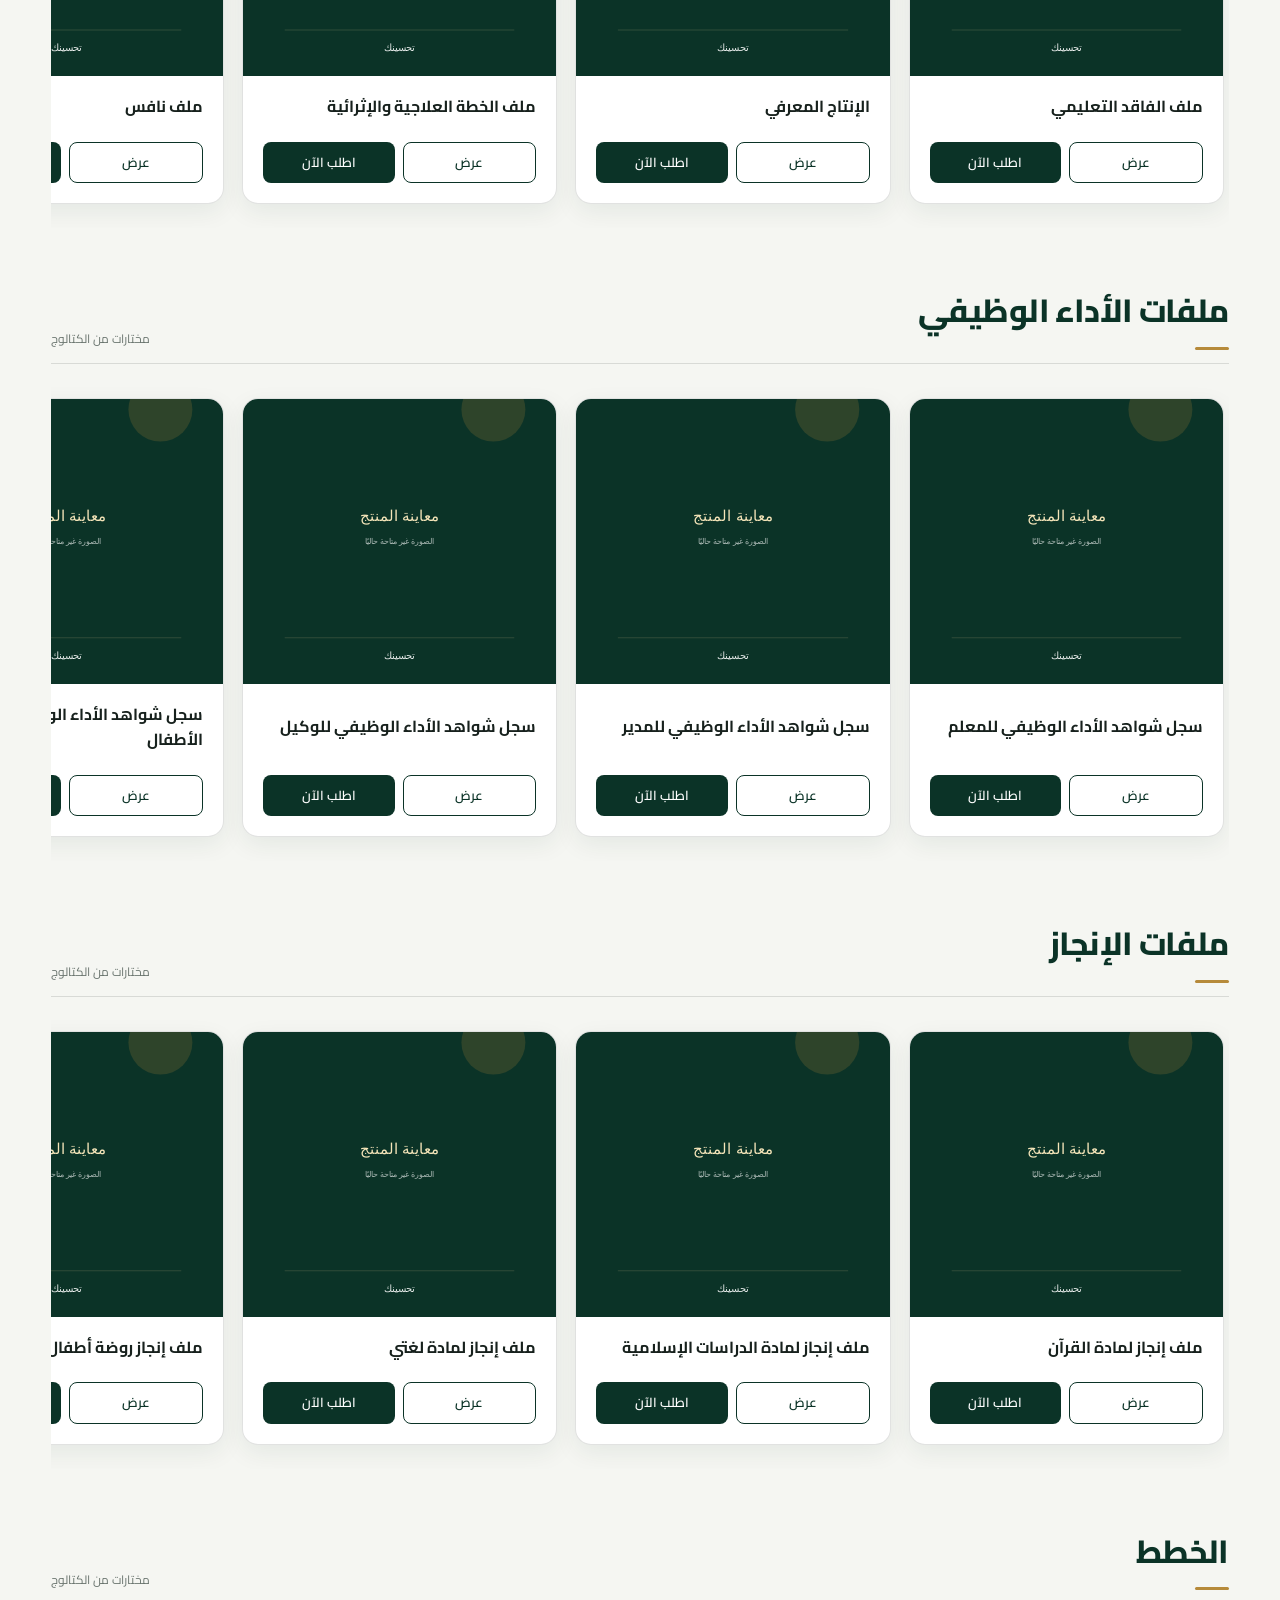
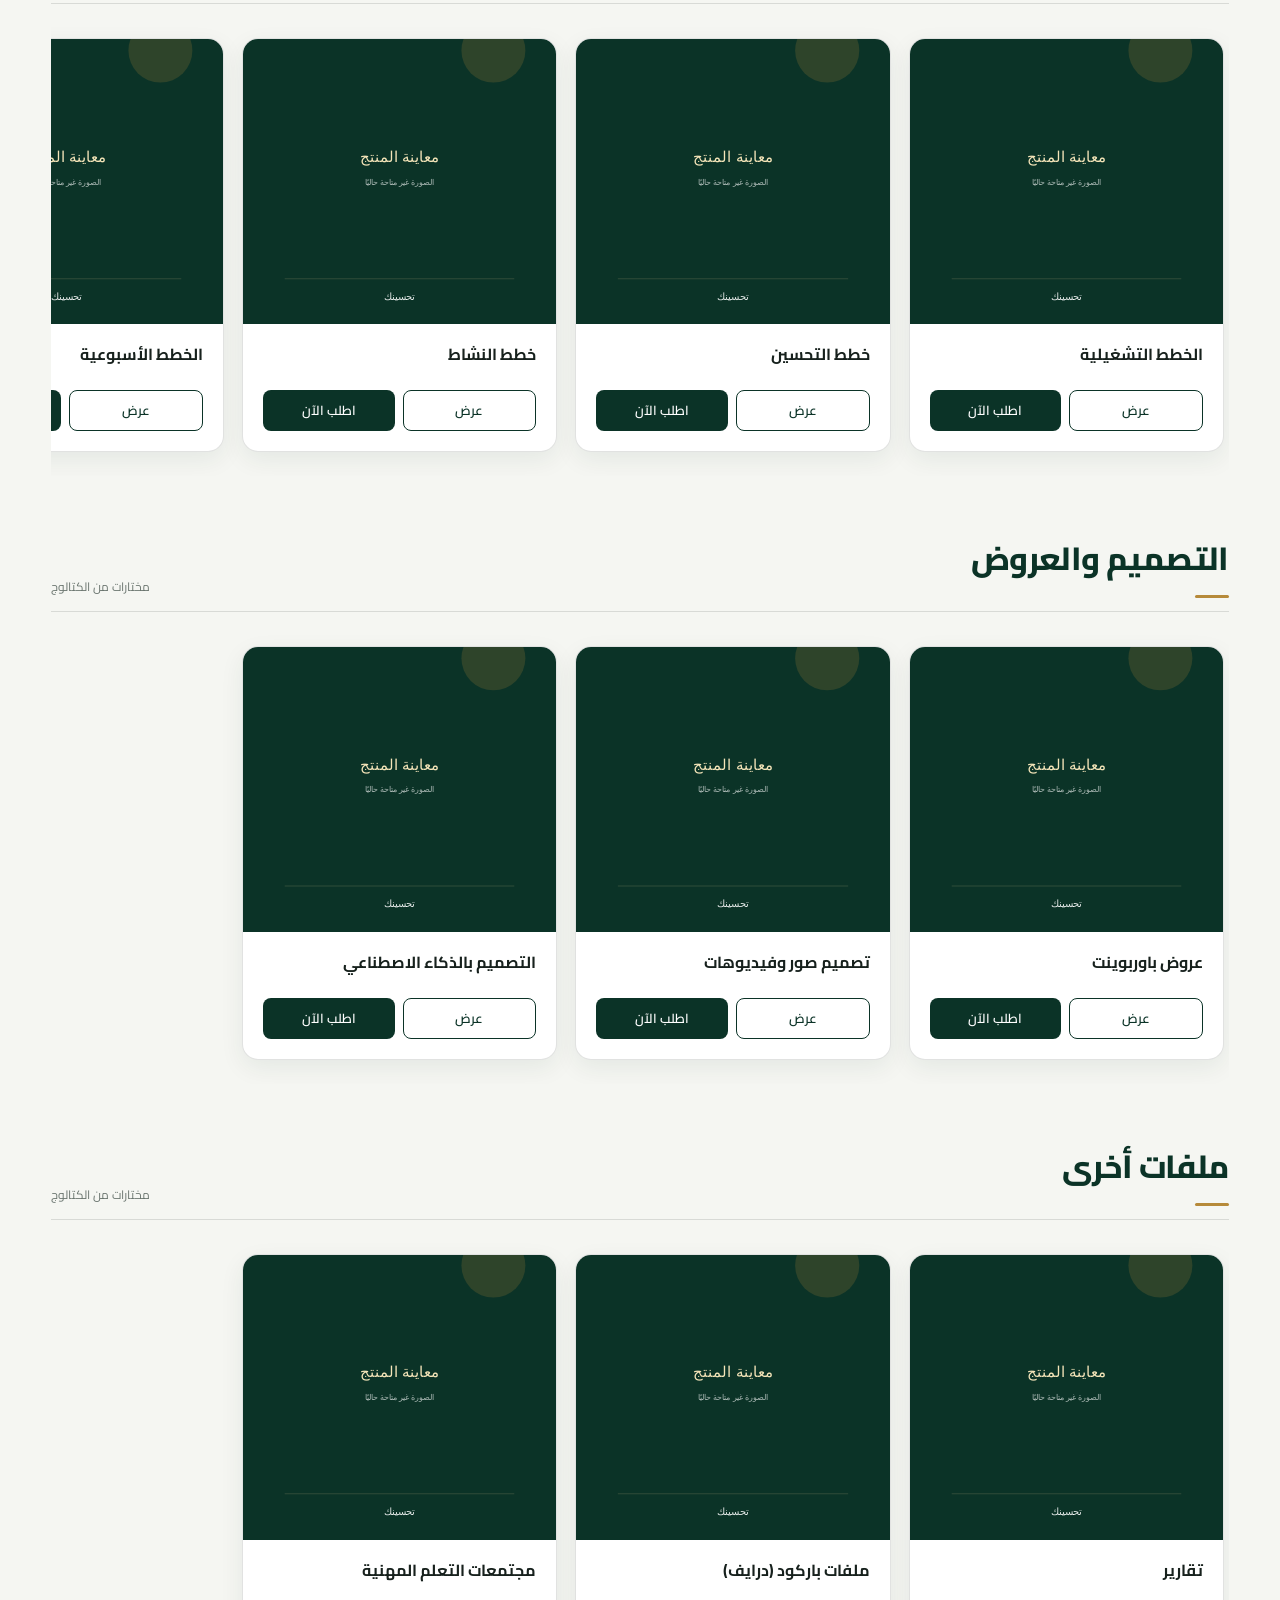
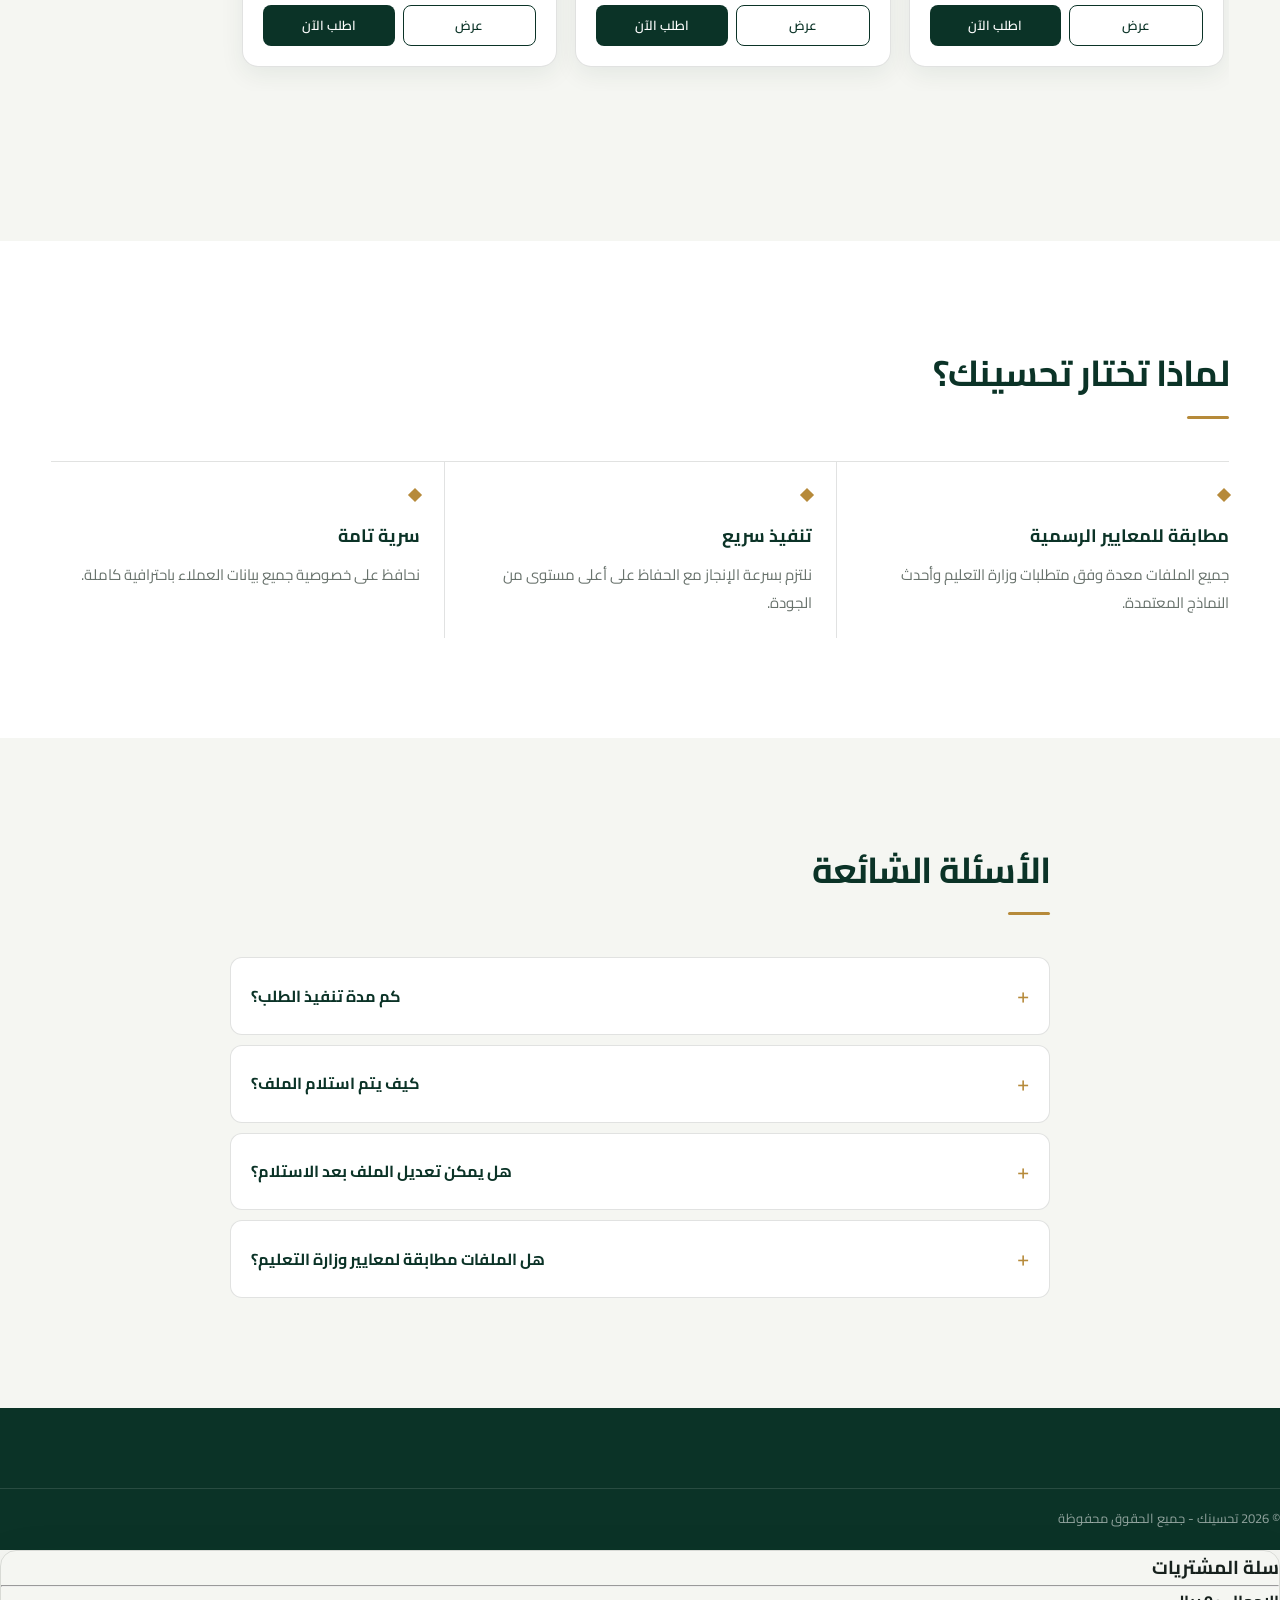
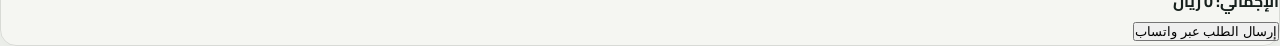
==== commit 96529aa5: "Polish visual hierarchy and product imagery" ====
--- a/index.html
+++ b/index.html
@@ -245,10 +245,9 @@
           ${items.map(item => `
             <div class="product-card">
 
-              <img 
+              <img
   class="product-thumb"
-  data-id="${item.id}"
-  src="images/products/product${item.id}/1.webp"
+  src="${Array.isArray(item.media) && item.media[0] ? item.media[0] : 'images/product-placeholder.svg'}"
   alt="${item.name}"
   loading="lazy"
 >
@@ -283,9 +282,8 @@
     img.addEventListener("error", () => {
       if (img.dataset.fallback) return;
       img.dataset.fallback = "true";
-      img.src = "images/products/product1/1.webp";
+      img.src = "images/product-placeholder.svg";
     }, { once: true });
-    startSlider(img);
   });
 
   document.querySelectorAll(".scroll-btn.left").forEach(btn=>{
@@ -304,79 +302,6 @@
 
 })
 .catch(err => console.error("JSON Error:", err));
-
-function startSlider(img){
-
-  if(img.dataset.started) return;
-  img.dataset.started = "true";
-
-  const id = img.dataset.id;
-  const basePath = `images/products/product${id}/`;
-  const formats = ["webp","jpg","jpeg","png"];
-
-  let images = [];
-  let index = 1;
-
-  function tryNumber(){
-
-    let formatIndex = 0;
-
-    function tryFormat(){
-
-      if(formatIndex >= formats.length){
-        // لم نجد أي صيغة لهذا الرقم → نبدأ التقليب
-        startLoop();
-        return;
-      }
-
-      const path = `${basePath}${index}.${formats[formatIndex]}`;
-      const test = new Image();
-
-      test.onload = function(){
-        images.push(path);
-        index++;
-        tryNumber();
-      };
-
-      test.onerror = function(){
-        formatIndex++;
-        tryFormat();
-      };
-
-      test.src = path;
-    }
-
-    tryFormat();
-  }
-
-  function startLoop(){
-
-  if(images.length === 0) return;
-
-  img.src = images[0];
-  img.style.transition = "opacity 0.6s ease";
-  img.style.opacity = 1;
-
-  if(images.length === 1) return;
-
-  let current = 0;
-
-  setInterval(()=>{
-
-    current = (current + 1) % images.length;
-
-    img.style.opacity = 0;
-
-    setTimeout(()=>{
-      img.src = images[current];
-      img.style.opacity = 1;
-    },300);
-
-  },4000);
-              }
-
-  tryNumber();
-}
 </script>
 <script>
 document.querySelectorAll(".faq-question").forEach(btn=>{
--- a/css/styles.css
+++ b/css/styles.css
@@ -142,20 +142,6 @@
   backdrop-filter:blur(3px);
 }
 
-.hero-content{
-  animation:fadeUp 1.2s ease forwards;
-}
-
-@keyframes fadeUp{
-  from{
-    opacity:0;
-    transform:translateY(30px);
-  }
-  to{
-    opacity:1;
-    transform:translateY(0);
-  }
-}
 
 .hero h1{
   font-size:48px;
@@ -950,3 +936,27 @@
 
 
 .hero-home .overlay{background:linear-gradient(90deg,rgba(7,28,21,.28),rgba(7,28,21,.04) 72%)!important;}
+
+
+/* Shared accessibility and motion tokens */
+:root{--motion-fast:160ms;--motion-standard:280ms;--header-offset:72px;}
+html{scroll-padding-top:var(--header-offset);}
+:where(a,button,[tabindex="0"]):focus-visible{outline:3px solid var(--accent);outline-offset:4px;}
+button,a{touch-action:manipulation;}
+.reveal-section{opacity:0;transform:translateY(14px);transition:opacity var(--motion-standard) ease,transform var(--motion-standard) ease;}
+.reveal-section.is-visible{opacity:1;transform:none;}
+.back-to-top{position:fixed;left:20px;bottom:20px;z-index:1100;display:grid;place-items:center;width:48px;height:48px;border:1px solid rgba(255,255,255,.2);border-radius:50%;background:var(--primary);color:#fff;cursor:pointer;opacity:0;pointer-events:none;transform:translateY(8px);transition:opacity var(--motion-fast) ease,transform var(--motion-fast) ease,background var(--motion-fast) ease;}
+.back-to-top.is-visible{opacity:1;pointer-events:auto;transform:none;}
+.back-to-top:hover{background:var(--primary-2);}
+@media(max-width:768px){.back-to-top{left:14px;bottom:76px;}.cart-box{bottom:14px;}}
+@media(prefers-reduced-motion:reduce){.reveal-section{opacity:1;transform:none;transition:none;}.back-to-top{transition:none;}}
+
+
+/* Touch target correction from browser QA */
+.nav-links a{min-height:44px;display:inline-flex;align-items:center;}
+.scroll-btn,.lightbox-nav{min-width:44px;min-height:44px;display:grid;place-items:center;}
+@media(max-width:768px){.nav-links a{min-height:48px;}.menu-toggle{min-width:88px;min-height:44px;}}
+
+
+.portfolio-image{aspect-ratio:4 / 5;overflow:hidden;}
+.portfolio-image img{display:block;width:100%;height:100%;object-fit:cover;}
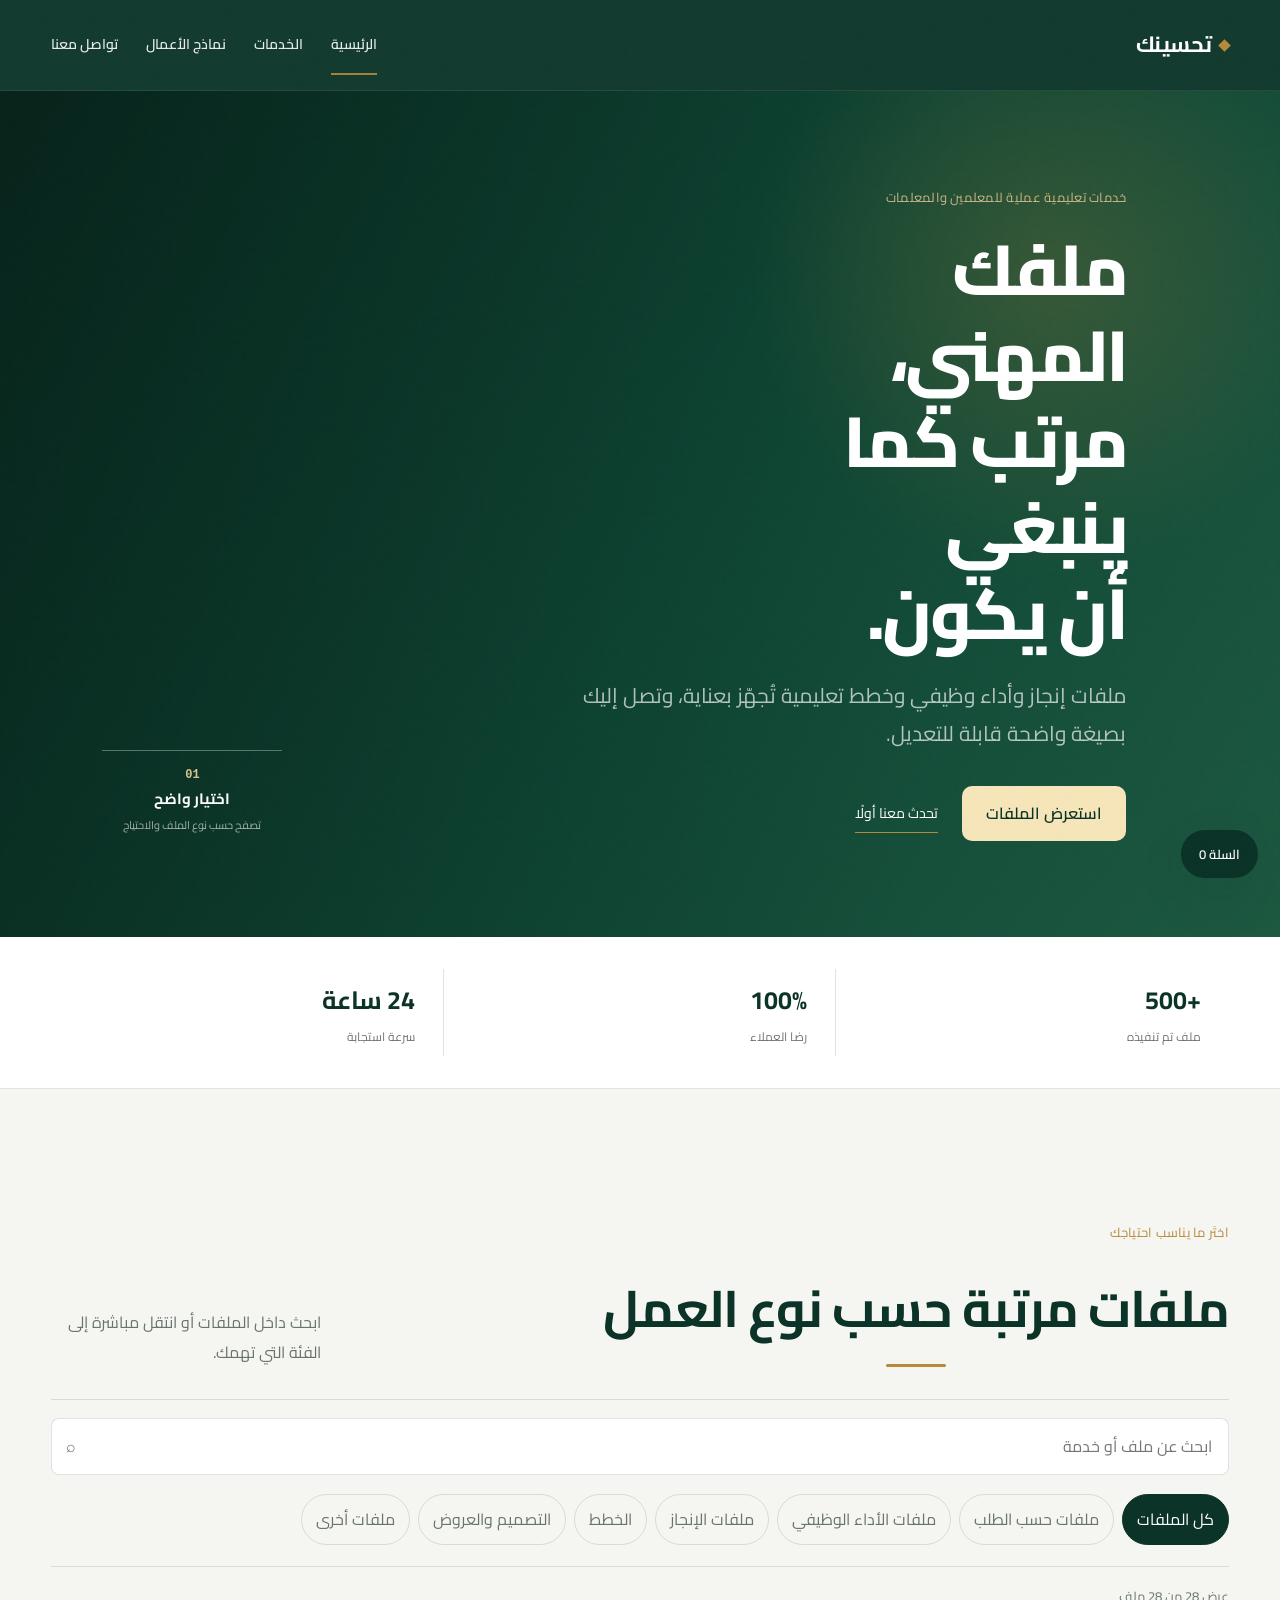
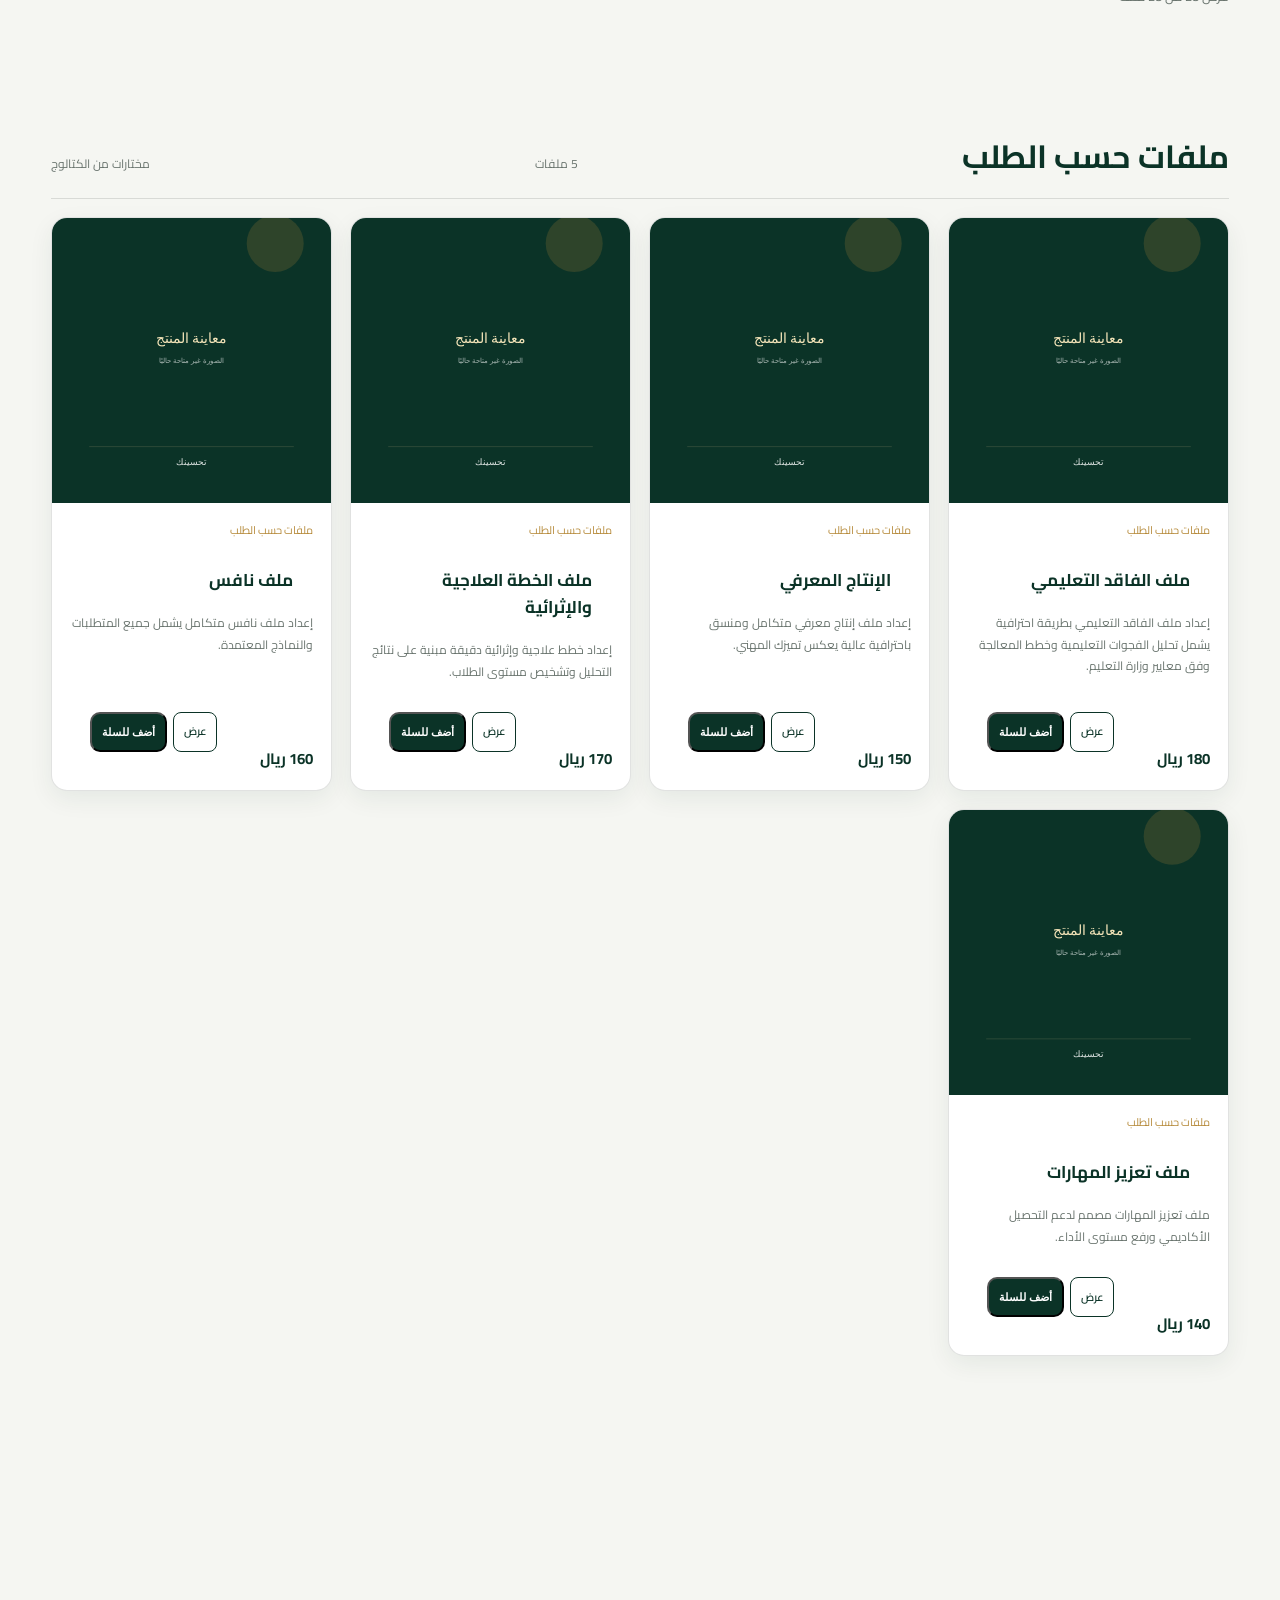
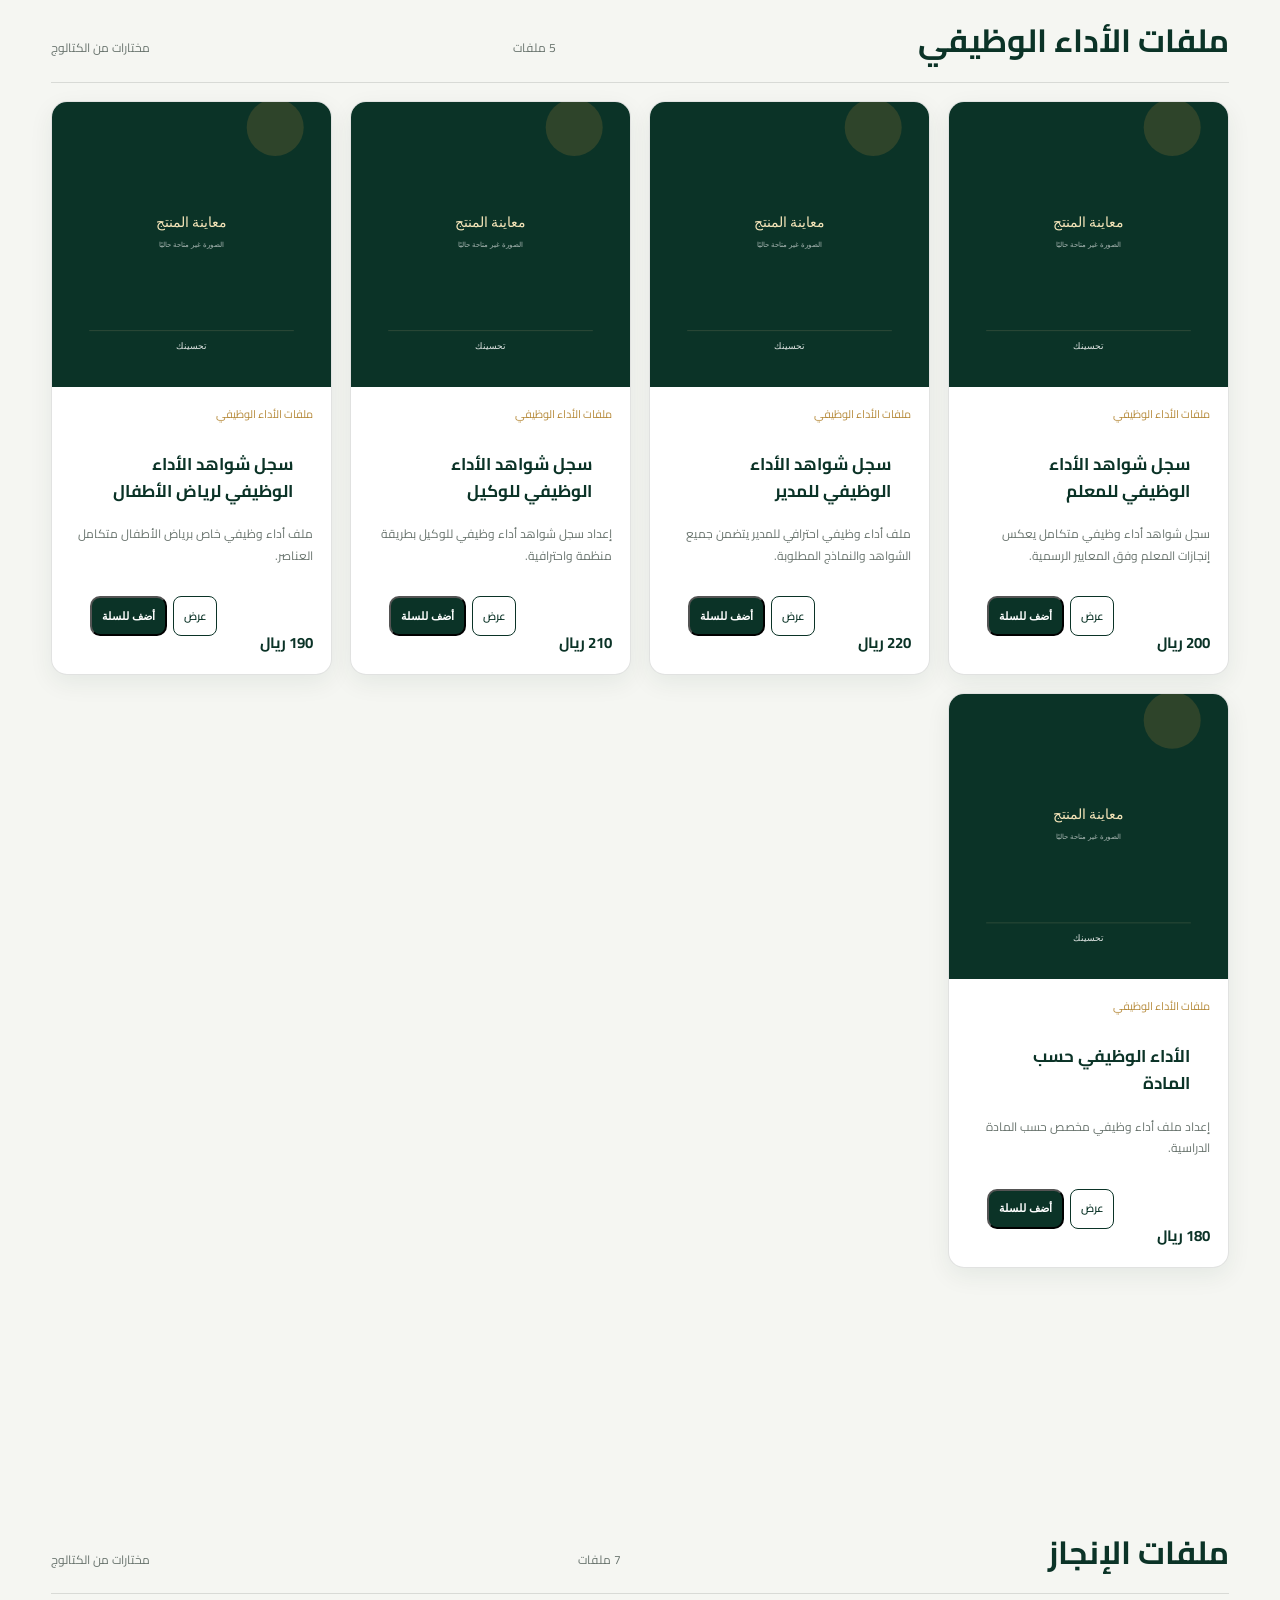
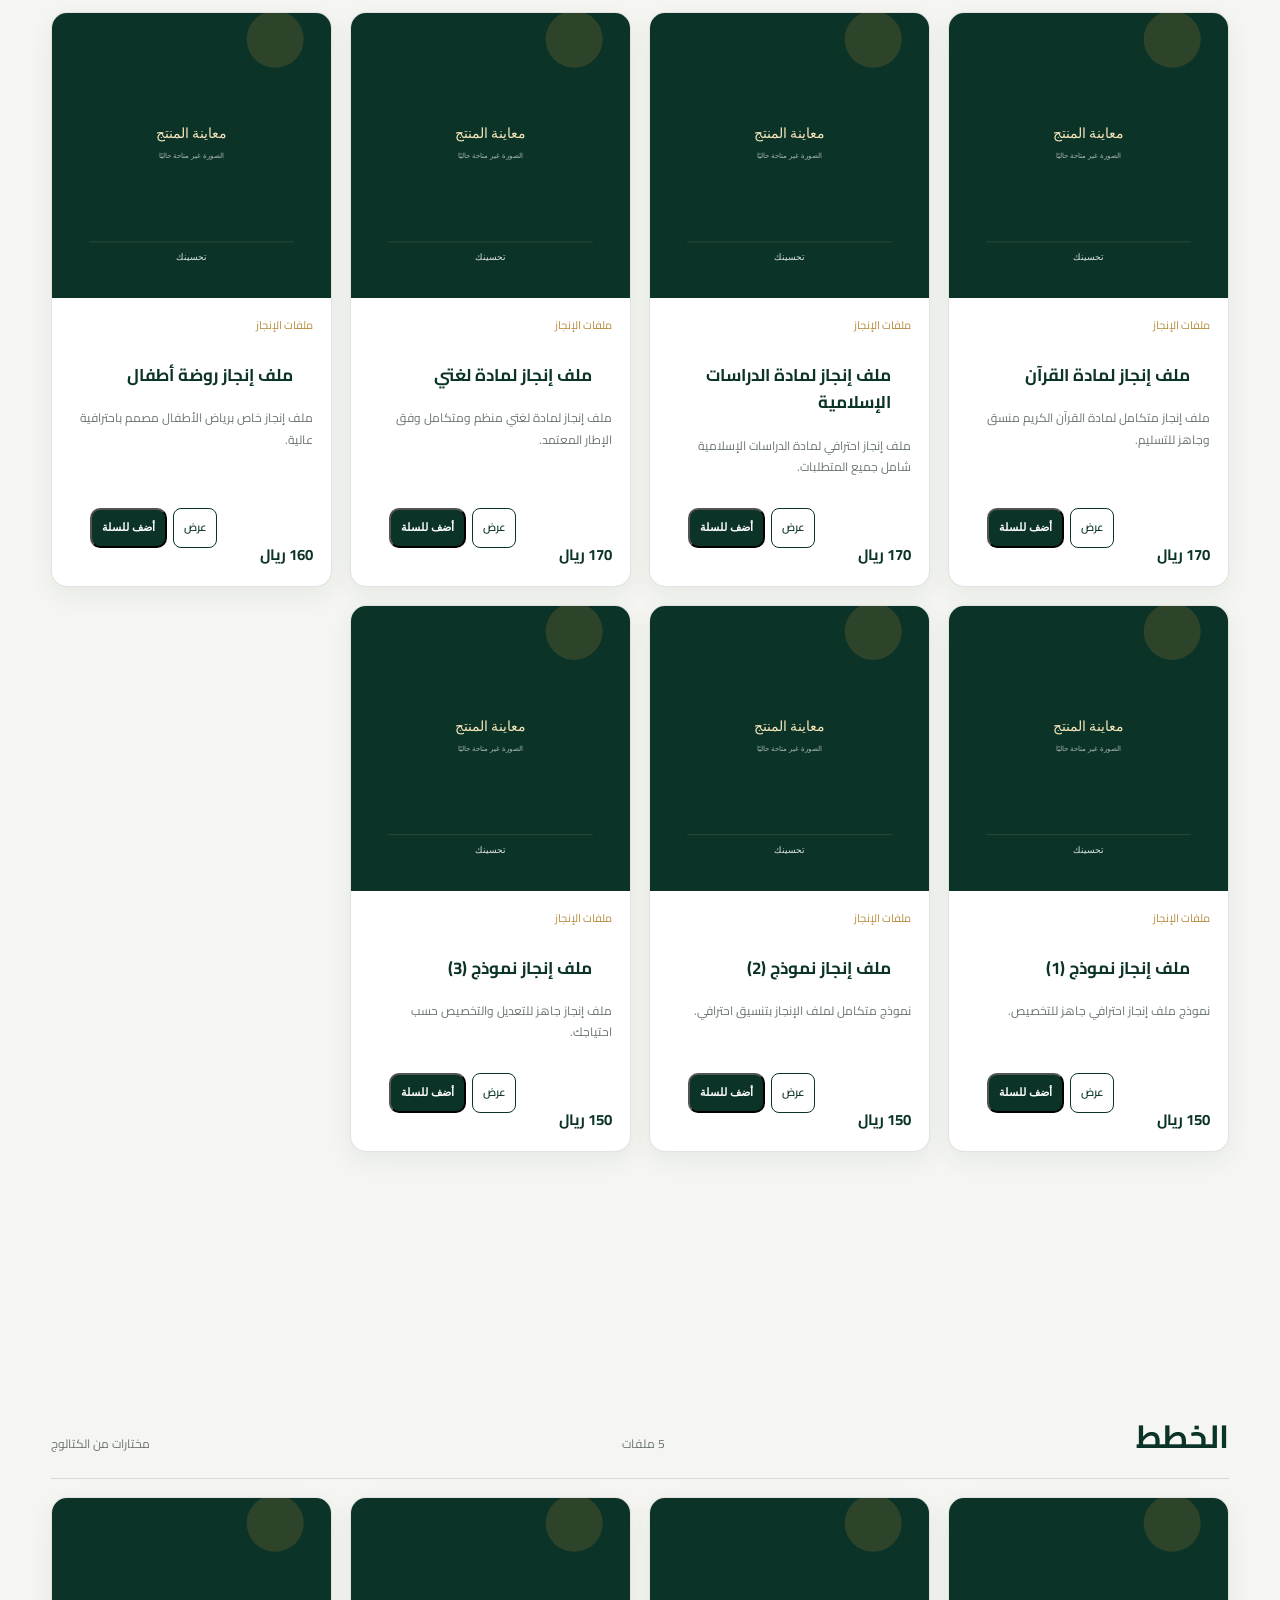
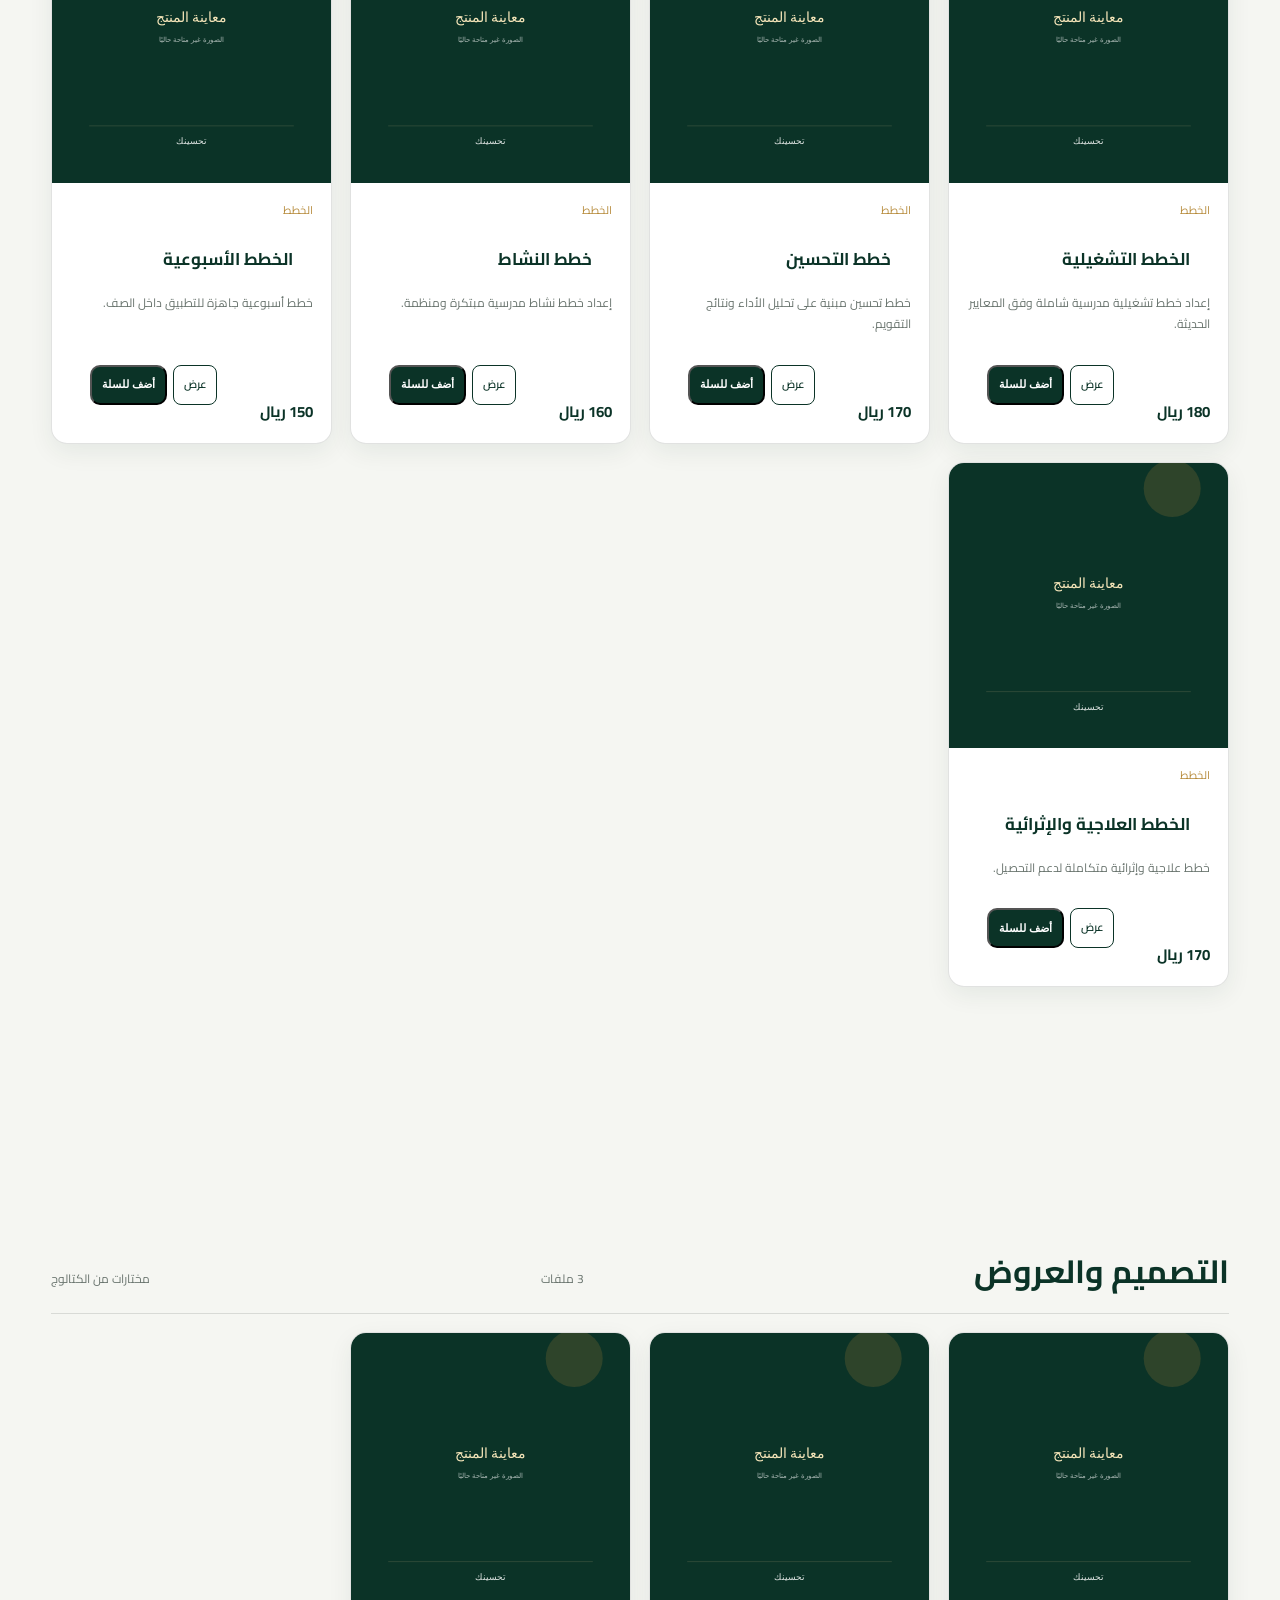
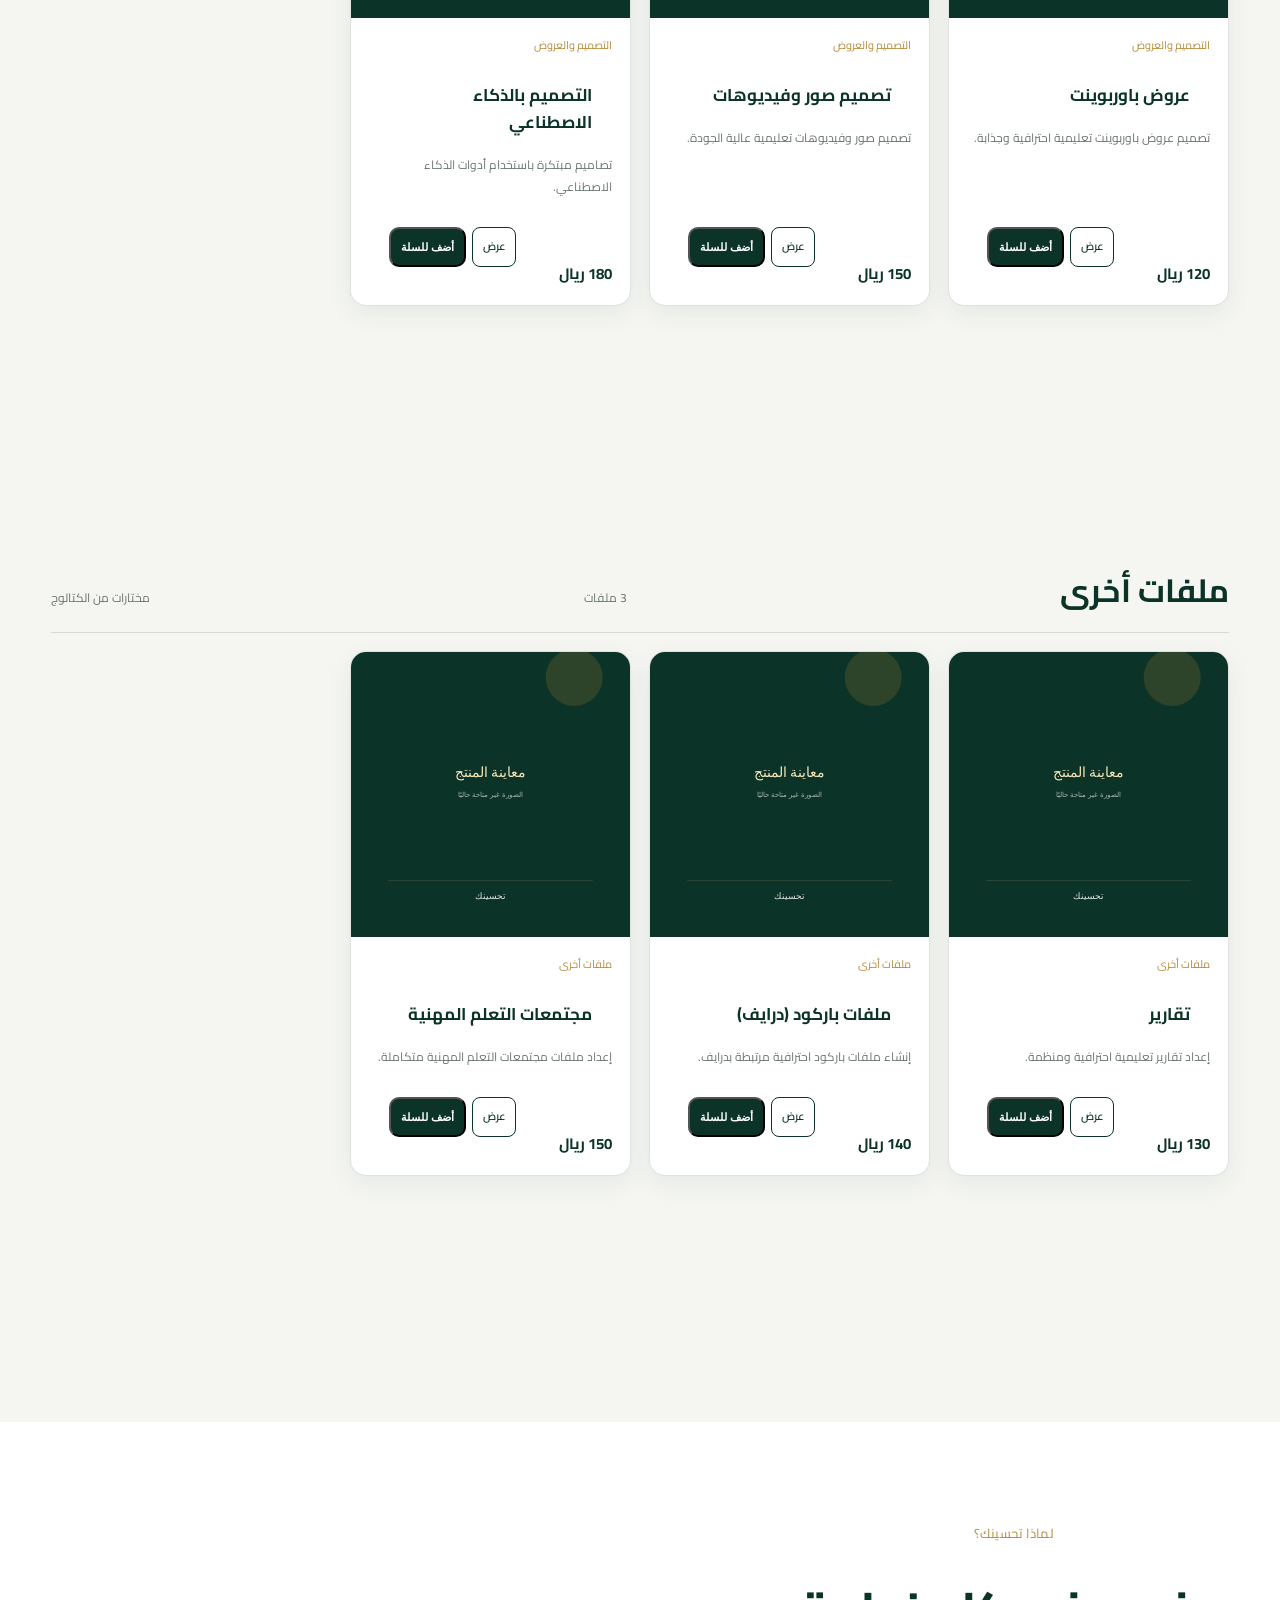
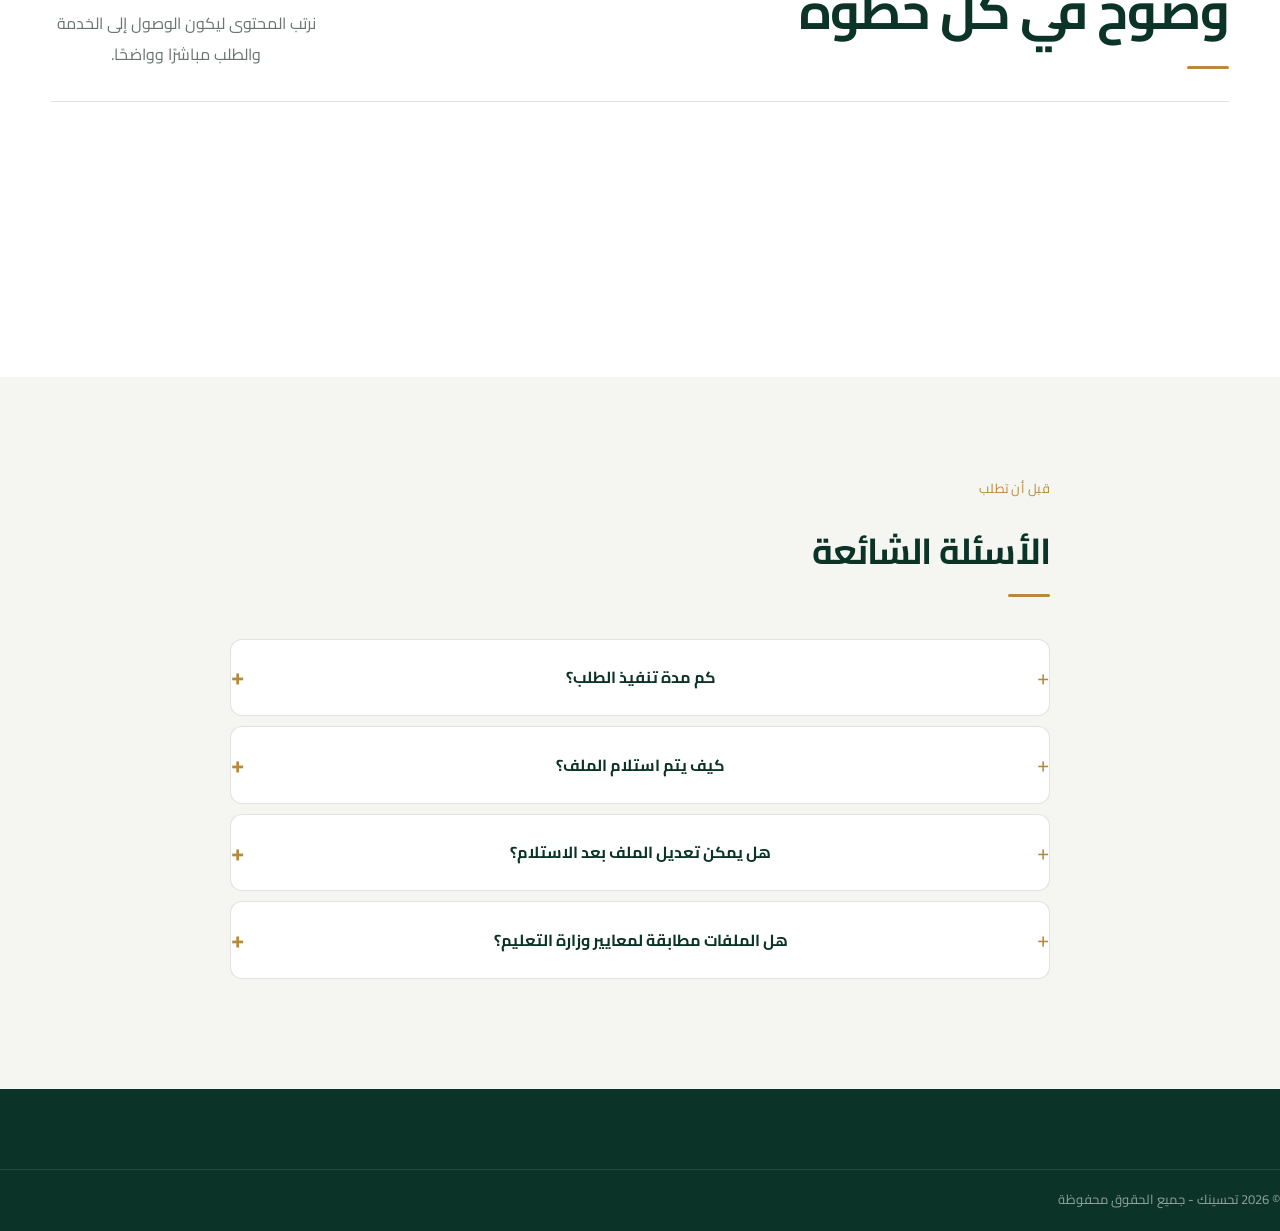
==== commit b326e910: "Rebuild storefront discovery and commerce UX" ====
--- a/index.html
+++ b/index.html
@@ -1,401 +1,107 @@
-<!DOCTYPE html>
+<!doctype html>
 <html lang="ar" dir="rtl">
 <head>
-<meta charset="UTF-8">
-<meta name="viewport" content="width=device-width, initial-scale=1.0">
+  <meta charset="utf-8">
+  <meta name="viewport" content="width=device-width, initial-scale=1">
+  <title>تحسينك | ملفات إنجاز وأداء وظيفي للمعلمين في السعودية</title>
+  <meta name="description" content="تحسينك يقدم ملفات إنجاز وأداء وظيفي وخدمات تعليمية منظمة للمعلمين والمعلمات في السعودية، مع طلب مباشر عبر واتساب.">
+  <meta name="theme-color" content="#0b3327">
+  <meta property="og:title" content="تحسينك | خدمات وملفات تعليمية للمعلمين">
+  <meta property="og:description" content="ملفات إنجاز وأداء وظيفي وخطط تعليمية منظمة، جاهزة للتخصيص والطلب المباشر.">
+  <meta property="og:type" content="website">
+  <link rel="canonical" href="https://thseenk100-del.github.io/T/">
+  <link rel="icon" href="favicon.svg" type="image/svg+xml">
+  <link href="https://fonts.googleapis.com/css2?family=Cairo:wght@400;500;600;700&display=swap" rel="stylesheet">
+  <link rel="stylesheet" href="css/styles.css">
+</head>
+<body>
+  <header class="navbar">
+    <div class="container nav-container">
+      <a class="logo" href="index.html" aria-label="العودة إلى الرئيسية"><span>تحسينك</span></a>
+      <button class="menu-toggle" id="menuToggle" aria-label="فتح القائمة" aria-expanded="false" type="button">القائمة</button>
+      <nav class="nav-links" id="siteNav" aria-label="التنقل الرئيسي">
+        <a href="#top" aria-current="page">الرئيسية</a>
+        <a href="#services">الخدمات</a>
+        <a href="products.html">نماذج الأعمال</a>
+        <a href="contact.html">تواصل معنا</a>
+      </nav>
+    </div>
+  </header>
 
-<title>تحسينك | ملفات إنجاز وأداء وظيفي للمعلمين في السعودية</title>
+  <main id="top">
+    <section class="hero hero-home" aria-labelledby="heroTitle">
+      <div class="overlay" aria-hidden="true"></div>
+      <div class="hero-content">
+        <p class="eyebrow">خدمات تعليمية عملية للمعلمين والمعلمات</p>
+        <h1 id="heroTitle">ملفك المهني، مرتب كما ينبغي أن يكون.</h1>
+        <p>ملفات إنجاز وأداء وظيفي وخطط تعليمية تُجهّز بعناية، وتصل إليك بصيغة واضحة قابلة للتعديل.</p>
+        <div class="hero-actions">
+          <a class="btn-primary" href="#services">استعرض الملفات</a>
+          <a class="text-link" href="https://wa.me/966551961517?text=السلام عليكم، أحتاج مساعدة في اختيار الخدمة المناسبة" target="_blank" rel="noreferrer">تحدث معنا أولًا</a>
+        </div>
+      </div>
+      <div class="hero-note"><span>01</span><strong>اختيار واضح</strong><small>تصفح حسب نوع الملف والاحتياج</small></div>
+    </section>
 
-<meta name="description" content="تحسينك يقدم ملفات إنجاز وأداء وظيفي وخدمات تعليمية منظمة للمعلمين والمعلمات في السعودية، مع طلب مباشر عبر واتساب.">
-<meta name="theme-color" content="#0b3327">
-<meta property="og:title" content="تحسينك | خدمات وملفات تعليمية للمعلمين">
-<meta property="og:description" content="ملفات إنجاز وأداء وظيفي وخدمات تعليمية منظمة، جاهزة للتخصيص والطلب المباشر.">
-<meta property="og:type" content="website">
-<link rel="canonical" href="https://thseenk100-del.github.io/T/">
-<link rel="icon" href="favicon.svg" type="image/svg+xml">
+    <section class="trust-strip" aria-label="مؤشرات تحسينك">
+      <div class="container trust-grid">
+        <div><strong>+500</strong><span>ملف تم تنفيذه</span></div>
+        <div><strong>100%</strong><span>رضا العملاء</span></div>
+        <div><strong>24 ساعة</strong><span>سرعة استجابة</span></div>
+      </div>
+    </section>
 
-<link href="https://fonts.googleapis.com/css2?family=Cairo:wght@400;500;600;700&display=swap" rel="stylesheet">
-<link rel="stylesheet" href="css/styles.css">
+    <section id="services" class="services-section" aria-labelledby="servicesTitle">
+      <div class="container">
+        <div class="section-heading">
+          <div><p class="eyebrow eyebrow-dark">اختَر ما يناسب احتياجك</p><h2 id="servicesTitle">ملفات مرتبة حسب نوع العمل</h2></div>
+          <p>ابحث داخل الملفات أو انتقل مباشرة إلى الفئة التي تهمك.</p>
+        </div>
+        <div class="discovery-bar" role="search">
+          <label class="search-field"><span class="sr-only">البحث في الملفات</span><input id="productSearch" type="search" placeholder="ابحث عن ملف أو خدمة" autocomplete="off"><span aria-hidden="true">⌕</span></label>
+          <div id="categoryFilters" class="category-filters" aria-label="تصفية الفئات"></div>
+        </div>
+        <p id="resultsStatus" class="results-status" aria-live="polite"></p>
+        <div id="categoriesContainer" class="catalog"></div>
+        <div id="emptyState" class="empty-state" hidden><strong>لم نجد ملفًا مطابقًا</strong><span>جرّب كلمة أخرى أو أعد عرض جميع الفئات.</span></div>
+      </div>
+    </section>
 
-<style>
-.hero .overlay{
-  background:rgba(0,0,0,0.65);
-}
-</style>
-</head>
+    <section class="why-us" aria-labelledby="whyTitle">
+      <div class="container">
+        <div class="section-heading"><div><p class="eyebrow eyebrow-dark">لماذا تحسينك؟</p><h2 id="whyTitle">وضوح في كل خطوة</h2></div><p>نرتب المحتوى ليكون الوصول إلى الخدمة والطلب مباشرًا وواضحًا.</p></div>
+        <div class="why-grid">
+          <article class="why-item reveal"><div class="why-icon" aria-hidden="true"></div><h3>مطابقة للمعايير الرسمية</h3><p>جميع الملفات معدة وفق متطلبات وزارة التعليم وأحدث النماذج المعتمدة.</p></article>
+          <article class="why-item reveal"><div class="why-icon" aria-hidden="true"></div><h3>تنفيذ سريع</h3><p>نلتزم بسرعة الإنجاز مع الحفاظ على أعلى مستوى من الجودة.</p></article>
+          <article class="why-item reveal"><div class="why-icon" aria-hidden="true"></div><h3>سرية تامة</h3><p>نحافظ على خصوصية جميع بيانات العملاء باحترافية كاملة.</p></article>
+        </div>
+      </div>
+    </section>
 
-<body>
+    <section class="faq-section" aria-labelledby="faqTitle">
+      <div class="faq-container"><p class="eyebrow eyebrow-dark">قبل أن تطلب</p><h2 id="faqTitle" class="faq-title">الأسئلة الشائعة</h2>
+        <div class="faq-item"><button class="faq-question" type="button" aria-expanded="false">كم مدة تنفيذ الطلب؟<span aria-hidden="true">+</span></button><div class="faq-answer" hidden>يتم تنفيذ الطلب خلال 24 – 48 ساعة حسب نوع الخدمة.</div></div>
+        <div class="faq-item"><button class="faq-question" type="button" aria-expanded="false">كيف يتم استلام الملف؟<span aria-hidden="true">+</span></button><div class="faq-answer" hidden>يتم إرسال الملف عبر الواتساب أو رابط Google Drive حسب تفضيلك.</div></div>
+        <div class="faq-item"><button class="faq-question" type="button" aria-expanded="false">هل يمكن تعديل الملف بعد الاستلام؟<span aria-hidden="true">+</span></button><div class="faq-answer" hidden>نعم، نوفر تعديلات بسيطة مجانية لضمان رضاك الكامل.</div></div>
+        <div class="faq-item"><button class="faq-question" type="button" aria-expanded="false">هل الملفات مطابقة لمعايير وزارة التعليم؟<span aria-hidden="true">+</span></button><div class="faq-answer" hidden>جميع الملفات يتم إعدادها وفق المعايير الرسمية المعتمدة.</div></div>
+      </div>
+    </section>
+  </main>
 
-<header class="navbar">
-  <div class="container nav-container">
-    <div class="logo"><span>تحسينك</span></div>
-    <button class="menu-toggle" id="menuToggle" aria-label="فتح القائمة" aria-expanded="false" type="button">القائمة</button>
-    <nav class="nav-links" id="siteNav">
-      <a href="#" aria-current="page">الرئيسية</a>
-      <a href="#services">الخدمات</a>
-      <a href="products.html">نماذج الأعمال</a>
-      <a href="contact.html">تواصل معنا</a>
-    </nav>
-  </div>
-</header>
+  <footer class="footer"><div class="copyright">© 2026 تحسينك - جميع الحقوق محفوظة</div></footer>
 
-<!-- HERO -->
-<section class="hero hero-home">
-  <div class="overlay"></div>
-  <div class="hero-content">
-    <p class="eyebrow">خدمات تعليمية عملية للمعلمين والمعلمات</p>
-    <h1>ملفك المهني، مرتب كما ينبغي أن يكون.</h1>
-    <p>ملفات إنجاز وأداء وظيفي وخطط تعليمية تُجهّز بعناية، وتصل إليك بصيغة واضحة قابلة للتعديل.</p>
-    <div class="hero-actions">
-      <a class="btn-primary" href="#services">استعرض الملفات</a>
-      <a class="text-link" href="https://wa.me/966551961517?text=السلام عليكم، أحتاج مساعدة في اختيار الخدمة المناسبة" target="_blank" rel="noreferrer">تحدث معنا أولًا</a>
-    </div>
-  </div>
-  <div class="hero-note"><span>01</span><strong>اختيار واضح</strong><small>تصفح حسب نوع الملف والاحتياج</small></div>
-</section>
-<section class="trust-strip">
-  <div class="container" style="display:flex; justify-content:space-around; text-align:center; flex-wrap:wrap; gap:20px;">
-    
-    <div>
-      <h3 style="color:#0B6B3A;">+500</h3>
-      <p>ملف تم تنفيذه</p>
-    </div>
-
-    <div>
-      <h3 style="color:#0B6B3A;">100%</h3>
-      <p>رضا العملاء</p>
-    </div>
-
-    <div>
-      <h3 style="color:#0B6B3A;">24 ساعة</h3>
-      <p>سرعة استجابة</p>
-    </div>
-
-  </div>
-</section>
-
-<!-- SERVICES -->
-<section id="services">
-  <div class="container">
-    <div id="categoriesContainer"></div>
-  </div>
-</section>
-<!-- WHY US -->
-<section class="why-us">
-  <div class="container">
-    <h2>لماذا تختار تحسينك؟</h2>
-
-    <div class="why-grid">
-
-     <div class="why-item reveal">
-        <div class="why-icon"></div>
-        <h3>مطابقة للمعايير الرسمية</h3>
-        <p>جميع الملفات معدة وفق متطلبات وزارة التعليم وأحدث النماذج المعتمدة.</p>
-      </div>
-
- <div class="why-item reveal">
-        <div class="why-icon"></div>
-        <h3>تنفيذ سريع</h3>
-        <p>نلتزم بسرعة الإنجاز مع الحفاظ على أعلى مستوى من الجودة.</p>
-      </div>
-
-      <div class="why-item reveal">
-        <div class="why-icon"></div>
-        <h3>سرية تامة</h3>
-        <p>نحافظ على خصوصية جميع بيانات العملاء باحترافية كاملة.</p>
-      </div>
-
-    </div>
-  </div>
-</section>
-  <!-- FAQ -->
-<section class="faq-section">
-  <div class="faq-container">
-
-    <h2 class="faq-title">الأسئلة الشائعة</h2>
-
-    <div class="faq-item">
-      <div class="faq-question">
-        كم مدة تنفيذ الطلب؟
-        <span class="faq-icon">+</span>
-      </div>
-      <div class="faq-answer">
-        يتم تنفيذ الطلب خلال 24 – 48 ساعة حسب نوع الخدمة.
-      </div>
-    </div>
-
-    <div class="faq-item">
-      <div class="faq-question">
-        كيف يتم استلام الملف؟
-        <span class="faq-icon">+</span>
-      </div>
-      <div class="faq-answer">
-        يتم إرسال الملف عبر الواتساب أو رابط Google Drive حسب تفضيلك.
-      </div>
-    </div>
-
-    <div class="faq-item">
-      <div class="faq-question">
-        هل يمكن تعديل الملف بعد الاستلام؟
-        <span class="faq-icon">+</span>
-      </div>
-      <div class="faq-answer">
-        نعم، نوفر تعديلات بسيطة مجانية لضمان رضاك الكامل.
-      </div>
-    </div>
-
-    <div class="faq-item">
-      <div class="faq-question">
-        هل الملفات مطابقة لمعايير وزارة التعليم؟
-        <span class="faq-icon">+</span>
-      </div>
-      <div class="faq-answer">
-        جميع الملفات يتم إعدادها وفق المعايير الرسمية المعتمدة.
-      </div>
-    </div>
-
-  </div>
-</section>
-<footer class="footer">
-  <div class="copyright">
-    © 2026 تحسينك - جميع الحقوق محفوظة
-  </div>
-</footer>
-
-<!-- CART -->
-<button class="cart-box" onclick="toggleCart()" type="button" aria-label="فتح سلة المشتريات">السلة <span id="cartCount">0</span></button>
-
-<div class="cart-panel" id="cartPanel">
-  <h3>سلة المشتريات</h3>
-  <div id="cartItems"></div>
-  <hr>
-  <p><strong>الإجمالي: <span id="cartTotal">0</span> ريال</strong></p>
-  <button onclick="sendOrder()">إرسال الطلب عبر واتساب</button>
-</div>
-
-<script>
-let cart = JSON.parse(localStorage.getItem("cart")) || [];
-
-function updateCart(){
-  document.getElementById("cartCount").innerText = cart.length;
-  let itemsHTML="";
-  let total=0;
-  cart.forEach((item)=>{
-    total+=item.price;
-    itemsHTML+=`<div class="cart-item">
-      <span>${item.name}</span>
-      <span>${item.price} ريال</span>
-    </div>`;
-  });
-  document.getElementById("cartItems").innerHTML=itemsHTML;
-  document.getElementById("cartTotal").innerText=total;
-  localStorage.setItem("cart",JSON.stringify(cart));
-}
-
-function toggleCart(){
-  let panel=document.getElementById("cartPanel");
-  panel.style.display=panel.style.display==="block"?"none":"block";
-}
-
-function sendOrder(){
-  if(cart.length===0) return alert("السلة فارغة");
-  let message="طلب جديد:%0A";
-  let total=0;
-  cart.forEach(item=>{
-    message+=`${item.name} - ${item.price} ريال%0A`;
-    total+=item.price;
-  });
-  message+=`%0Aالإجمالي: ${total} ريال`;
-  window.open(`https://wa.me/966551961517?text=${message}`,"_blank");
-}
-
-updateCart();
-</script>
-
-<script>
-fetch("./data/products.json")
-.then(res => res.json())
-.then(products => {
-
-  const container = document.getElementById("categoriesContainer");
-  if(!container) return;
-
-  const categories = {};
-
-  Object.entries(products).forEach(([id, product]) => {
-    if (!categories[product.category]) {
-      categories[product.category] = [];
-    }
-    categories[product.category].push({ id, ...product });
-  });
-
-  Object.entries(categories).forEach(([categoryName, items]) => {
-
-    const section = document.createElement("div");
-
-    section.innerHTML = `
-      <div class="category-title">
-        <h2>${categoryName}</h2>
-      </div>
-
-      <div class="slider-wrapper">
-        <button class="scroll-btn right">❮</button>
-
-        <div class="horizontal-scroll">
-          ${items.map(item => `
-            <div class="product-card">
-
-              <img
-  class="product-thumb"
-  src="${Array.isArray(item.media) && item.media[0] ? item.media[0] : 'images/product-placeholder.svg'}"
-  alt="${item.name}"
-  loading="lazy"
->
-
-              <h3>${item.name}</h3>
-
-              <div class="product-actions">
-                <a href="product.html?id=${item.id}" class="btn-outline">
-                  عرض
-                </a>
-
-                <a 
-                  href="https://wa.me/966551961517?text=السلام عليكم، أرغب بطلب خدمة ${item.name}"
-                  target="_blank"
-                  class="btn-solid">
-                  اطلب الآن
-                </a>
-              </div>
-
-            </div>
-          `).join("")}
-        </div>
-
-        <button class="scroll-btn left">❯</button>
-      </div>
-    `;
-
-    container.appendChild(section);
-  });
-
-  document.querySelectorAll(".product-thumb").forEach(img => {
-    img.addEventListener("error", () => {
-      if (img.dataset.fallback) return;
-      img.dataset.fallback = "true";
-      img.src = "images/product-placeholder.svg";
-    }, { once: true });
-  });
-
-  document.querySelectorAll(".scroll-btn.left").forEach(btn=>{
-    btn.addEventListener("click", function(){
-      const scroll = this.parentElement.querySelector(".horizontal-scroll");
-      scroll.scrollBy({left:300, behavior:"smooth"});
-    });
-  });
-
-  document.querySelectorAll(".scroll-btn.right").forEach(btn=>{
-    btn.addEventListener("click", function(){
-      const scroll = this.parentElement.querySelector(".horizontal-scroll");
-      scroll.scrollBy({left:-300, behavior:"smooth"});
-    });
-  });
-
-})
-.catch(err => console.error("JSON Error:", err));
-</script>
-<script>
-document.querySelectorAll(".faq-question").forEach(btn=>{
-  btn.addEventListener("click", function(){
-    this.nextElementSibling.classList.toggle("active");
-  });
-});
-    </script>
+  <button class="cart-box" id="cartToggle" type="button" aria-label="فتح سلة المشتريات" aria-expanded="false">السلة <span id="cartCount">0</span></button>
+  <aside class="cart-panel" id="cartPanel" aria-label="سلة المشتريات" aria-hidden="true"><button class="cart-close" id="cartClose" type="button" aria-label="إغلاق السلة">×</button><h2>سلة المشتريات</h2><div id="cartItems"></div><hr><p><strong>الإجمالي: <span id="cartTotal">0</span> ريال</strong></p><button id="sendOrder" type="button">إرسال الطلب عبر واتساب</button></aside>
+  <div class="floating-buttons"><a href="https://t.me/Tahsenk" target="_blank" rel="noreferrer" class="float-btn telegram" aria-label="تواصل عبر تيليجرام"><svg viewBox="0 0 24 24" width="22" aria-hidden="true"><path fill="currentColor" d="m21.8 3.1-3 16.8c-.2 1.2-.9 1.5-1.9.9l-5.2-3.8-2.5 2.4c-.3.3-.5.5-1 .5l.4-5.3 9.6-8.7c.4-.4-.1-.6-.6-.2L6.8 13.2l-5.1-1.6c-1.1-.4-1.1-1.1.2-1.6L21.1 2c1-.4 1.9.2.7 1.1Z"/></svg></a><a href="https://wa.me/966551961517" target="_blank" rel="noreferrer" class="float-btn whatsapp" aria-label="تواصل عبر واتساب"><svg viewBox="0 0 24 24" width="22" aria-hidden="true"><path fill="currentColor" d="M20.5 3.5A11.7 11.7 0 0 0 12.1 0C5.5 0 .1 5.4.1 12c0 2.1.5 4.1 1.6 5.9L0 24l6.3-1.6a12 12 0 0 0 5.8 1.5h.1C18.7 23.9 24 18.6 24 12c0-3.2-1.2-6.2-3.5-8.5Z"/></svg></a></div>
+  <script src="js/main.js"></script>
   <script>
-const reveals = document.querySelectorAll(".reveal");
-
-function revealOnScroll(){
-  const windowHeight = window.innerHeight;
-
-  reveals.forEach(el=>{
-    const elementTop = el.getBoundingClientRect().top;
-
-    if(elementTop < windowHeight - 80){
-      el.classList.add("active");
-    }
-  });
-}
-
-window.addEventListener("scroll", revealOnScroll);
-window.addEventListener("load", revealOnScroll);
+  (()=>{const state={products:{},category:'all',query:''};const $=s=>document.querySelector(s);const search=$('#productSearch'),filters=$('#categoryFilters'),catalog=$('#categoriesContainer'),empty=$('#emptyState'),status=$('#resultsStatus');let cart=JSON.parse(localStorage.getItem('cart')||'[]');
+  const imageFor=p=>Array.isArray(p.media)&&p.media[0]?p.media[0]:'images/product-placeholder.svg';
+  function render(){const entries=Object.entries(state.products).map(([id,p])=>({id,...p})).filter(p=>(state.category==='all'||p.category===state.category)&&(!state.query||`${p.name} ${p.description}`.includes(state.query)));const groups={};entries.forEach(p=>(groups[p.category]??=[]).push(p));catalog.innerHTML=Object.entries(groups).map(([cat,items])=>`<section class="catalog-group" data-category="${cat}"><div class="category-title"><h3>${cat}</h3><span>${items.length} ملفات</span></div><div class="product-grid">${items.map(p=>`<article class="product-card"><img class="product-thumb" src="${imageFor(p)}" alt="${p.name}" loading="lazy"><div class="product-card-body"><p class="product-card-category">${p.category}</p><h3>${p.name}</h3><p class="product-card-description">${p.description}</p><div class="product-card-footer"><strong>${p.price} ريال</strong><div class="product-actions"><a href="product.html?id=${p.id}" class="btn-outline">عرض</a><button class="btn-solid add-to-cart" type="button" data-id="${p.id}">أضف للسلة</button></div></div></div></article>`).join('')}</div></section>`).join('');empty.hidden=entries.length!==0;status.textContent=`عرض ${entries.length} من ${Object.keys(state.products).length} ملف`;catalog.querySelectorAll('img').forEach(img=>img.addEventListener('error',()=>{if(!img.dataset.fallback){img.dataset.fallback='1';img.src='images/product-placeholder.svg'}},{once:true}));catalog.querySelectorAll('.add-to-cart').forEach(btn=>btn.addEventListener('click',()=>{const p=state.products[btn.dataset.id];cart.push({id:btn.dataset.id,name:p.name,price:Number(p.price)});updateCart()}));}
+  function updateFilters(){const cats=['all',...new Set(Object.values(state.products).map(p=>p.category))];filters.innerHTML=cats.map(c=>`<button type="button" class="category-chip ${state.category===c?'is-active':''}" data-category="${c}" aria-pressed="${state.category===c}">${c==='all'?'كل الملفات':c}</button>`).join('');filters.querySelectorAll('button').forEach(b=>b.addEventListener('click',()=>{state.category=b.dataset.category;updateFilters();render()}));}
+  function updateCart(){localStorage.setItem('cart',JSON.stringify(cart));$('#cartCount').textContent=cart.length;$('#cartTotal').textContent=cart.reduce((sum,p)=>sum+Number(p.price||0),0);$('#cartItems').innerHTML=cart.length?cart.map((p,i)=>`<div class="cart-item"><span>${p.name}</span><strong>${p.price} ريال</strong><button type="button" data-remove="${i}" aria-label="حذف ${p.name}">×</button></div>`).join(''):'<p class="cart-empty">السلة فارغة حاليًا.</p>';document.querySelectorAll('[data-remove]').forEach(b=>b.addEventListener('click',()=>{cart.splice(Number(b.dataset.remove),1);updateCart()}));}
+  function toggleCart(open){const panel=$('#cartPanel');const next=open??panel.getAttribute('aria-hidden')==='true';panel.setAttribute('aria-hidden',String(!next));panel.classList.toggle('is-open',next);$('#cartToggle').setAttribute('aria-expanded',String(next));if(next)$('#cartClose').focus();}
+  search.addEventListener('input',e=>{state.query=e.target.value.trim();render()});$('#cartToggle').addEventListener('click',()=>toggleCart());$('#cartClose').addEventListener('click',()=>toggleCart(false));document.addEventListener('keydown',e=>{if(e.key==='Escape')toggleCart(false)});$('#sendOrder').addEventListener('click',()=>{if(!cart.length){alert('السلة فارغة');return}const text=cart.map(p=>`${p.name} - ${p.price} ريال`).join('%0A');window.open(`https://wa.me/966551961517?text=طلب جديد:%0A${text}`,'_blank')});fetch('data/products.json').then(r=>r.json()).then(data=>{state.products=data;updateFilters();render();updateCart()}).catch(()=>{status.textContent='تعذر تحميل الملفات حاليًا';});})();
   </script>
-  <script>
-window.addEventListener("scroll", function(){
-  const navbar = document.querySelector(".navbar");
-  if(window.scrollY > 50){
-    navbar.classList.add("scrolled");
-  } else {
-    navbar.classList.remove("scrolled");
-  }
-});
-  </script>
-  <!-- Floating Buttons -->
-<div class="floating-buttons">
-
-  <a href="https://t.me/Tahsenk"
-     target="_blank"
-     class="float-btn telegram">
-
-     <!-- Telegram SVG -->
-     <svg viewBox="0 0 24 24" width="22" fill="currentColor">
-       <path d="M9.04 15.5l-.39 4.33c.56 0 .8-.24 1.09-.53l2.61-2.49 5.4 3.95c.99.55 1.69.26 1.94-.92l3.52-16.5h.01c.3-1.4-.5-1.95-1.47-1.59L1.5 9.27c-1.36.53-1.34 1.29-.23 1.63l4.8 1.5 11.16-7.03c.53-.32 1.01-.14.61.18"/>
-     </svg>
-
-  </a>
-
-  <a href="https://wa.me/966551961517"
-     target="_blank"
-     class="float-btn whatsapp">
-
-     <!-- WhatsApp SVG -->
-     <svg viewBox="0 0 24 24" width="22" fill="currentColor">
-       <path d="M20.52 3.48A11.8 11.8 0 0012.06 0C5.45 0 .1 5.35.1 11.96c0 2.11.55 4.18 1.6 6L0 24l6.25-1.64a11.92 11.92 0 005.8 1.48h.01c6.61 0 11.96-5.35 11.96-11.96 0-3.19-1.24-6.19-3.5-8.4z"/>
-     </svg>
-
-  </a>
-
-</div>
-  <script src="js/main.js"></script>
-<script>
-window.addEventListener("scroll", function(){
-
-  const buttons = document.querySelector(".floating-buttons");
-
-  if(window.scrollY > 200){
-    buttons.classList.add("show");
-  } else {
-    buttons.classList.remove("show");
-  }
-
-});
-  </script>
-  <!-- FAQ SCRIPT -->
-<script>
-document.querySelectorAll(".faq-question").forEach(question=>{
-  question.addEventListener("click", function(){
-
-    const item = this.parentElement;
-
-    document.querySelectorAll(".faq-item").forEach(i=>{
-      if(i !== item){
-        i.classList.remove("active");
-      }
-    });
-
-    item.classList.toggle("active");
-
-  });
-});
-</script>
-
 </body>
 </html>
--- a/css/styles.css
+++ b/css/styles.css
@@ -960,3 +960,11 @@
 
 .portfolio-image{aspect-ratio:4 / 5;overflow:hidden;}
 .portfolio-image img{display:block;width:100%;height:100%;object-fit:cover;}
+
+/* Principal product polish: discovery, semantic controls, and commerce states */
+.sr-only{position:absolute!important;width:1px;height:1px;padding:0;margin:-1px;overflow:hidden;clip:rect(0,0,0,0);white-space:nowrap;border:0}
+.services-section{background:var(--bg);padding:96px 0 112px}.section-heading{display:flex;justify-content:space-between;align-items:end;gap:32px;margin-bottom:32px}.section-heading h2{margin:4px 0 0;font-size:clamp(30px,4vw,52px);color:var(--primary);letter-spacing:-1px}.section-heading>p{max-width:30ch;color:var(--muted);line-height:1.9;margin:0}.eyebrow-dark{color:var(--accent)!important}.discovery-bar{display:flex;align-items:center;gap:16px;flex-wrap:wrap;border-top:1px solid var(--line);border-bottom:1px solid var(--line);padding:18px 0;margin-bottom:18px}.search-field{display:flex;align-items:center;gap:10px;min-width:min(100%,310px);flex:1;background:var(--surface);border:1px solid var(--line);border-radius:var(--radius-sm);padding:0 14px;color:var(--muted)}.search-field input{width:100%;border:0;outline:0;background:transparent;padding:13px 2px;color:var(--ink);font:inherit}.category-filters{display:flex;gap:8px;overflow-x:auto;padding:3px 0;scrollbar-width:none}.category-chip{border:1px solid var(--line);background:transparent;color:var(--muted);border-radius:999px;padding:10px 14px;min-height:44px;white-space:nowrap;font:inherit;cursor:pointer;transition:background .2s ease,color .2s ease,border-color .2s ease}.category-chip:hover,.category-chip.is-active{background:var(--primary);border-color:var(--primary);color:#fff}.results-status{color:var(--muted);font-size:13px;margin:0 0 24px}.catalog{display:grid;gap:64px}.category-title{display:flex;align-items:baseline;justify-content:space-between;margin:0 0 18px;padding-bottom:12px;border-bottom:1px solid var(--line)}.category-title h3{margin:0;color:var(--primary);font-size:clamp(22px,3vw,32px)}.category-title span{color:var(--muted);font-size:12px}.product-grid{display:grid;grid-template-columns:repeat(4,minmax(0,1fr));gap:18px}.product-card{display:flex;flex-direction:column;min-width:0;background:var(--surface);border:1px solid var(--line);border-radius:var(--radius-md);overflow:hidden;transition:transform .25s ease,box-shadow .25s ease,border-color .25s ease}.product-card:hover{transform:translateY(-4px);box-shadow:var(--shadow-md);border-color:rgba(182,138,58,.45)}.product-thumb{width:100%;aspect-ratio:4/3;object-fit:cover;background:var(--surface-2);border:0}.product-card-body{display:flex;flex:1;flex-direction:column;padding:18px}.product-card-category{color:var(--accent);font-size:11px;margin:0 0 8px}.product-card h3{color:var(--primary);font-size:17px;line-height:1.6;margin:0 0 8px}.product-card-description{color:var(--muted);font-size:12px;line-height:1.8;margin:0 0 18px}.product-card-footer{display:flex;align-items:end;justify-content:space-between;gap:10px;margin-top:auto}.product-card-footer>strong{color:var(--primary);font-size:15px;white-space:nowrap}.product-actions{display:flex;gap:6px;align-items:center}.product-actions .btn-outline,.product-actions .btn-solid{font-size:11px;padding:9px 10px;min-height:40px}.empty-state{border:1px dashed var(--line);padding:42px 20px;text-align:center;color:var(--muted);border-radius:var(--radius-md)}.empty-state strong,.empty-state span{display:block}.empty-state strong{color:var(--primary);font-size:18px;margin-bottom:5px}.trust-grid{display:grid!important;grid-template-columns:repeat(3,1fr);gap:0!important}.trust-grid>div{display:grid;gap:4px;padding:10px 28px;border-right:1px solid var(--line)}.trust-grid>div:first-child{border-right:0}.trust-grid strong{color:var(--primary);font-size:25px}.trust-grid span{color:var(--muted);font-size:12px}.faq-question{display:flex;justify-content:space-between;align-items:center;width:100%;padding:18px 0;border:0;background:transparent;color:var(--primary);font:inherit;font-weight:700;text-align:right;cursor:pointer}.faq-question span{color:var(--accent);font-size:24px;line-height:1;transition:transform .2s ease}.faq-item.is-open .faq-question span{transform:rotate(45deg)}.faq-answer{padding:0 0 18px;color:var(--muted);line-height:1.9}.cart-panel{position:fixed;inset:0 0 0 auto;width:min(420px,92vw);z-index:1400;background:var(--surface);box-shadow:var(--shadow-xl);padding:28px;transform:translateX(110%);transition:transform .25s ease;overflow:auto}.cart-panel.is-open{transform:translateX(0)}.cart-close{position:absolute;left:20px;top:16px;border:0;background:transparent;color:var(--muted);font-size:28px;cursor:pointer}.cart-panel h2{color:var(--primary);margin:0 0 24px}.cart-item{display:grid;grid-template-columns:1fr auto auto;gap:10px;align-items:center;padding:14px 0;border-bottom:1px solid var(--line);color:var(--primary);font-size:13px}.cart-item strong{white-space:nowrap}.cart-item button{border:0;background:transparent;color:var(--danger,#b45309);font-size:22px;cursor:pointer}.cart-empty{color:var(--muted);font-size:13px}.cart-panel>button:last-child{width:100%;min-height:48px;border:0;background:var(--primary);color:#fff;border-radius:var(--radius-sm);font:inherit;font-weight:700;cursor:pointer}.navbar .logo{color:#fff;text-decoration:none}.navbar.scrolled .logo{color:var(--primary)}
+@media(max-width:1024px){.product-grid{grid-template-columns:repeat(3,minmax(0,1fr))}.section-heading{align-items:start;flex-direction:column;gap:8px}}
+@media(max-width:768px){.services-section{padding:72px 0 84px}.product-grid{grid-template-columns:repeat(2,minmax(0,1fr));gap:12px}.product-card-body{padding:14px}.product-card h3{font-size:15px}.product-card-description{font-size:11px}.product-card-footer{align-items:start;flex-direction:column;gap:10px}.product-actions{width:100%}.product-actions>*{flex:1;text-align:center}.trust-grid{grid-template-columns:1fr!important}.trust-grid>div,.trust-grid>div:first-child{border-right:0;border-bottom:1px solid var(--line);padding:14px 0}.trust-grid>div:last-child{border-bottom:0}}
+@media(max-width:480px){.product-grid{grid-template-columns:1fr}.discovery-bar{align-items:stretch}.search-field{min-width:100%}.category-filters{width:100%}.product-card-footer{flex-direction:row;align-items:end}.product-actions{width:auto}.product-actions>*{flex:initial}.catalog{gap:46px}}
+@media(prefers-reduced-motion:reduce){.product-card,.category-chip,.faq-question span,.cart-panel{transition:none}}
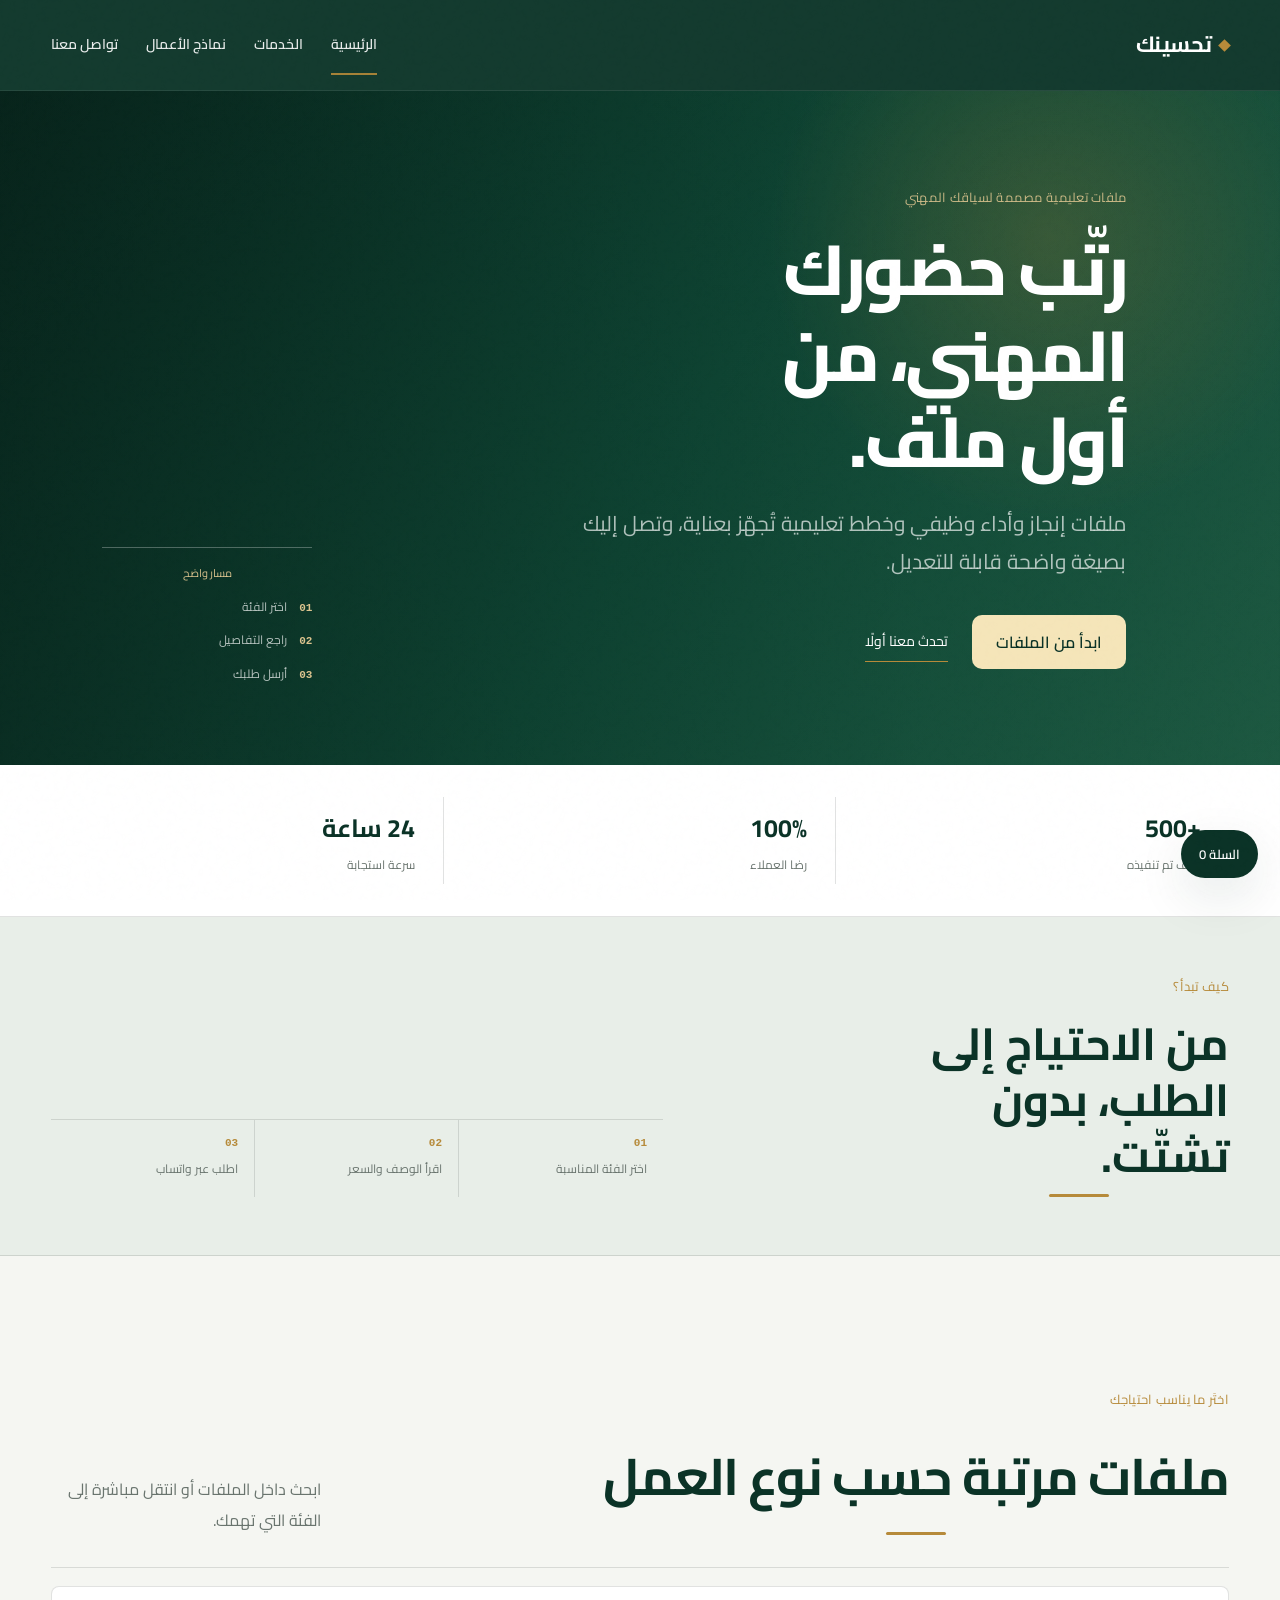
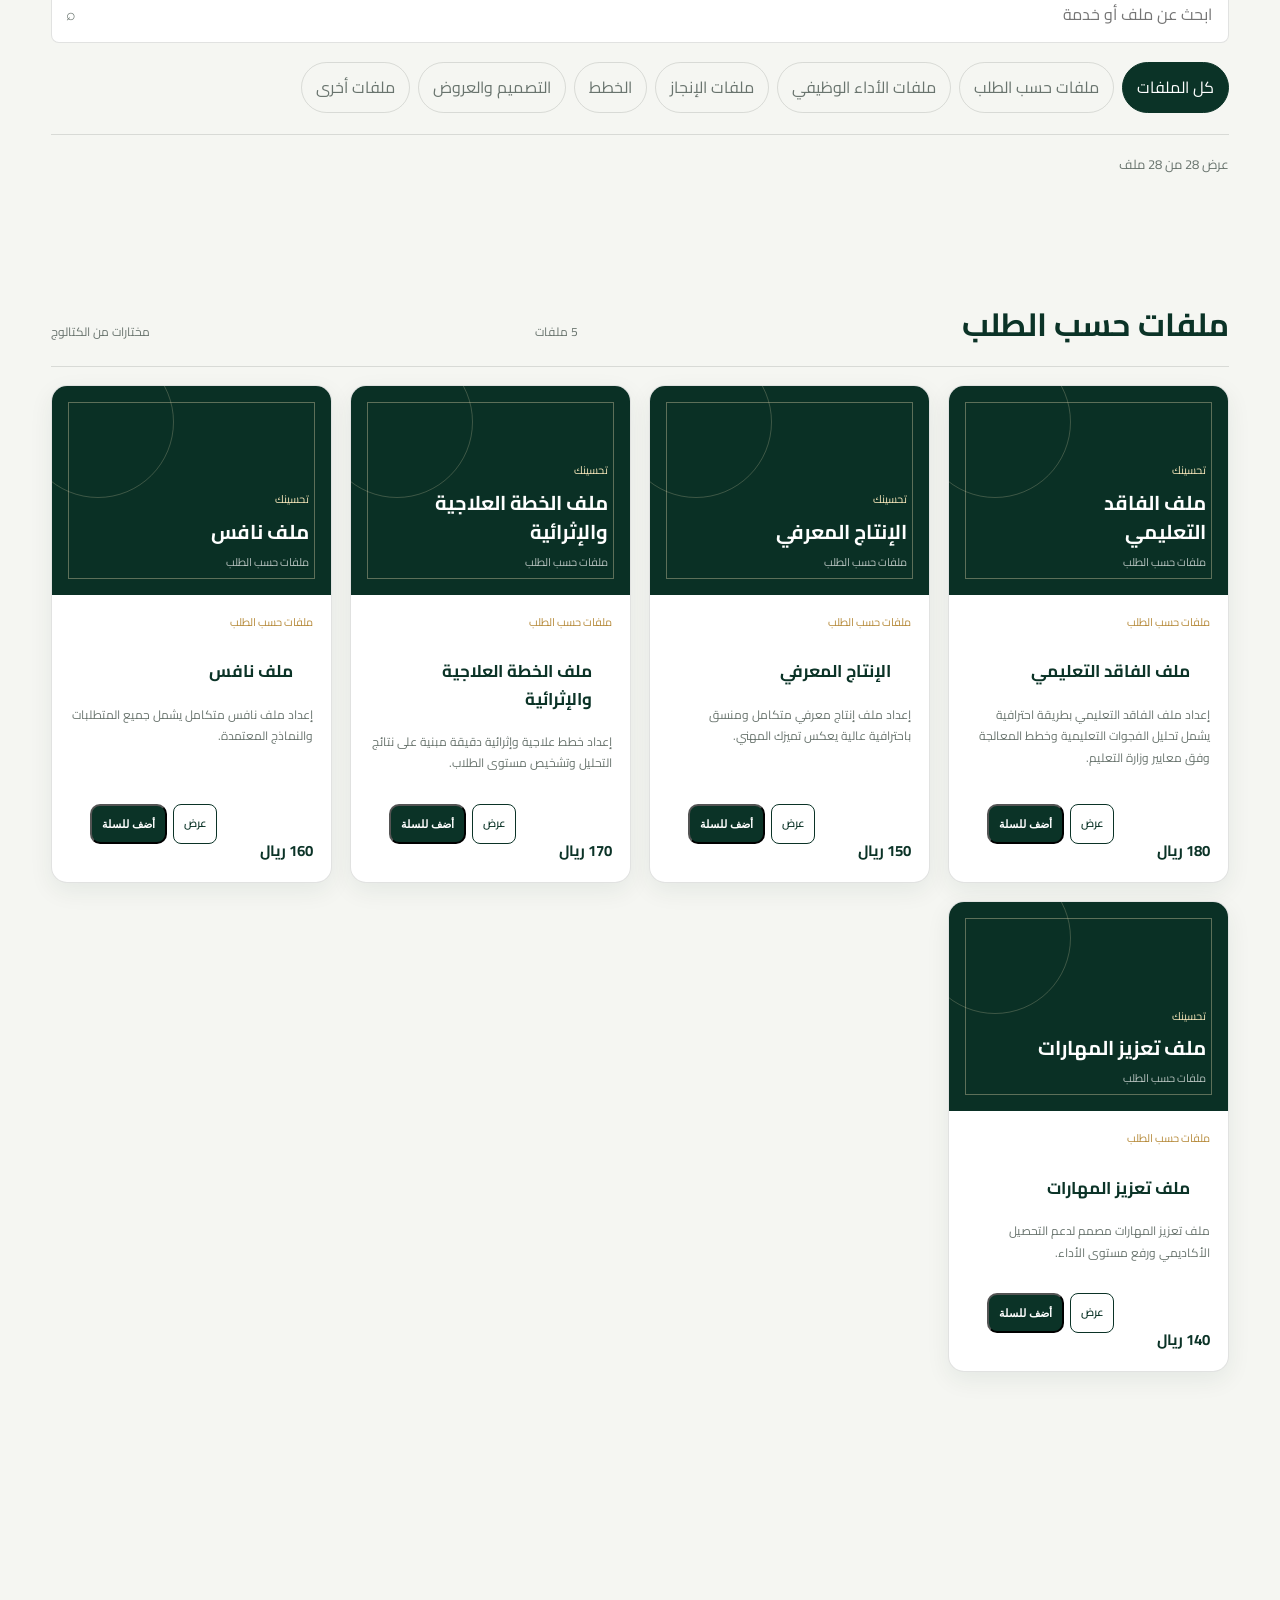
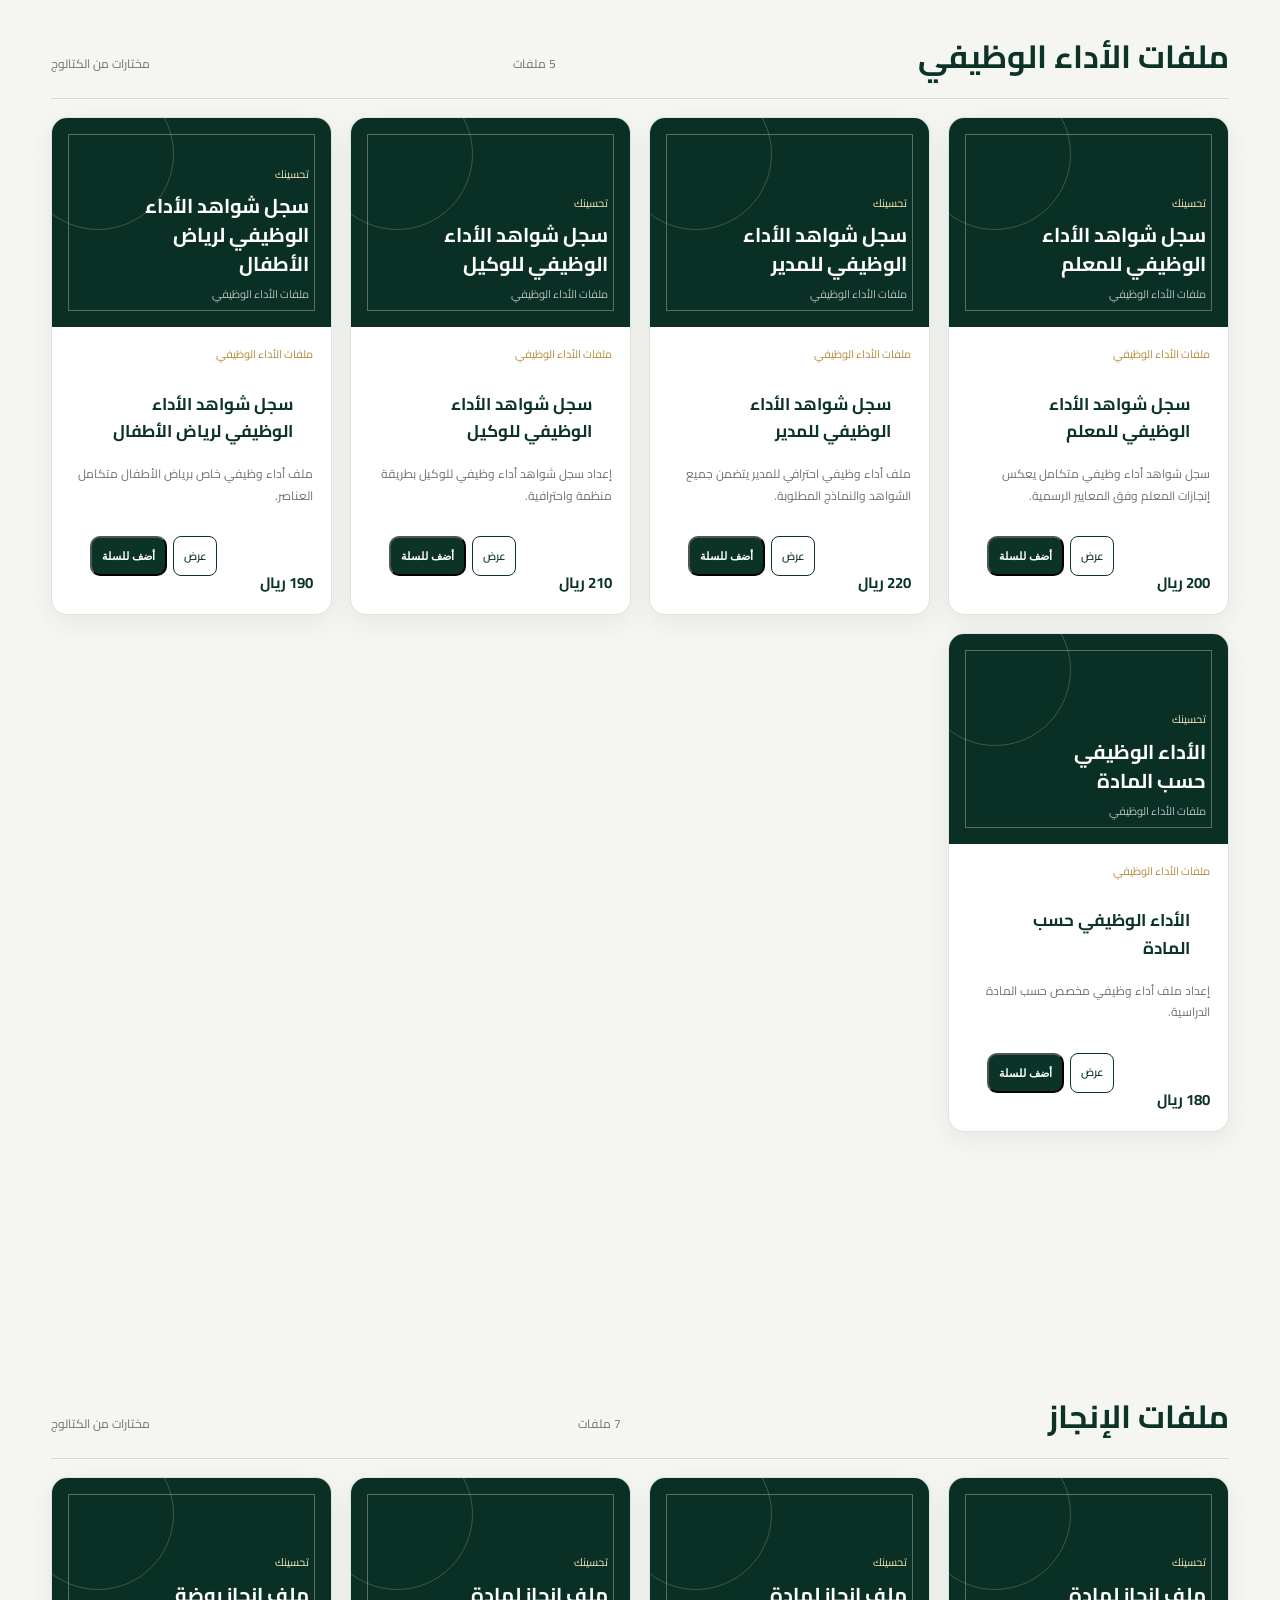
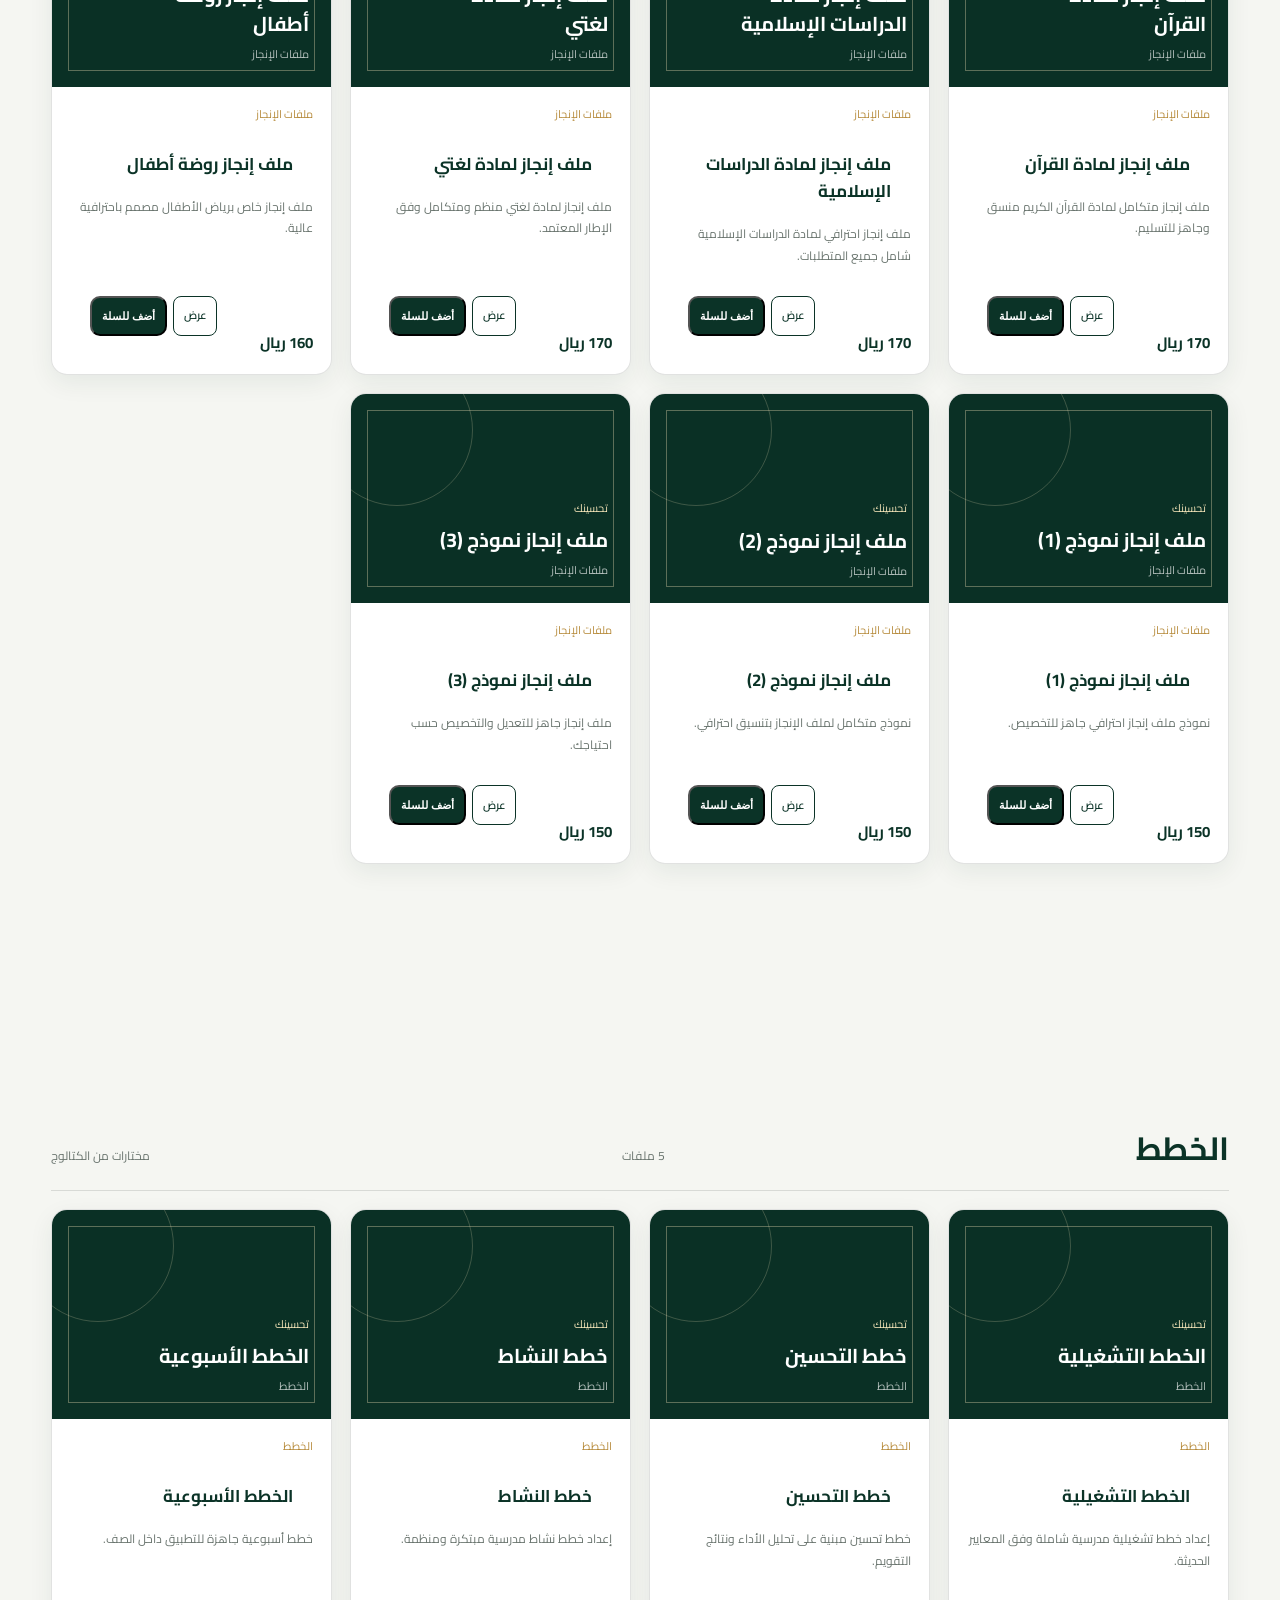
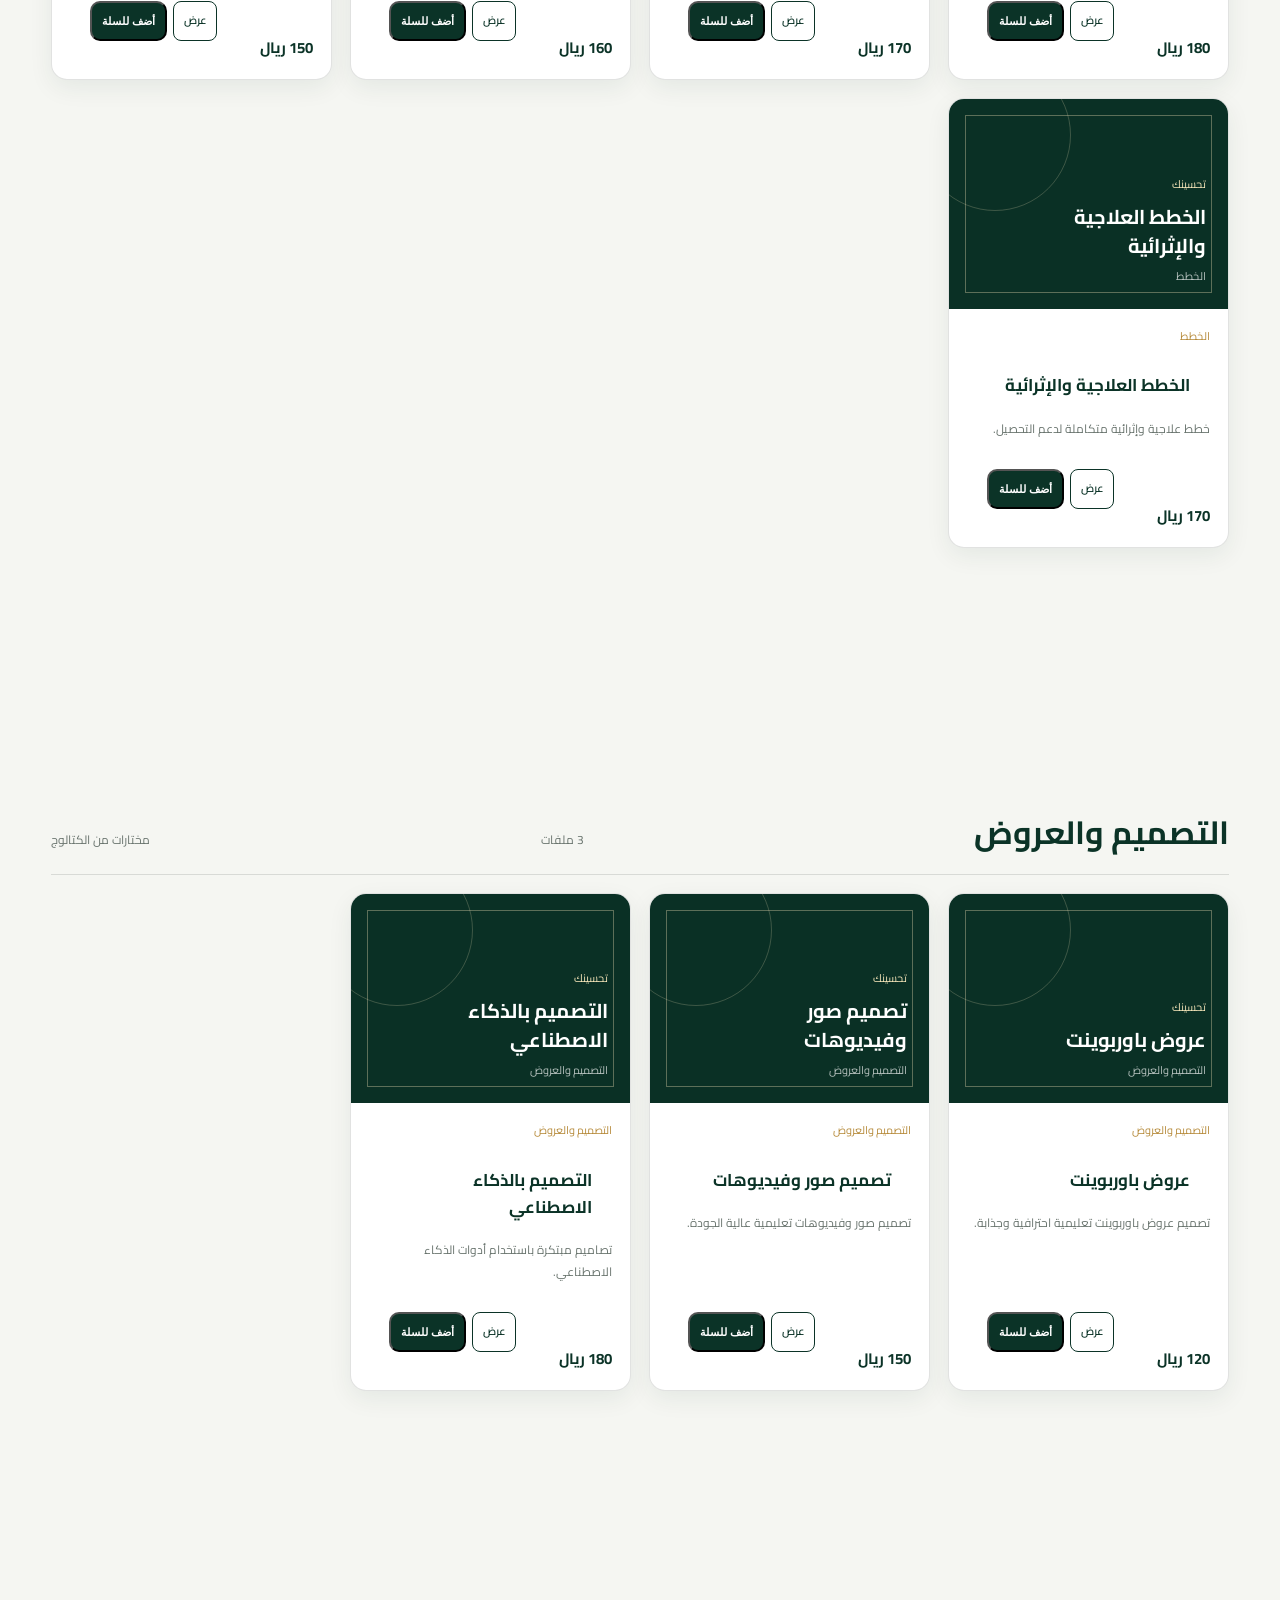
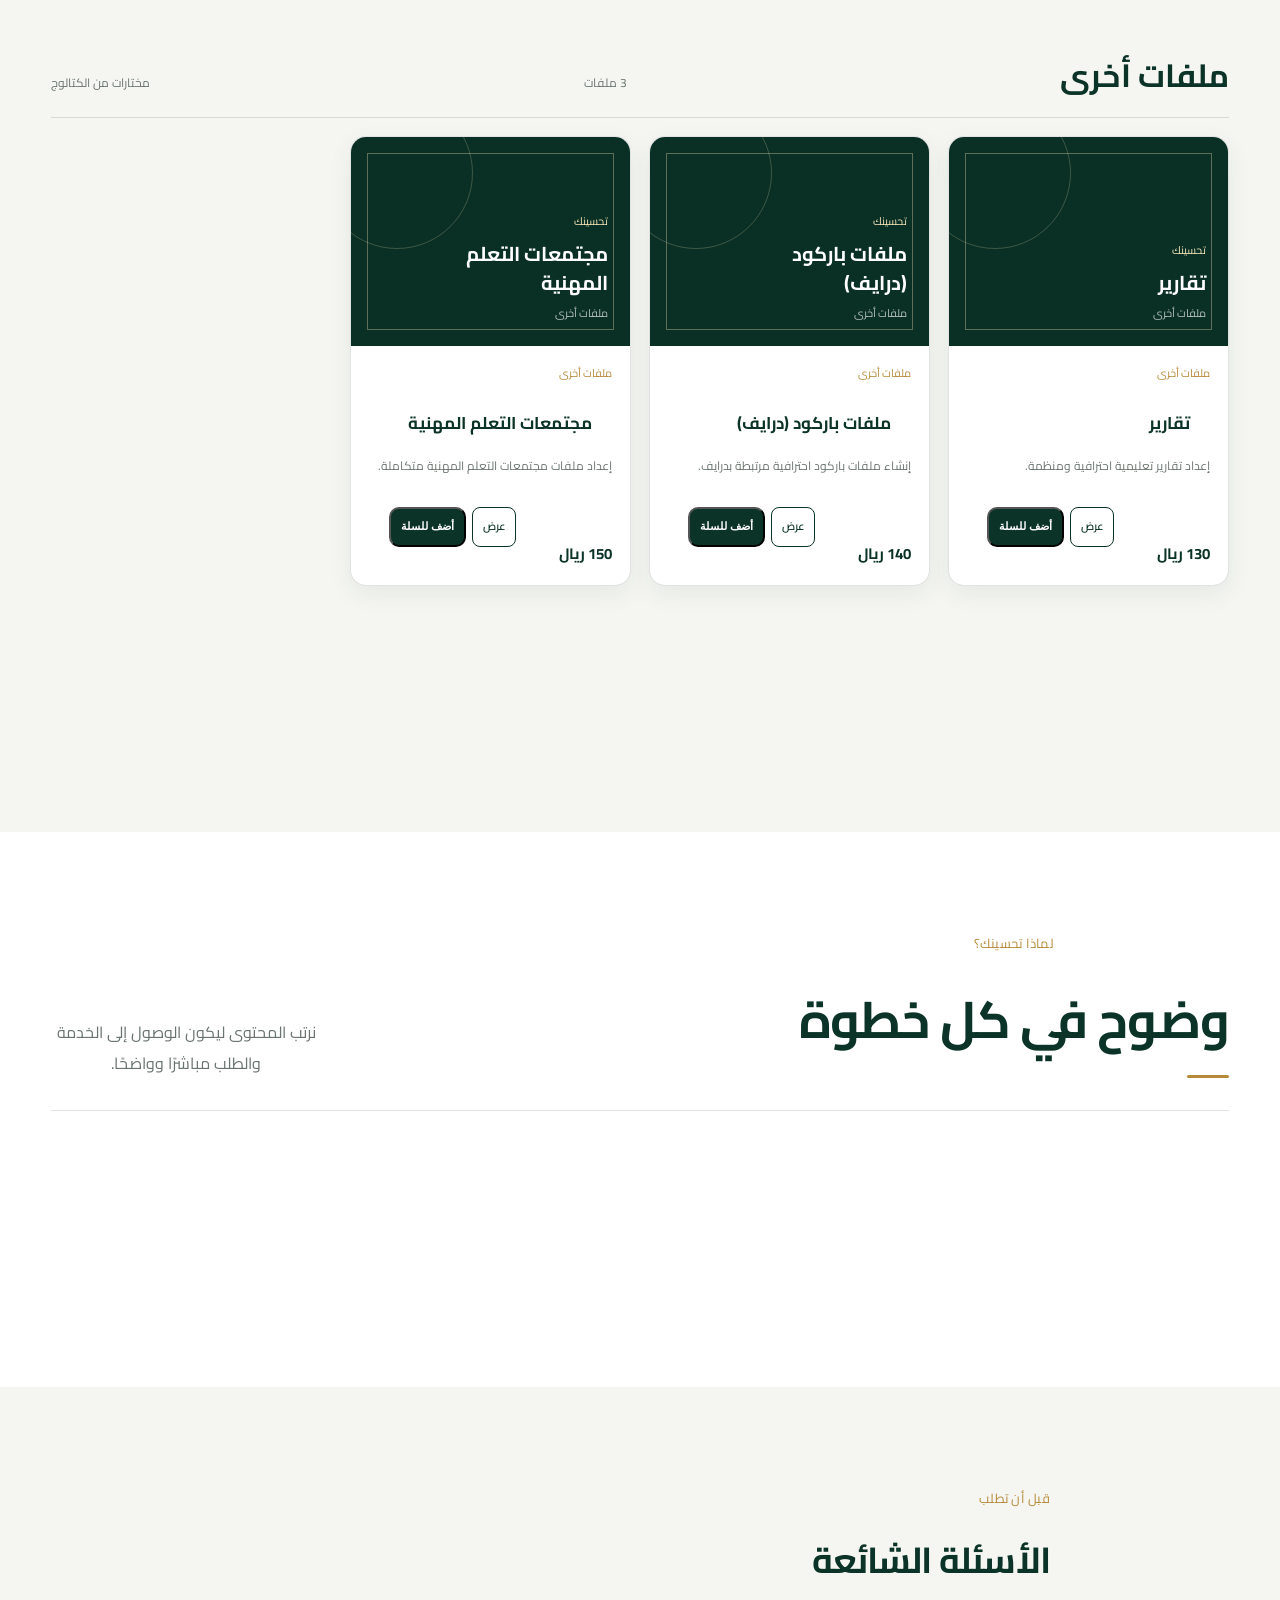
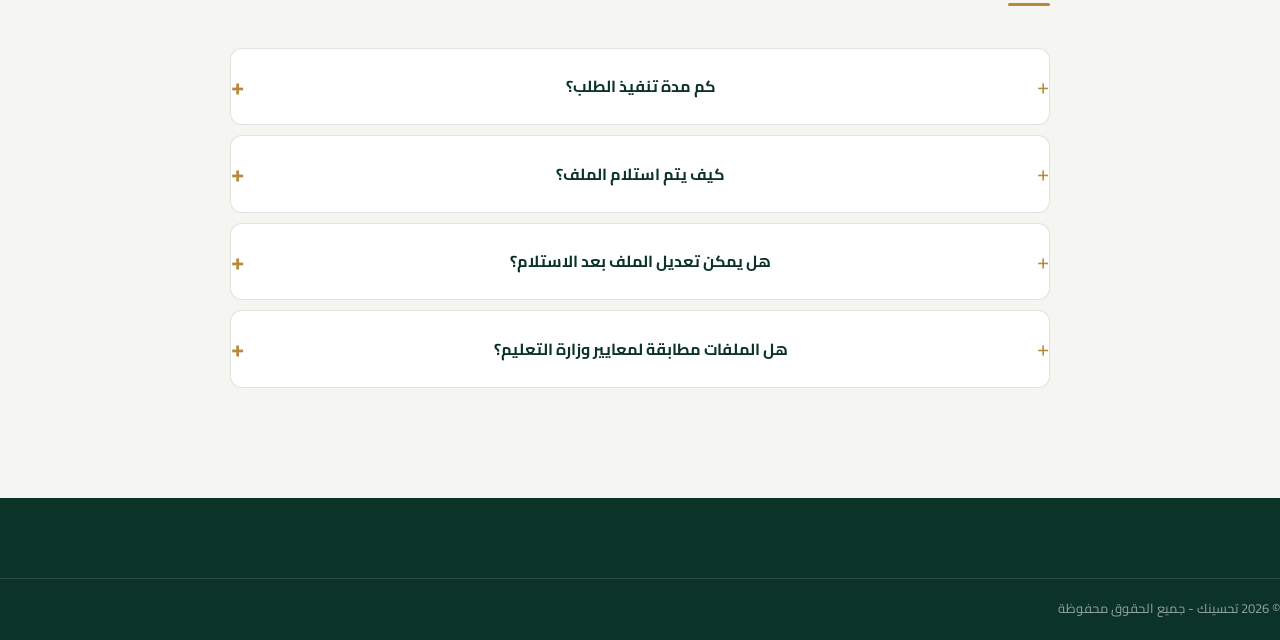
==== commit 7c925eee: "Recompose premium Saudi commerce experience" ====
--- a/index.html
+++ b/index.html
@@ -32,15 +32,15 @@
     <section class="hero hero-home" aria-labelledby="heroTitle">
       <div class="overlay" aria-hidden="true"></div>
       <div class="hero-content">
-        <p class="eyebrow">خدمات تعليمية عملية للمعلمين والمعلمات</p>
-        <h1 id="heroTitle">ملفك المهني، مرتب كما ينبغي أن يكون.</h1>
+        <p class="eyebrow">ملفات تعليمية مصممة لسياقك المهني</p>
+        <h1 id="heroTitle">رتّب حضورك المهني، من أول ملف.</h1>
         <p>ملفات إنجاز وأداء وظيفي وخطط تعليمية تُجهّز بعناية، وتصل إليك بصيغة واضحة قابلة للتعديل.</p>
         <div class="hero-actions">
-          <a class="btn-primary" href="#services">استعرض الملفات</a>
+          <a class="btn-primary" href="#services">ابدأ من الملفات</a>
           <a class="text-link" href="https://wa.me/966551961517?text=السلام عليكم، أحتاج مساعدة في اختيار الخدمة المناسبة" target="_blank" rel="noreferrer">تحدث معنا أولًا</a>
         </div>
       </div>
-      <div class="hero-note"><span>01</span><strong>اختيار واضح</strong><small>تصفح حسب نوع الملف والاحتياج</small></div>
+      <aside class="hero-index" aria-label="طريقة البدء"><span class="hero-index-kicker">مسار واضح</span><ol><li><b>01</b><span>اختر الفئة</span></li><li><b>02</b><span>راجع التفاصيل</span></li><li><b>03</b><span>أرسل طلبك</span></li></ol></aside>
     </section>
 
     <section class="trust-strip" aria-label="مؤشرات تحسينك">
@@ -50,6 +50,8 @@
         <div><strong>24 ساعة</strong><span>سرعة استجابة</span></div>
       </div>
     </section>
+
+    <section class="decision-strip" aria-labelledby="decisionTitle"><div class="container"><div><p class="eyebrow eyebrow-dark">كيف تبدأ؟</p><h2 id="decisionTitle">من الاحتياج إلى الطلب، بدون تشتّت.</h2></div><div class="decision-steps"><span><b>01</b> اختر الفئة المناسبة</span><span><b>02</b> اقرأ الوصف والسعر</span><span><b>03</b> اطلب عبر واتساب</span></div></div></section>
 
     <section id="services" class="services-section" aria-labelledby="servicesTitle">
       <div class="container">
@@ -97,7 +99,7 @@
   <script>
   (()=>{const state={products:{},category:'all',query:''};const $=s=>document.querySelector(s);const search=$('#productSearch'),filters=$('#categoryFilters'),catalog=$('#categoriesContainer'),empty=$('#emptyState'),status=$('#resultsStatus');let cart=JSON.parse(localStorage.getItem('cart')||'[]');
   const imageFor=p=>Array.isArray(p.media)&&p.media[0]?p.media[0]:'images/product-placeholder.svg';
-  function render(){const entries=Object.entries(state.products).map(([id,p])=>({id,...p})).filter(p=>(state.category==='all'||p.category===state.category)&&(!state.query||`${p.name} ${p.description}`.includes(state.query)));const groups={};entries.forEach(p=>(groups[p.category]??=[]).push(p));catalog.innerHTML=Object.entries(groups).map(([cat,items])=>`<section class="catalog-group" data-category="${cat}"><div class="category-title"><h3>${cat}</h3><span>${items.length} ملفات</span></div><div class="product-grid">${items.map(p=>`<article class="product-card"><img class="product-thumb" src="${imageFor(p)}" alt="${p.name}" loading="lazy"><div class="product-card-body"><p class="product-card-category">${p.category}</p><h3>${p.name}</h3><p class="product-card-description">${p.description}</p><div class="product-card-footer"><strong>${p.price} ريال</strong><div class="product-actions"><a href="product.html?id=${p.id}" class="btn-outline">عرض</a><button class="btn-solid add-to-cart" type="button" data-id="${p.id}">أضف للسلة</button></div></div></div></article>`).join('')}</div></section>`).join('');empty.hidden=entries.length!==0;status.textContent=`عرض ${entries.length} من ${Object.keys(state.products).length} ملف`;catalog.querySelectorAll('img').forEach(img=>img.addEventListener('error',()=>{if(!img.dataset.fallback){img.dataset.fallback='1';img.src='images/product-placeholder.svg'}},{once:true}));catalog.querySelectorAll('.add-to-cart').forEach(btn=>btn.addEventListener('click',()=>{const p=state.products[btn.dataset.id];cart.push({id:btn.dataset.id,name:p.name,price:Number(p.price)});updateCart()}));}
+  function render(){const entries=Object.entries(state.products).map(([id,p])=>({id,...p})).filter(p=>(state.category==='all'||p.category===state.category)&&(!state.query||`${p.name} ${p.description}`.includes(state.query)));const groups={};entries.forEach(p=>(groups[p.category]??=[]).push(p));catalog.innerHTML=Object.entries(groups).map(([cat,items])=>`<section class="catalog-group" data-category="${cat}"><div class="category-title"><h3>${cat}</h3><span>${items.length} ملفات</span></div><div class="product-grid">${items.map(p=>`<article class="product-card">${Array.isArray(p.media)&&p.media[0]?`<img class="product-thumb" src="${p.media[0]}" alt="${p.name}" loading="lazy">`:`<div class="product-cover" role="img" aria-label="معاينة نصية لـ ${p.name}"><span>تحسينك</span><strong>${p.name}</strong><small>${p.category}</small></div>`}<div class="product-card-body"><p class="product-card-category">${p.category}</p><h3>${p.name}</h3><p class="product-card-description">${p.description}</p><div class="product-card-footer"><strong>${p.price} ريال</strong><div class="product-actions"><a href="product.html?id=${p.id}" class="btn-outline">عرض</a><button class="btn-solid add-to-cart" type="button" data-id="${p.id}">أضف للسلة</button></div></div></div></article>`).join('')}</div></section>`).join('');empty.hidden=entries.length!==0;status.textContent=`عرض ${entries.length} من ${Object.keys(state.products).length} ملف`;catalog.querySelectorAll('img').forEach(img=>img.addEventListener('error',()=>{if(!img.dataset.fallback){img.dataset.fallback='1';img.src='images/product-placeholder.svg'}},{once:true}));catalog.querySelectorAll('.add-to-cart').forEach(btn=>btn.addEventListener('click',()=>{const p=state.products[btn.dataset.id];cart.push({id:btn.dataset.id,name:p.name,price:Number(p.price)});updateCart()}));}
   function updateFilters(){const cats=['all',...new Set(Object.values(state.products).map(p=>p.category))];filters.innerHTML=cats.map(c=>`<button type="button" class="category-chip ${state.category===c?'is-active':''}" data-category="${c}" aria-pressed="${state.category===c}">${c==='all'?'كل الملفات':c}</button>`).join('');filters.querySelectorAll('button').forEach(b=>b.addEventListener('click',()=>{state.category=b.dataset.category;updateFilters();render()}));}
   function updateCart(){localStorage.setItem('cart',JSON.stringify(cart));$('#cartCount').textContent=cart.length;$('#cartTotal').textContent=cart.reduce((sum,p)=>sum+Number(p.price||0),0);$('#cartItems').innerHTML=cart.length?cart.map((p,i)=>`<div class="cart-item"><span>${p.name}</span><strong>${p.price} ريال</strong><button type="button" data-remove="${i}" aria-label="حذف ${p.name}">×</button></div>`).join(''):'<p class="cart-empty">السلة فارغة حاليًا.</p>';document.querySelectorAll('[data-remove]').forEach(b=>b.addEventListener('click',()=>{cart.splice(Number(b.dataset.remove),1);updateCart()}));}
   function toggleCart(open){const panel=$('#cartPanel');const next=open??panel.getAttribute('aria-hidden')==='true';panel.setAttribute('aria-hidden',String(!next));panel.classList.toggle('is-open',next);$('#cartToggle').setAttribute('aria-expanded',String(next));if(next)$('#cartClose').focus();}
--- a/css/styles.css
+++ b/css/styles.css
@@ -968,3 +968,19 @@
 @media(max-width:768px){.services-section{padding:72px 0 84px}.product-grid{grid-template-columns:repeat(2,minmax(0,1fr));gap:12px}.product-card-body{padding:14px}.product-card h3{font-size:15px}.product-card-description{font-size:11px}.product-card-footer{align-items:start;flex-direction:column;gap:10px}.product-actions{width:100%}.product-actions>*{flex:1;text-align:center}.trust-grid{grid-template-columns:1fr!important}.trust-grid>div,.trust-grid>div:first-child{border-right:0;border-bottom:1px solid var(--line);padding:14px 0}.trust-grid>div:last-child{border-bottom:0}}
 @media(max-width:480px){.product-grid{grid-template-columns:1fr}.discovery-bar{align-items:stretch}.search-field{min-width:100%}.category-filters{width:100%}.product-card-footer{flex-direction:row;align-items:end}.product-actions{width:auto}.product-actions>*{flex:initial}.catalog{gap:46px}}
 @media(prefers-reduced-motion:reduce){.product-card,.category-chip,.faq-question span,.cart-panel{transition:none}}
+.cart-add-btn{min-height:48px;padding:12px 14px;border:1px solid var(--accent);border-radius:var(--radius-sm);background:transparent;color:var(--primary);font:inherit;font-weight:700;cursor:pointer;transition:background .2s ease,color .2s ease,border-color .2s ease}.cart-add-btn:hover,.cart-add-btn.is-added{background:var(--accent);color:#fff;border-color:var(--accent)}
+@media(max-width:768px){.product-page .actions{grid-template-columns:1fr 1fr}.product-page .actions .telegram-btn{grid-column:1/-1}}
+@media(max-width:480px){.product-page .actions{grid-template-columns:1fr}.product-page .actions .telegram-btn{grid-column:auto}}
+
+/* Art direction: editorial commerce path */
+.hero-home{min-height:clamp(520px,68vh,720px)}.hero-home .hero-content{max-width:620px}.hero-home .hero-content>p:not(.eyebrow){max-width:34rem}.hero-index{position:absolute;left:8%;bottom:12%;width:210px;padding-top:16px;border-top:1px solid rgba(255,255,255,.28);color:#fff}.hero-index-kicker{display:block;color:#dcc48f;font-size:11px;margin-bottom:12px}.hero-index ol{display:grid;gap:12px;margin:0;padding:0;list-style:none}.hero-index li{display:flex;align-items:baseline;gap:12px;color:rgba(255,255,255,.7);font-size:12px}.hero-index li b{color:#dcc48f;font:600 11px/1 monospace}.decision-strip{padding:58px 0;background:var(--surface-2);border-bottom:1px solid var(--line)}.decision-strip .container{display:grid;grid-template-columns:minmax(0,1fr) minmax(0,1.2fr);gap:56px;align-items:end}.decision-strip h2{margin:4px 0 0;color:var(--primary);font-size:clamp(28px,3.5vw,46px);line-height:1.25;max-width:12ch}.decision-steps{display:grid;grid-template-columns:repeat(3,1fr);gap:0;border-top:1px solid var(--line)}.decision-steps span{display:grid;gap:10px;padding:18px 16px;border-right:1px solid var(--line);color:var(--muted);font-size:12px;line-height:1.7}.decision-steps span:first-child{border-right:0}.decision-steps b{color:var(--accent);font:600 11px/1 monospace}.product-cover{display:flex;flex-direction:column;justify-content:end;gap:7px;aspect-ratio:4/3;padding:22px;background:#0a3025;color:#fff;position:relative;overflow:hidden}.product-cover::before{content:"";position:absolute;inset:16px;border:1px solid rgba(245,229,185,.35);pointer-events:none}.product-cover::after{content:"";position:absolute;top:-40px;left:-30px;width:150px;height:150px;border:1px solid rgba(245,229,185,.22);border-radius:50%}.product-cover span{color:#f5e5b9;font-size:11px;position:relative;z-index:1}.product-cover strong{font-size:20px;line-height:1.45;max-width:16ch;position:relative;z-index:1}.product-cover small{color:rgba(255,255,255,.7);font-size:11px;position:relative;z-index:1}.product-card .product-thumb,.product-card .product-cover{min-height:0}
+@media(max-width:768px){.hero-home{min-height:520px}.hero-index{left:7%;bottom:8%;width:160px}.hero-index ol{gap:8px}.hero-index li{font-size:11px}.decision-strip{padding:48px 0}.decision-strip .container{grid-template-columns:1fr;gap:24px}.decision-steps span{padding:14px 10px;font-size:11px}.product-cover strong{font-size:18px}}
+@media(max-width:480px){.hero-index{width:145px}.hero-index li:nth-child(3){display:none}.decision-steps{grid-template-columns:1fr;gap:0}.decision-steps span{border-right:0;border-bottom:1px solid var(--line);grid-template-columns:28px 1fr;align-items:center}.decision-steps span:last-child{border-bottom:0}.product-cover{aspect-ratio:1/1}.product-cover strong{font-size:21px}}
+
+/* Services editorial route */
+.service-intro{padding:clamp(72px,10vw,132px) 0;background:var(--surface-2);border-bottom:1px solid var(--line)}.service-intro-grid{display:grid;grid-template-columns:minmax(0,1.05fr) minmax(280px,.75fr);gap:80px;align-items:end}.service-intro h1{margin:10px 0 0;color:var(--primary);font-size:clamp(52px,8vw,112px);line-height:.98;letter-spacing:-.04em}.service-intro h1 em{font-style:normal;color:var(--accent)}.service-intro-copy{max-width:360px;padding-bottom:8px}.service-intro-copy p{margin:0 0 24px;color:var(--muted);font-size:16px;line-height:1.9}.service-list{padding:clamp(72px,9vw,120px) 0;background:var(--surface)}.section-heading-split{display:grid;grid-template-columns:minmax(0,1fr) minmax(260px,.75fr);gap:80px;align-items:end;margin-bottom:50px}.section-heading-split h2{margin:8px 0 0;color:var(--primary);font-size:clamp(38px,5vw,68px);line-height:1.08;letter-spacing:-.03em}.section-heading-split>p{margin:0;color:var(--muted);line-height:1.9}.service-rows{border-top:1px solid var(--line)}.service-row{display:grid;grid-template-columns:72px minmax(0,1fr) 190px;gap:28px;align-items:center;padding:30px 0;border-bottom:1px solid var(--line);transition:padding .25s ease,background .25s ease}.service-row:hover{padding-inline:18px;background:var(--surface-2)}.service-index{color:var(--accent);font:600 12px/1 monospace}.service-row h3{margin:0 0 6px;color:var(--primary);font-size:clamp(22px,2.2vw,32px)}.service-row p{margin:0;color:var(--muted);line-height:1.8}.dark-link{color:var(--primary);justify-self:end}.service-cta{padding:72px 0;background:var(--primary);color:#fff}.service-cta-inner{display:flex;justify-content:space-between;align-items:center;gap:32px}.service-cta h2{margin:8px 0 0;font-size:clamp(32px,4vw,58px);line-height:1.1}.btn-light{background:#f5e5b9;color:#143b2d}.services-page .footer{margin-top:0}
+@media(max-width:768px){.service-intro-grid,.section-heading-split{grid-template-columns:1fr;gap:32px}.service-intro{padding:72px 0 64px}.service-intro h1{font-size:clamp(54px,15vw,88px)}.service-row{grid-template-columns:44px minmax(0,1fr);gap:16px;padding:24px 0}.service-row .dark-link{grid-column:2;justify-self:start}.service-row:hover{padding-inline:10px}.service-cta-inner{display:grid;gap:26px}.service-cta{padding:56px 0}}
+@media(max-width:480px){.service-row{grid-template-columns:34px minmax(0,1fr);gap:12px}.service-row h3{font-size:22px}.service-row p{font-size:14px}.service-row .dark-link{font-size:13px}}
+.services-page .site-header{background:var(--primary);color:#fff;border-bottom-color:rgba(255,255,255,.12)}.services-page .site-nav a{color:rgba(255,255,255,.82)}.services-page .site-nav a:hover,.services-page .site-nav a[aria-current="page"]{color:#fff}.services-page .brand{color:#fff}.services-page .menu-toggle{color:#fff;border-color:rgba(255,255,255,.28)}
+.skip-link{position:fixed;inset-inline-start:16px;top:10px;z-index:1000;display:inline-flex;padding:10px 14px;background:var(--primary);color:#fff;border-radius:6px;transform:translateY(-180%);transition:transform .2s ease}.skip-link:focus{transform:translateY(0)}
+.services-page{padding-top:0}
